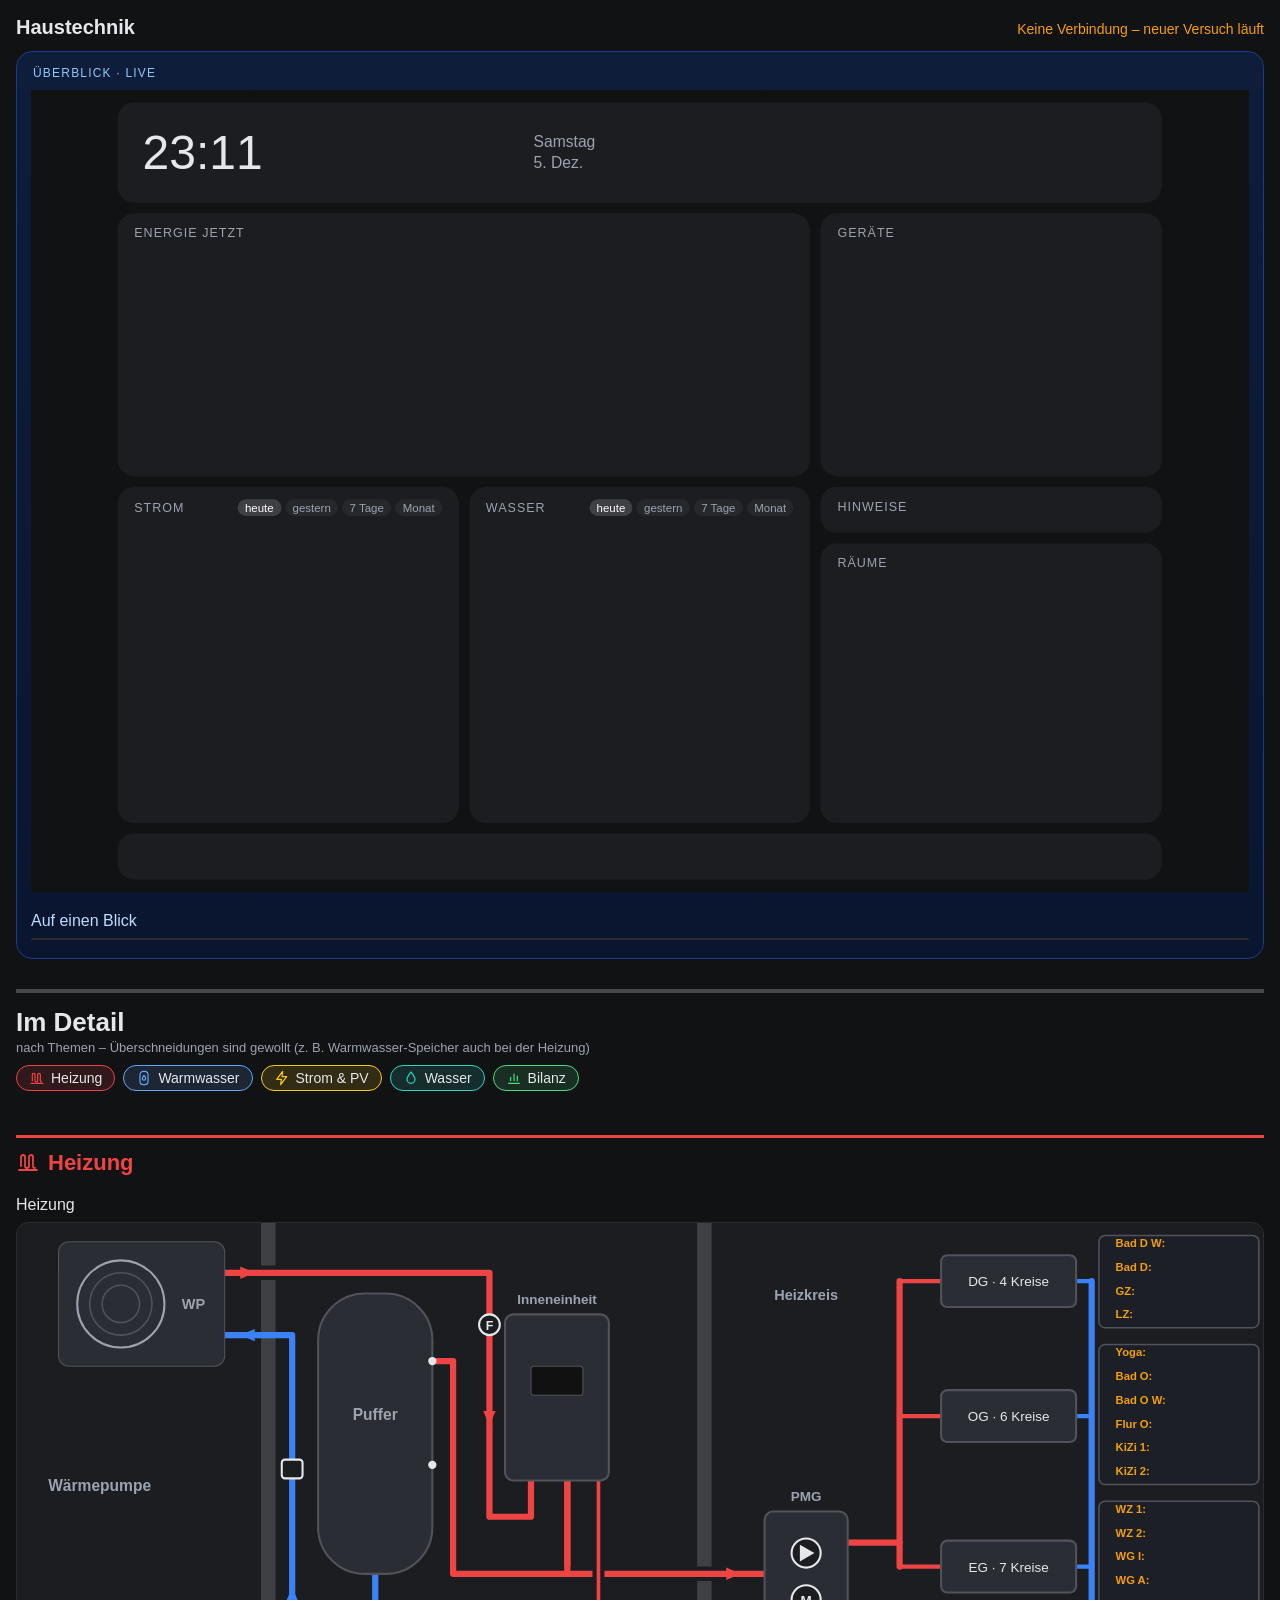
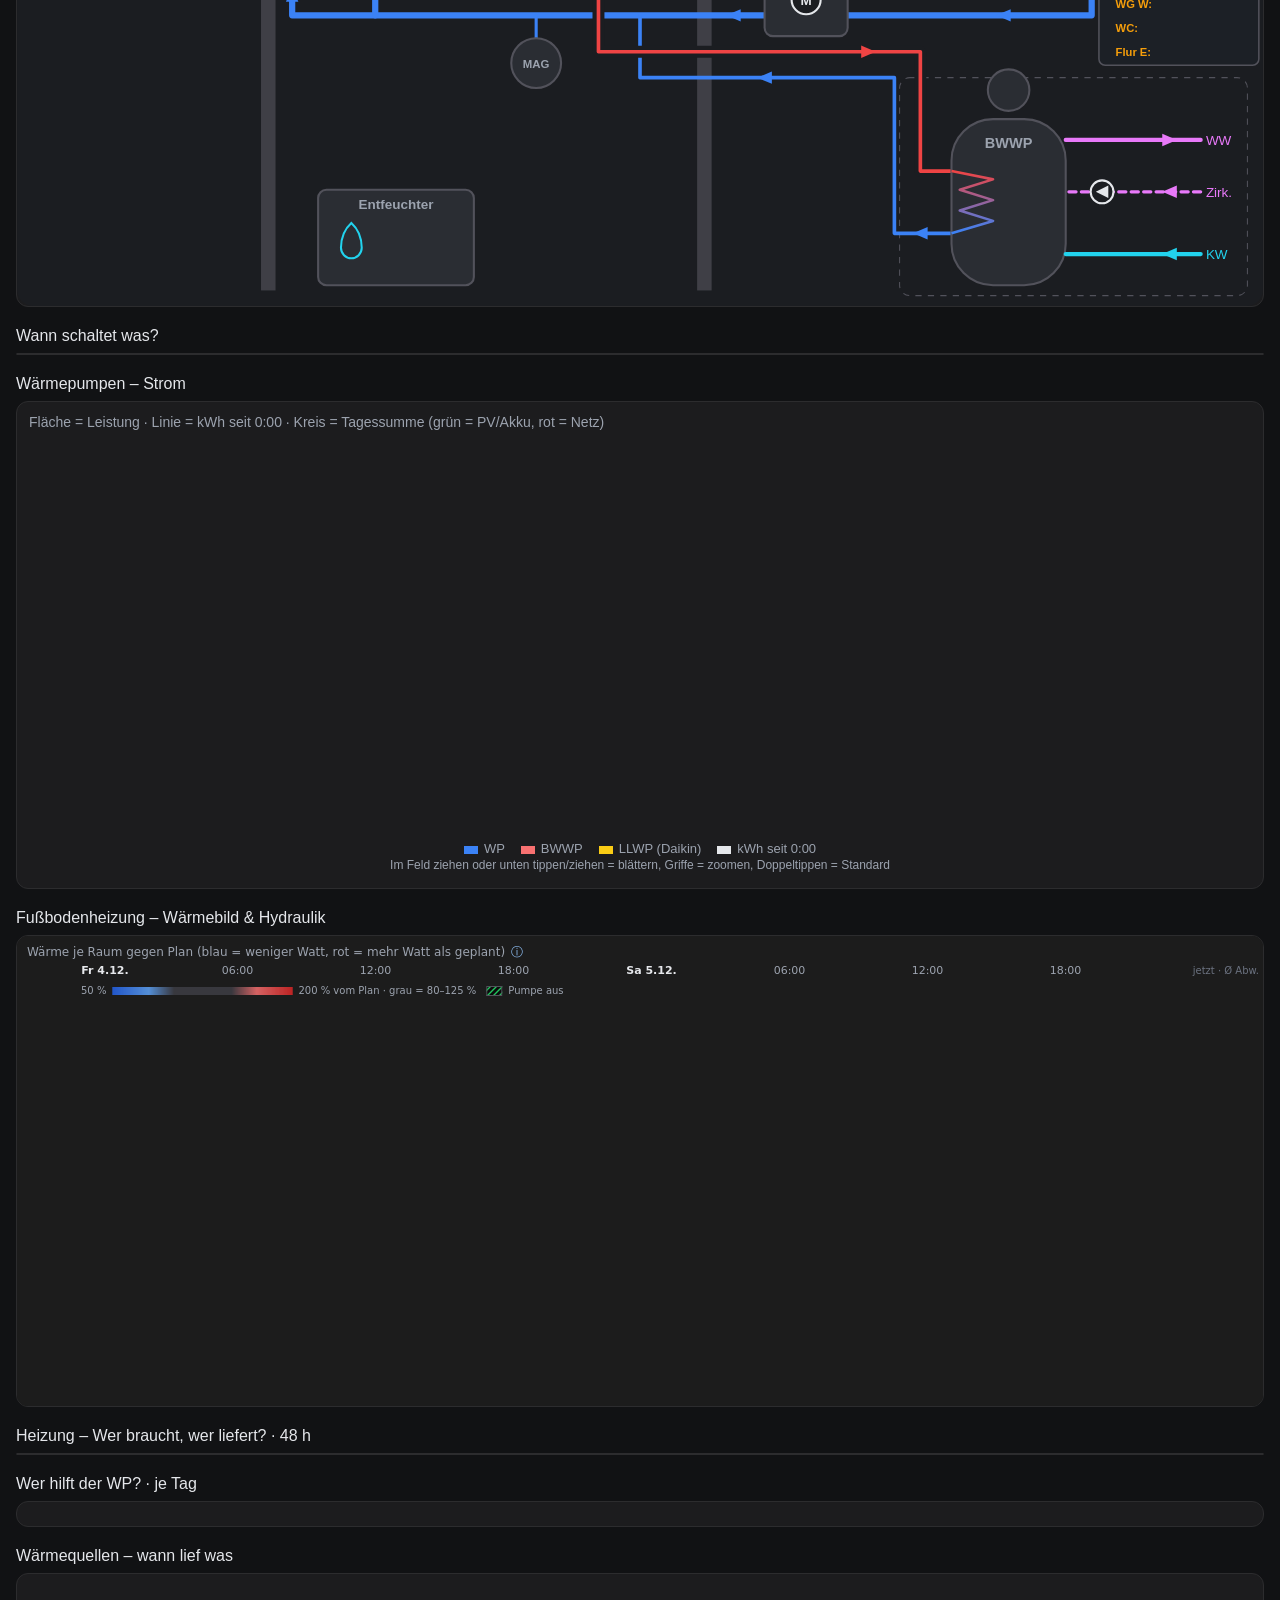
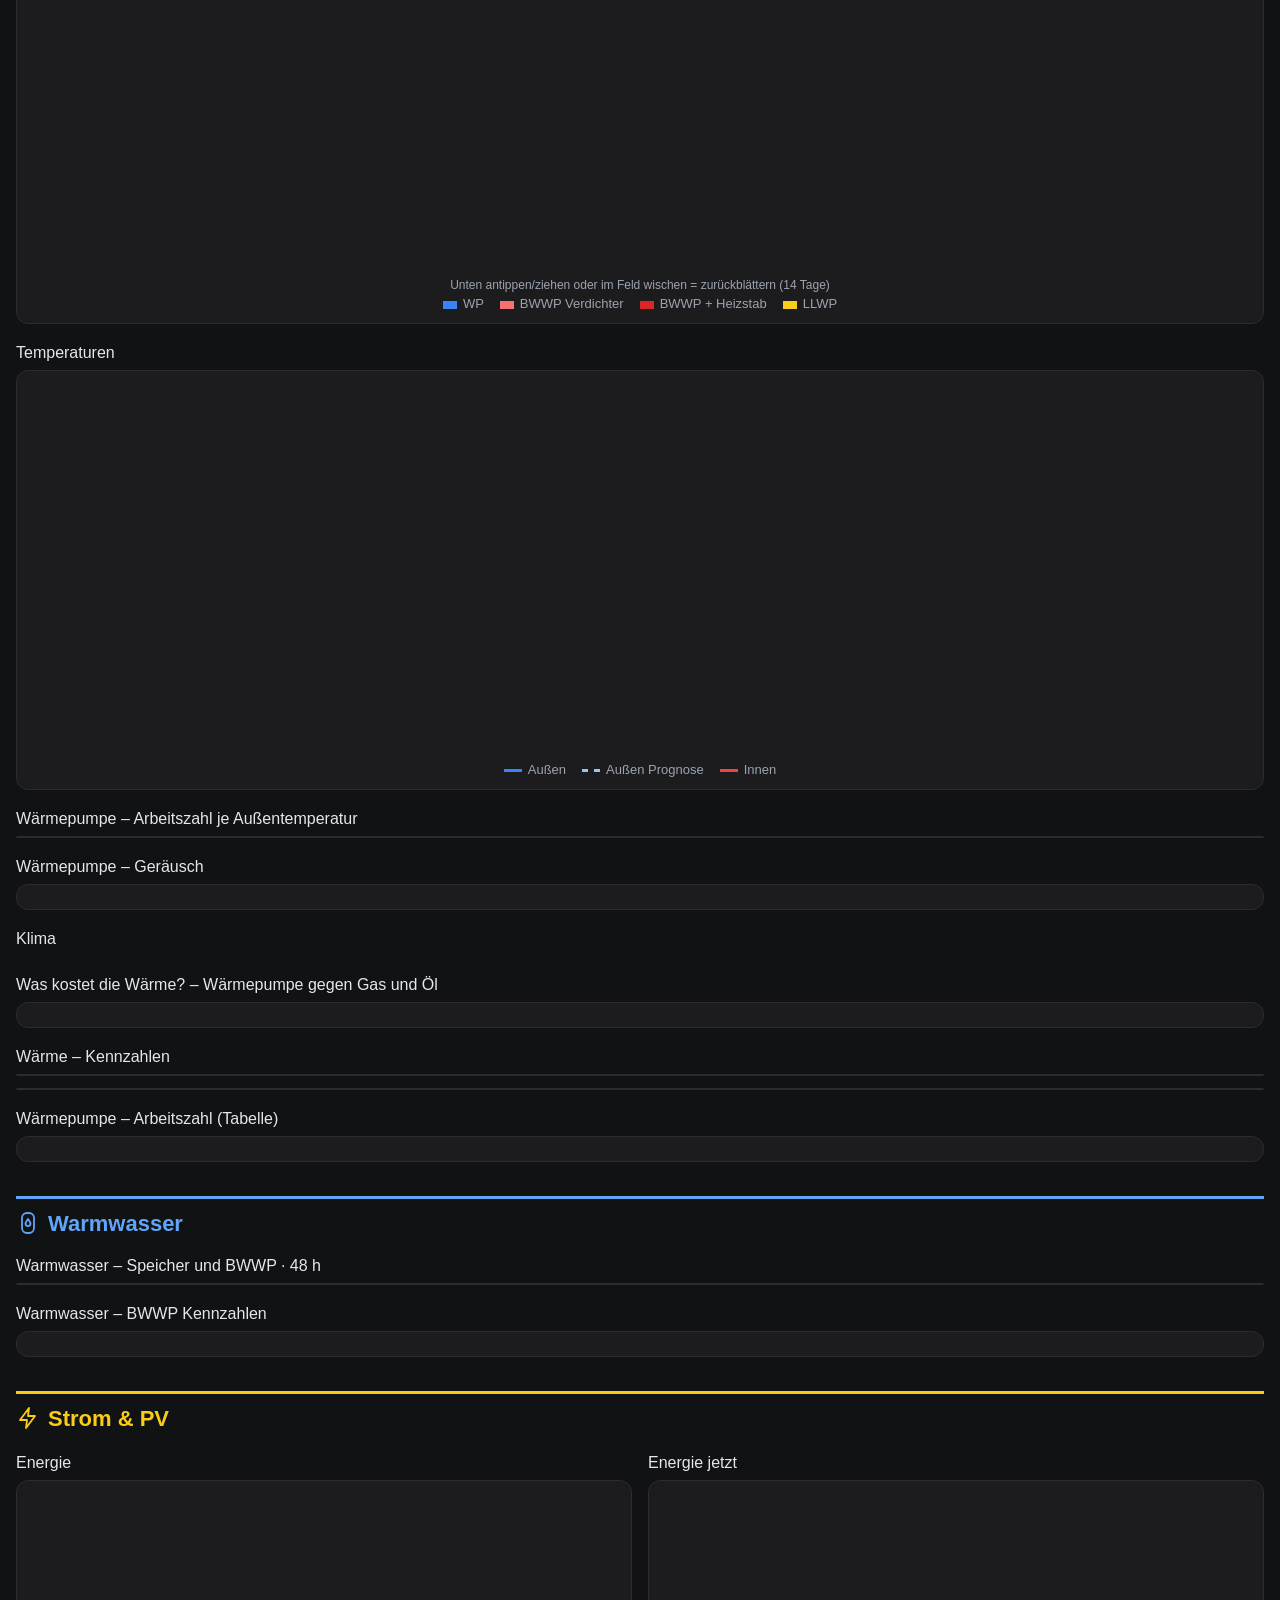
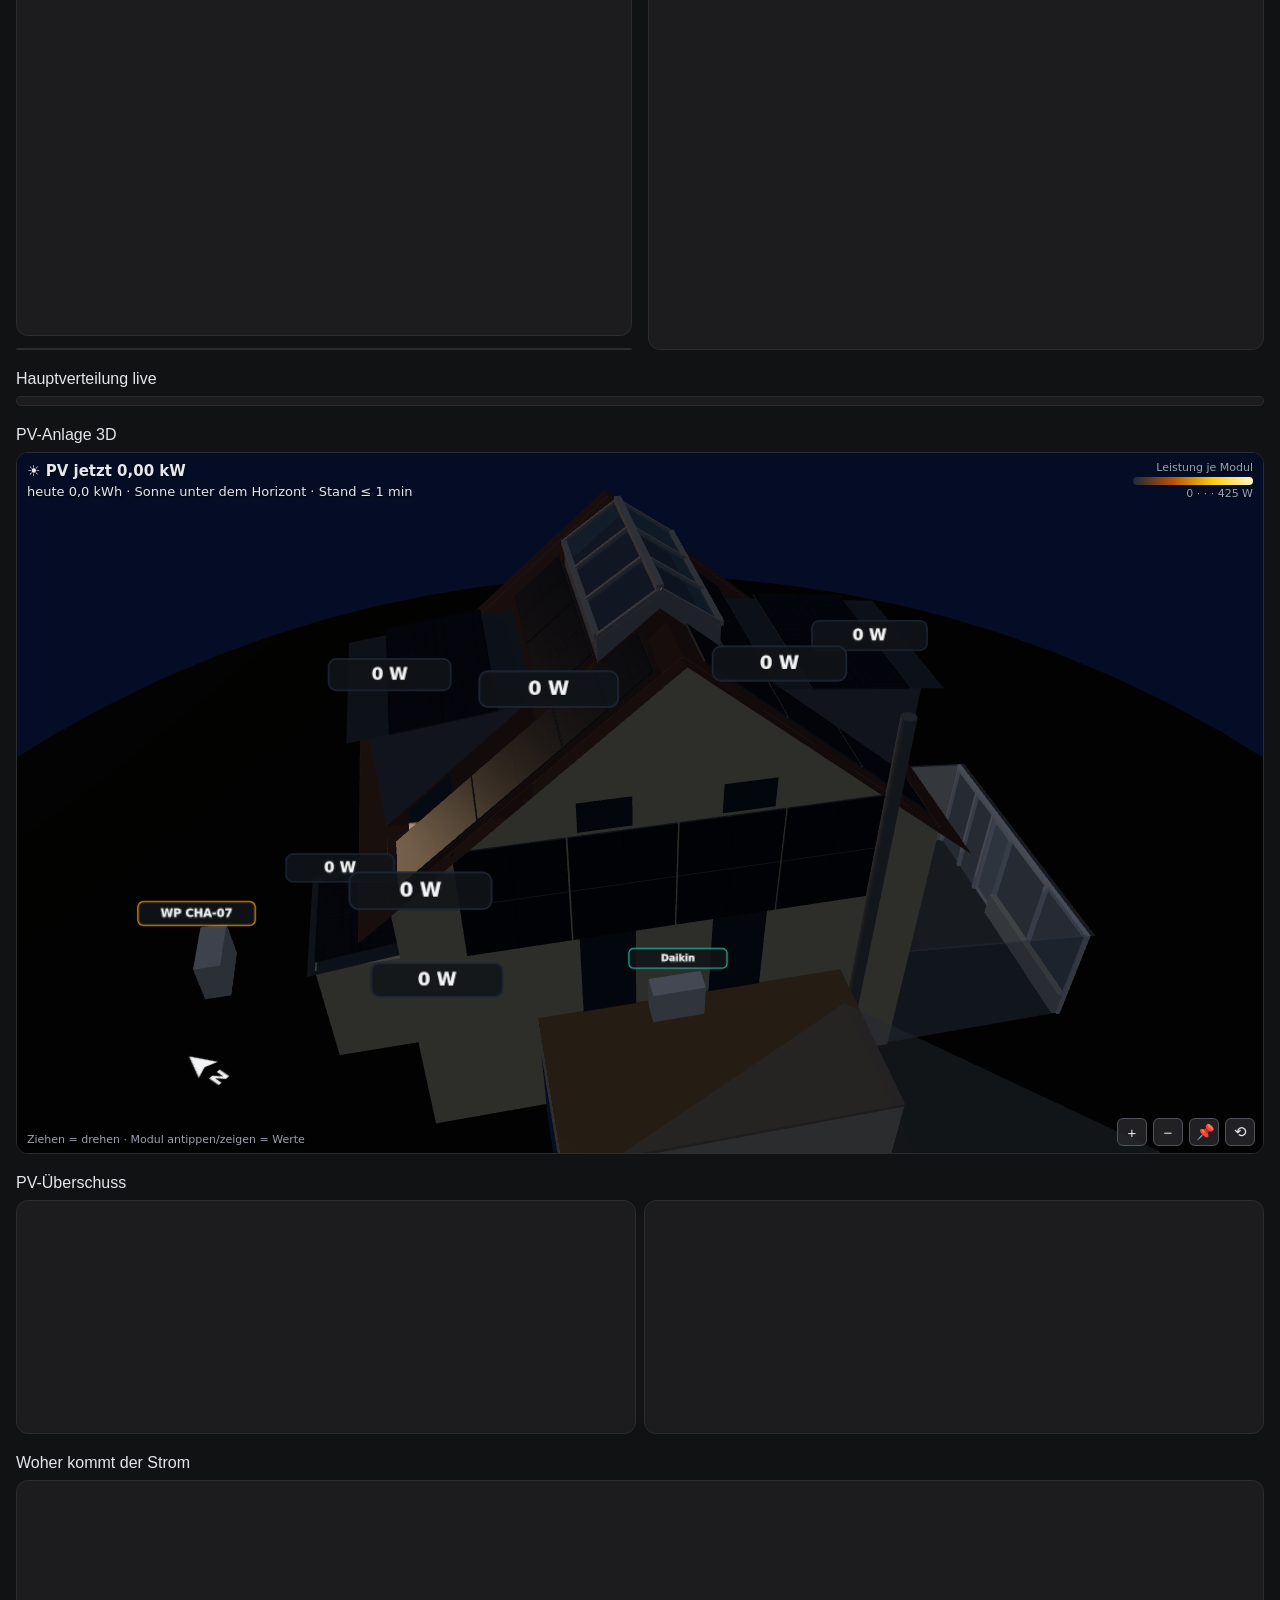
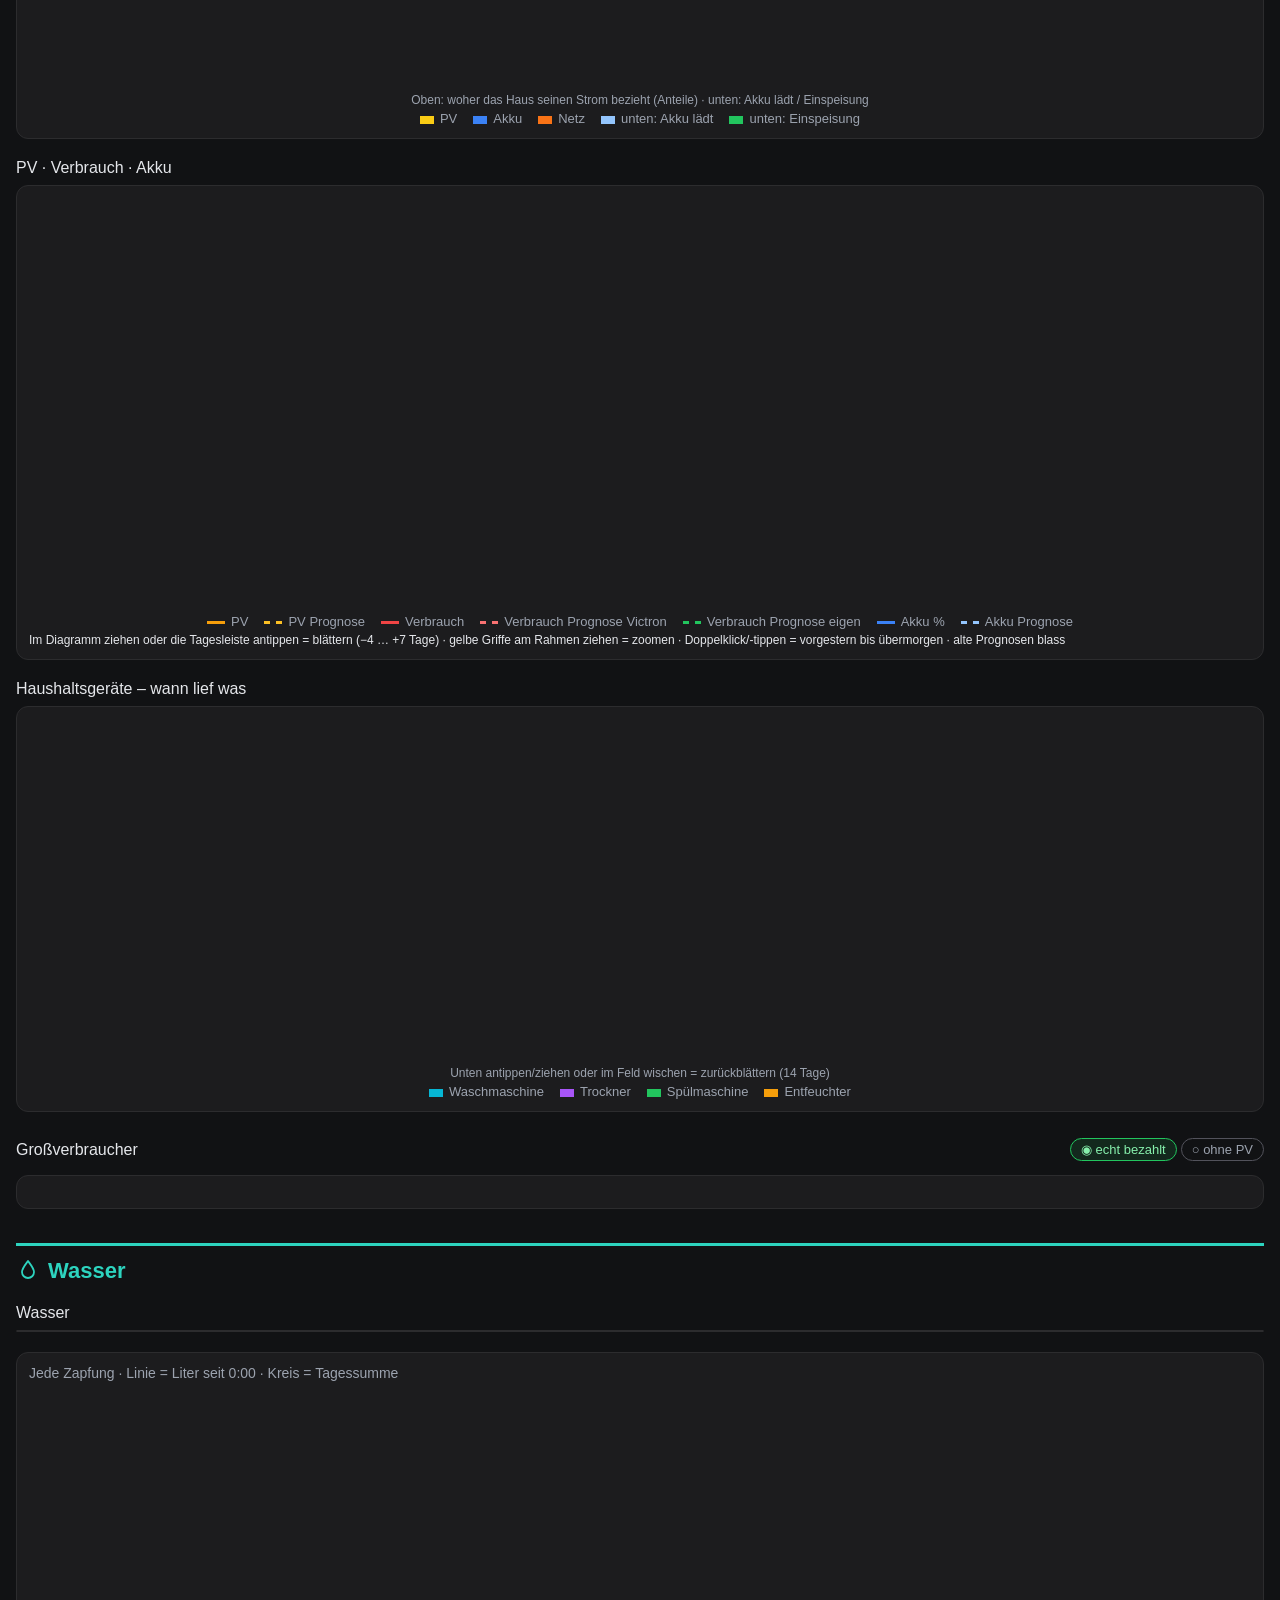
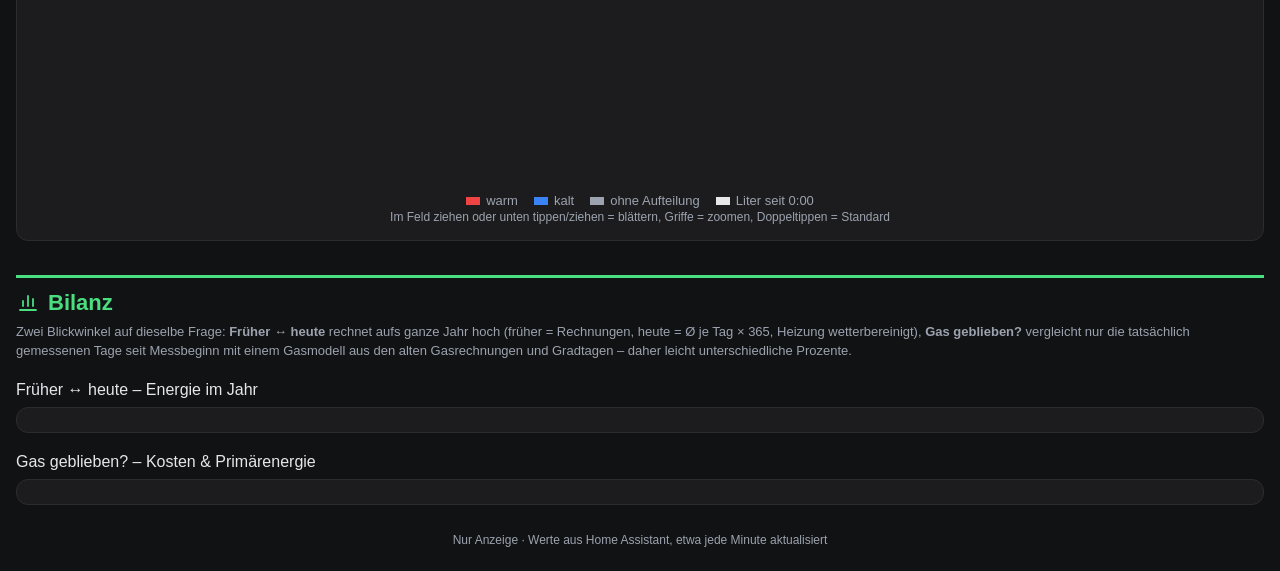
==== index.html @ dae8387c "Anzeige: index.html" ====
<!doctype html>
<html lang="de">
<head>
<meta charset="utf-8">
<meta name="viewport" content="width=device-width, initial-scale=1">
<meta name="robots" content="noindex, nofollow">
<title>Haustechnik</title>
<link rel="stylesheet" href="style.css?v=202611191700">
</head>
<body>
<header>
  <h1>Haustechnik</h1>
  <div id="stand" class="stand">lädt …</div>
</header>
<!-- 13.10.2026: roter Hinweis, wenn data.json älter als 15 min ist (app.js holen) -->
<div id="alt_hinweis" class="alt-hinweis" role="alert" hidden></div>

<main>
  <!-- 22.10.2026 (Nutzer): erster Blick = blaues Band (Küchen-Panel live + „Auf einen Blick“), darunter der zweite Blick nach Kategorien -->
  <div class="ueb-band">
    <div class="ueb-band-titel">Überblick · live</div>

  <!-- 16.10.2026 (Nutzer): Küchen-Ansicht wie im Dashboard (iPad-Startseite), ohne Haustür/Schloss -->
  <section class="kueche-sek">
    <vgs-kueche-card id="kueche" ohne-tuer></vgs-kueche-card>
  </section>

  <!-- 09.10.2026: Tagesbericht-Zeile (Blickfang, Daten d.tb), Antippen → Bild unten -->
  <div id="tb_zeile" class="tbz" hidden></div>


  <!-- 12.11.2026 (Nutzer, Variante A): „Auf einen Blick“ = Startkachel Wärme | Strom (lib/vgs_kennzahlen.js teil start, Daten verlauf.json fw.kpi); Kacheln + Flammen-Liste jetzt im Wärme-Bereich -->
  <section>
    <h2>Auf einen Blick</h2>
    <vgs-kennzahlen-card id="kz_start" class="kz-karte"></vgs-kennzahlen-card>
  </section>
  </div>

  <div class="detail-kopf">
    <div class="detail-titel" role="heading" aria-level="1">Im Detail</div>
    <div class="detail-sub">nach Themen – Überschneidungen sind gewollt (z. B. Warmwasser-Speicher auch bei der Heizung)</div>
  </div>
  <!-- 19.11.2026 (Nutzer): Linien-Icons wie „Wann schaltet was?“ statt Emoji in Sprungleiste + Kategorie-Titeln -->
  <nav class="sprung"><a href="#k_heizung" style="--k:#ef4444"><svg class="ico" viewBox="0 0 24 24" fill="none" stroke-width="1.8" stroke-linecap="round" stroke-linejoin="round" aria-hidden="true"><path d="M3 20h18"/><path d="M5 16V7a2 2 0 0 1 4 0v9a2 2 0 0 0 4 0V7a2 2 0 0 1 4 0v9a2 2 0 0 0 2 2"/></svg>Heizung</a><a href="#k_ww" style="--k:#60a5fa"><svg class="ico" viewBox="0 0 24 24" fill="none" stroke-width="1.8" stroke-linecap="round" stroke-linejoin="round" aria-hidden="true"><rect x="6" y="2" width="12" height="20" rx="5"/><path d="M12 8c1.5 2 2.5 3.2 2.5 4.6a2.5 2.5 0 0 1-5 0c0-1.4 1-2.6 2.5-4.6z"/></svg>Warmwasser</a><a href="#k_strom" style="--k:#facc15"><svg class="ico" viewBox="0 0 24 24" fill="none" stroke-width="1.8" stroke-linecap="round" stroke-linejoin="round" aria-hidden="true"><path d="M13 2 4 14h7l-1 8 9-12h-7z"/></svg>Strom &amp; PV</a><a href="#k_wasser" style="--k:#2dd4bf"><svg class="ico" viewBox="0 0 24 24" fill="none" stroke-width="1.8" stroke-linecap="round" stroke-linejoin="round" aria-hidden="true"><path d="M12 3c3 4 6 7.5 6 11a6 6 0 0 1-12 0c0-3.5 3-7 6-11z"/></svg>Wasser</a><a href="#k_bilanz" style="--k:#4ade80"><svg class="ico" viewBox="0 0 24 24" fill="none" stroke-width="1.8" stroke-linecap="round" stroke-linejoin="round" aria-hidden="true"><path d="M4 20h16"/><path d="M7 16v-5M12 16V6M17 16V9"/></svg>Bilanz</a></nav>

  <div class="kat" id="k_heizung" style="--k:#ef4444">
    <div class="kat-titel" role="heading" aria-level="2"><svg class="ico" viewBox="0 0 24 24" fill="none" stroke-width="1.8" stroke-linecap="round" stroke-linejoin="round" aria-hidden="true"><path d="M3 20h18"/><path d="M5 16V7a2 2 0 0 1 4 0v9a2 2 0 0 0 4 0V7a2 2 0 0 1 4 0v9a2 2 0 0 0 2 2"/></svg>Heizung</div>

  <!-- 13.11.2026 (Nutzer): Reihenfolge wie Reiter Heizung – erst alle Geräte, dann Grafiken WP → LLWP, Zahlen am Ende -->
  <section>
    <h2>Heizung</h2>
    <div class="karte schema-karte">
      <div id="schema" class="schema">
        <img src="img/schema_bg.svg?v=56" alt="Anlagenschema" class="bg">
        <div id="overlays"></div>
        <div id="werte"></div>
      </div>
    </div>
  </section>
  <section>
    <h2>Wann schaltet was?</h2>
    <div class="karte schwellen-karte"><vgs-schwellen-card id="schwellen"></vgs-schwellen-card></div>
  </section>
  <section>
    <h2>Wärmepumpen – Strom</h2>
    <div class="karte"><h3 style="margin:0 0 4px">Fläche = Leistung · Linie = kWh seit 0:00 · Kreis = Tagessumme (grün = PV/Akku, rot = Netz)</h3>
      <svg id="wpf" viewBox="0 0 1000 330" class="zeitleiste" aria-label="Wärmepumpen – Strom, 14 Tage"></svg>
      <div class="prog-legende"><span class="l" style="--c:#3b82f6">WP</span><span class="l" style="--c:#f87171">BWWP</span><span class="l" style="--c:#facc15">LLWP (Daikin)</span><span class="l" style="--c:#e5e7eb">kWh seit 0:00</span></div>
      <div class="zl-hinweis">Im Feld ziehen oder unten tippen/ziehen = blättern, Griffe = zoomen, Doppeltippen = Standard</div></div>
  </section>
  <!-- 22.10.2026 (Nutzer): FBH-Wärmebild & Hydraulik wieder auf der Website (Daten verlauf.json fh); 14.11.2026 nach „Wärmepumpen – Strom“ verschoben -->
  <section>
    <h2>Fußbodenheizung – Wärmebild &amp; Hydraulik</h2>
    <div class="karte" style="padding:0;overflow:hidden"><iframe src="fbh_waermebild.html?v=202611222229" title="Wärmebild Fußbodenheizung" class="fbhbild" loading="lazy"></iframe></div>
  </section>
  <!-- 16.11.2026 (Nutzer): Heizung – Wer braucht, wer liefert? (lib/vgs_heizbedarf.js wie Dashboard, Daten heizung.json) -->
  <section>
    <h2>Heizung – Wer braucht, wer liefert? · 48 h</h2>
    <div class="karte" style="padding:0"><vgs-heizbedarf-card id="hb_karte"></vgs-heizbedarf-card></div>
  </section>
  <!-- 13.11.2026 (Nutzer): „Wer hilft der WP?“ je Tag (verlauf.json wh, app.js zeigeWerHilft) -->
  <section>
    <h2>Wer hilft der WP? · je Tag</h2>
    <div class="karte"><div id="wh_box" class="md-tab"></div></div>
  </section>
  <section>
    <h2>Wärmequellen – wann lief was</h2>
    <div class="karte">
      <svg id="zeitleiste" viewBox="0 0 1000 190" class="zeitleiste" aria-label="Laufzeiten WP, BWWP, LLWP"></svg>
      <svg id="zeitleiste_ueb" viewBox="0 0 1000 42" class="zeitleiste zl-ueb" aria-label="14 Tage – antippen oder ziehen"></svg>
      <div class="zl-hinweis">Unten antippen/ziehen oder im Feld wischen = zurückblättern (14 Tage) <button id="zeitleiste_jetzt" class="zl-jetzt" hidden>↦ Jetzt</button></div>
      <div class="prog-legende"><span class="l" style="--c:#3b82f6">WP</span><span class="l" style="--c:#f87171">BWWP Verdichter</span><span class="l" style="--c:#dc2626">BWWP + Heizstab</span><span class="l" style="--c:#facc15">LLWP</span></div>
    </div>
  </section>
  <section>
    <h2>Temperaturen</h2>
    <div class="karte">
      <svg id="tempkurve" viewBox="0 0 1000 300" class="progkurve" aria-label="Innen- und Außentemperatur mit Vorhersage"></svg>
      <div class="prog-legende"><span class="l au">Außen</span><span class="l aup">Außen Prognose</span><span class="l in">Innen</span></div>
    </div>
  </section>
  <section>
    <h2>Wärmepumpe – Arbeitszahl je Außentemperatur</h2>
    <vgs-kennzahlen-card id="kz_punkte" class="kz-karte"></vgs-kennzahlen-card>
  </section>
  <!-- 23.10.2026 (Nutzer): WP-Geräusch – geschätzter Pegel aus der Verdichterleistung (packages/wp_schall.yaml), Daten data.json + verlauf.json ws -->
  <section>
    <h2>Wärmepumpe – Geräusch</h2>
    <div class="karte"><div id="ws_box" class="md-tab"></div></div>
  </section>
  <section>
    <h2>Klima</h2>
    <div id="klima" class="raster drei"></div>
  </section>
  <!-- 15.11.2026 (Nutzer, Kundenfragen): Wärmekosten heute/gestern/Monat – WP gegen Gas/Öl (lib/vgs_waermekosten.js, Daten verlauf.json wk) -->
  <section>
    <h2>Was kostet die Wärme? – Wärmepumpe gegen Gas und Öl</h2>
    <div class="karte"><vgs-waermekosten-card id="wk_karte"></vgs-waermekosten-card></div>
  </section>
  <section>
    <h2>Wärme – Kennzahlen</h2>
    <vgs-kennzahlen-card id="kz_kacheln" class="kz-karte"></vgs-kennzahlen-card>
    <vgs-kennzahlen-card id="kz_faktor" class="kz-karte"></vgs-kennzahlen-card>
  </section>
  <section>
    <h2>Wärmepumpe – Arbeitszahl (Tabelle)</h2>
    <div class="karte"><div id="az_tab" class="md-tab"></div></div>
  </section>
  </div>
<div class="kat" id="k_ww" style="--k:#60a5fa">
    <div class="kat-titel" role="heading" aria-level="2"><svg class="ico" viewBox="0 0 24 24" fill="none" stroke-width="1.8" stroke-linecap="round" stroke-linejoin="round" aria-hidden="true"><rect x="6" y="2" width="12" height="20" rx="5"/><path d="M12 8c1.5 2 2.5 3.2 2.5 4.6a2.5 2.5 0 0 1-5 0c0-1.4 1-2.6 2.5-4.6z"/></svg>Warmwasser</div>


  <!-- 15.11.2026 (Nutzer): Warmwasser in einer Grafik – Temperaturen + BWWP-Leistung (lib/vgs_bwwp_temp.js wie Dashboard, Daten verlauf.json bw) -->
  <section>
    <h2>Warmwasser – Speicher und BWWP · 48 h</h2>
    <div class="karte" style="padding:0"><vgs-bwwp-temp-card id="bwt_karte"></vgs-bwwp-temp-card></div>
  </section>
  <!-- 22.10.2026 (Nutzer): BWWP-Kennzahlen (web_texte.yaml bwwp_md → verlauf.json fw.bwwp) -->
  <section>
    <h2>Warmwasser – BWWP Kennzahlen</h2>
    <div class="karte"><div id="bwwp_tab" class="md-tab"></div></div>
  </section>
  </div>

  <div class="kat" id="k_strom" style="--k:#facc15">
    <div class="kat-titel" role="heading" aria-level="2"><svg class="ico" viewBox="0 0 24 24" fill="none" stroke-width="1.8" stroke-linecap="round" stroke-linejoin="round" aria-hidden="true"><path d="M13 2 4 14h7l-1 8 9-12h-7z"/></svg>Strom &amp; PV</div>


  <!-- 21.10.2026 (Nutzer): Stromzähler unter den Energiefluss (linke Spalte), beide Spalten schließen unten bündig ab -->
  <div class="zwei buendig">
    <section>
      <h2>Energie</h2>
      <div class="karte wachsen">
        <svg id="fluss" viewBox="0 0 480 345" class="fluss" aria-label="Energiefluss"></svg>
        <div id="verbraucher" class="ausserdem"></div>
      </div>
      <div class="karte" style="padding:0;margin-top:12px"><vgs-zaehler-card id="zaehler_strom"></vgs-zaehler-card></div>
    </section>
    <section>
      <h2>Energie jetzt</h2>
      <!-- 21.10.2026 (Nutzer): „Energie jetzt“ + Last je Phase aus der Küchenkarte (Teil-Modus) statt Phasen-Kacheln -->
      <vgs-kueche-card id="kueche_energie" class="wachsen" teil="energie" ohne-tuer ohne-phasen></vgs-kueche-card>
    </section>
  </div>



  <!-- 01.11.2026 (Nutzer): Hauptverteilung live wie im Dashboard (Übersicht vor PV-Anlage 3D), Daten kueche.json „hv“ (sensor.hv_live) -->
  <section>
    <h2>Hauptverteilung live</h2>
    <div class="karte" style="padding:4px"><vgs-hv-card id="hv"></vgs-hv-card></div>
  </section>

  <section>
    <h2>PV-Anlage 3D</h2>
    <div class="karte" style="padding:0;overflow:hidden"><iframe src="pv3d.html?v=202611271748" title="PV-Anlage 3D" class="pv3d" loading="lazy"></iframe></div>
  </section>


  <section>
    <h2>PV-Überschuss</h2>
    <div class="raster zwei-fest pv-zeile">
      <div class="karte"><svg id="pvtacho" viewBox="0 0 200 130" class="tacho" aria-label="ungenutzter PV-Strom"></svg></div>
      <div class="karte" id="pvtext"></div>
    </div>
  </section>


  <section>
    <h2>Woher kommt der Strom</h2>
    <div class="karte">
      <svg id="herkunft" viewBox="0 0 1000 162" class="zeitleiste" aria-label="Stromherkunft: oben Haus bezieht PV/Akku/Netz, unten Akku lädt/Einspeisung"></svg>
      <div class="zl-hinweis">Oben: woher das Haus seinen Strom bezieht (Anteile) · unten: Akku lädt / Einspeisung</div>
      <div class="prog-legende"><span class="l" style="--c:#facc15">PV</span><span class="l" style="--c:#3b82f6">Akku</span><span class="l" style="--c:#f97316">Netz</span><span class="l" style="--c:#93c5fd">unten: Akku lädt</span><span class="l" style="--c:#22c55e">unten: Einspeisung</span></div>
    </div>
  </section>


  <section>
    <h2>PV · Verbrauch · Akku</h2>
    <div class="karte">
      <div id="progtext" hidden></div>
      <svg id="progkurve" viewBox="0 0 1000 330" class="progkurve" aria-label="PV und Verbrauch: Ist und Prognose"></svg>
      <div class="prog-legende"><span class="l pv">PV</span><span class="l pvp">PV Prognose</span><span class="l vb">Verbrauch</span><span class="l vbp">Verbrauch Prognose Victron</span><span class="l vbe">Verbrauch Prognose eigen</span><span class="l soc">Akku %</span><span class="l socp">Akku Prognose</span></div>
      <div class="grau" style="font-size:12px;margin-top:4px">Im Diagramm ziehen oder die Tagesleiste antippen = blättern (−4 … +7 Tage) · gelbe Griffe am Rahmen ziehen = zoomen · Doppelklick/-tippen = vorgestern bis übermorgen · alte Prognosen blass</div>
    </div>
  </section>


  <section>
    <h2>Haushaltsgeräte – wann lief was</h2>
    <div class="karte">
      <svg id="zeitleiste2" viewBox="0 0 1000 230" class="zeitleiste" aria-label="Laufzeiten Haushaltsgeräte"></svg>
      <svg id="zeitleiste2_ueb" viewBox="0 0 1000 48" class="zeitleiste zl-ueb" aria-label="14 Tage – antippen oder ziehen"></svg>
      <div class="zl-hinweis">Unten antippen/ziehen oder im Feld wischen = zurückblättern (14 Tage) <button id="zeitleiste2_jetzt" class="zl-jetzt" hidden>↦ Jetzt</button></div>
      <div class="prog-legende"><span class="l" style="--c:#06b6d4">Waschmaschine</span><span class="l" style="--c:#a855f7">Trockner</span><span class="l" style="--c:#22c55e">Spülmaschine</span><span class="l" style="--c:#f59e0b">Entfeuchter</span></div>
    </div>
  </section>
  <!-- 22.10.2026 (Nutzer): „Wann starten?“ entfernt – steht schon im Küchen-Panel oben (Geräte-Ampel); lib/vgs_wann.js bleibt geladen -->


  <section>
    <h2 class="gv-kopf">Großverbraucher <span class="gv-um" id="gv_um"><button data-m="echt" class="an">echt bezahlt</button><button data-m="ohne">ohne PV</button></span></h2>
    <div class="karte gross-karte"><div class="scroll"><table class="tab gross" id="gross"></table></div>
      <div class="fuss" id="gross_fuss"></div></div>
  </section>
  </div>

  <div class="kat" id="k_wasser" style="--k:#2dd4bf">
    <div class="kat-titel" role="heading" aria-level="2"><svg class="ico" viewBox="0 0 24 24" fill="none" stroke-width="1.8" stroke-linecap="round" stroke-linejoin="round" aria-hidden="true"><path d="M12 3c3 4 6 7.5 6 11a6 6 0 0 1-12 0c0-3.5 3-7 6-11z"/></svg>Wasser</div>


  <section>
    <h2>Wasser</h2>
    <div class="karte" style="padding:0;margin-bottom:10px"><vgs-zaehler-card id="zaehler_wasser"></vgs-zaehler-card></div>
    <div id="wasser" class="raster drei-fest"></div>
    <div class="karte" style="margin-top:10px"><h3 style="margin:0 0 4px">Jede Zapfung · Linie = Liter seit 0:00 · Kreis = Tagessumme</h3>
      <svg id="wf" viewBox="0 0 1000 330" class="zeitleiste" aria-label="Wasser – jede Zapfung, 14 Tage"></svg>
      <div class="prog-legende"><span class="l" style="--c:#ef4444">warm</span><span class="l" style="--c:#3b82f6">kalt</span><span class="l" style="--c:#9ca3af">ohne Aufteilung</span><span class="l" style="--c:#e5e7eb">Liter seit 0:00</span></div>
      <div class="zl-hinweis">Im Feld ziehen oder unten tippen/ziehen = blättern, Griffe = zoomen, Doppeltippen = Standard</div></div>
  </section>
  </div>

  <div class="kat" id="k_bilanz" style="--k:#4ade80">
    <div class="kat-titel" role="heading" aria-level="2"><svg class="ico" viewBox="0 0 24 24" fill="none" stroke-width="1.8" stroke-linecap="round" stroke-linejoin="round" aria-hidden="true"><path d="M4 20h16"/><path d="M7 16v-5M12 16V6M17 16V9"/></svg>Bilanz</div>
  <div class="kat-hinweis">Zwei Blickwinkel auf dieselbe Frage: <b>Früher ↔ heute</b> rechnet aufs ganze Jahr hoch (früher = Rechnungen, heute = Ø je Tag × 365, Heizung wetterbereinigt), <b>Gas geblieben?</b> vergleicht nur die tatsächlich gemessenen Tage seit Messbeginn mit einem Gasmodell aus den alten Gasrechnungen und Gradtagen – daher leicht unterschiedliche Prozente.</div>


  <!-- 22.10.2026 (Nutzer): Früher ↔ heute wie Reiter Wärme – Torten (lib/vgs_ring.js) + Tabelle aus HA (verlauf.json fv) -->
  <section>
    <h2>Früher ↔ heute – Energie im Jahr</h2>
    <div class="karte"><div class="ringe"><vgs-ring-card id="ring_frueher"></vgs-ring-card><vgs-ring-card id="ring_heute"></vgs-ring-card></div>
      <div id="frueher_tab" class="md-tab"></div></div>
  </section>


  <!-- 22.10.2026 (Nutzer): Gasvergleich + Heiz-AZ (Tabellen fertig aus HA, web_texte.yaml → verlauf.json fw) -->
  <section>
    <h2>Gas geblieben? – Kosten &amp; Primärenergie</h2>
    <div class="karte"><div id="gas_tab" class="md-tab"></div></div>
  </section>


  <section id="tb_sek" hidden>
    <h2>Tagesbericht</h2>
    <div class="karte" style="padding:0;overflow:hidden"><img id="tb_bild" alt="Tagesbericht" style="display:block;width:100%;max-width:600px;margin:0 auto" loading="lazy"></div>
  </section>
  </div>

</main>

<footer>Nur Anzeige · Werte aus Home Assistant, etwa jede Minute aktualisiert</footer>
<script src="lib/vgs_bwwp_temp.js?v=202611280052"></script>
<script src="lib/vgs_heizbedarf.js?v=202611280052"></script>
<script src="lib/vgs_waermekosten.js?v=202611151514"></script>
<script src="lib/vgs_schwellen.js?v=202611242026"></script>
<script src="lib/vgs_wann.js?v=202611011239"></script>
<script src="lib/vgs_zaehler.js?v=202610061700"></script>
<script src="lib/vgs_kennzahlen.js?v=202611171542"></script>
<script src="lib/vgs_ring.js?v=202610221238"></script>
<script src="lib/vgs_kueche.js?v=202611241910"></script>
<script src="lib/vgs_hv.js?v=202611061730"></script>
<script src="app.js?v=202611280059"></script>
</body>
</html>
---- style.css ----
:root {
  --bg: #111214;
  --karte: #1c1c1e;
  --rand: #2c2c2e;
  --text: #e5e7eb;
  --leise: #9ca3af;
  --vl: #ef4444;
  --rl: #3b82f6;
  --gruen: #22c55e;
  --orange: #f59e0b;
  --blau: #38bdf8;
}
* { box-sizing: border-box; }
[hidden] { display: none !important; }
html, body { margin: 0; background: var(--bg); color: var(--text);
  font-family: -apple-system, "Segoe UI", Roboto, sans-serif; }
header { display: flex; align-items: baseline; justify-content: space-between; gap: 12px;
  max-width: 1400px; margin: 0 auto; padding: 16px 16px 4px; }
h1 { font-size: 20px; margin: 0; font-weight: 600; }
.stand { color: var(--leise); font-size: 14px; }
.stand.alt { color: var(--orange); }
/* 13.10.2026: Lieferung aus dem Haus hängt – bleibt beim Scrollen oben stehen */
.alt-hinweis { position: sticky; top: 0; z-index: 50; background: #b91c1c; color: #fff; font-size: 15px; font-weight: 500;
  line-height: 1.35; padding: 10px 16px; text-align: center; }
.alt-hinweis[hidden] { display: none; }
main { max-width: 1400px; margin: 0 auto; padding: 0 16px 16px; }
h2 { font-size: 16px; font-weight: 500; margin: 20px 0 8px; }
h3 { font-size: 14px; font-weight: 500; color: var(--leise); margin: 14px 0 6px; }
.karte { background: var(--karte); border: 1px solid var(--rand); border-radius: 12px; padding: 12px; }
footer { color: var(--leise); font-size: 12px; text-align: center; padding: 12px 16px 24px; }

/* Schema: Werte in % über dem Bild, Schrift wächst mit der Kartenbreite */
.schema-karte { padding: 0; overflow: hidden; }
.schema { position: relative; container-type: inline-size; }
.schema img { display: block; width: 100%; height: auto; }
.schema #overlays img { position: absolute; inset: 0; pointer-events: none; }
.wert { position: absolute; font-weight: 600; white-space: nowrap; font-size: 1.3333cqw; line-height: 1; }
.wert.start { transform: translate(0, -75%); }
.wert.middle { transform: translate(-50%, -75%); }
.wert.end { transform: translate(-100%, -75%); }
.wert.r80 { transform: translate(-100%, -80%); }   /* 06.11.2026 Schema D2: Wert rechtsbündig, Grundlinie = top */
.wert.l80 { transform: translate(0, -80%); }

.raster { display: grid; gap: 8px; }
.drei { grid-template-columns: repeat(3, minmax(0, 1fr)); }
.vier { grid-template-columns: repeat(4, minmax(0, 1fr)); }
.drei-fest { grid-template-columns: repeat(3, 1fr); }
.zwei-fest { grid-template-columns: repeat(2, 1fr); }
.zwei { display: grid; grid-template-columns: 1fr 1fr; gap: 16px; }
.buendig > section { display: flex; flex-direction: column; }
.buendig .wachsen { flex: 1; display: flex; flex-direction: column; justify-content: center; }

.kachel { background: var(--karte); border: 1px solid var(--rand); border-radius: 12px; padding: 10px 12px; }
.kachel .name { font-weight: 600; font-size: 14px; }
.kachel .zahl { font-size: 13px; color: var(--leise); margin-top: 2px; }
.phase { text-align: center; }
.phase .name { color: var(--leise); font-size: 13px; }
.phase .zahl { font-size: 15px; margin-top: 4px; }

/* Klima */
.klima { text-align: center; padding: 14px 10px; }
.klima .modus { font-size: 13px; margin-top: 2px; color: var(--leise); }
.klima .temp { font-size: 34px; font-weight: 300; margin: 6px 0 2px; }
.klima .sub { font-size: 12px; color: var(--leise); }
.klima.heat { border-color: var(--orange); } .klima.heat .modus { color: var(--orange); }
.klima.cool { border-color: var(--blau); } .klima.cool .modus { color: var(--blau); }
.klima.an { border-color: var(--gruen); } .klima.an .modus { color: var(--gruen); }

/* Energiefluss */
.fluss { width: 100%; height: auto; display: block; }
.fluss .knoten circle { fill: var(--karte); stroke-width: 3; }
.fluss text { fill: var(--text); font-size: 12px; text-anchor: middle; }
.fluss .klein { fill: var(--leise); font-size: 11px; }
.fluss .zahl { font-size: 10.5px; }
.fluss .info { fill: var(--text); font-size: 10px; }
.fluss .haus { font-size: 14px; font-weight: 600; }
.fluss .hausglow { fill: var(--karte); stroke-width: 4; }
.fluss .ring { fill: none; stroke-width: 4; }
.ausserdem { margin-top: 6px; text-align: center; font-size: 12.5px; line-height: 1.4; color: var(--leise); white-space: pre-wrap; }
.fluss .linie { fill: none; stroke-width: 1.5; opacity: .35; }
.fluss .punkt { fill: none; stroke-width: 4; stroke-linecap: round; stroke-dasharray: 0.1 26;
  animation: lauf linear infinite; }
@keyframes lauf { from { stroke-dashoffset: 26.1; } to { stroke-dashoffset: 0; } }
.chips { display: flex; flex-wrap: wrap; gap: 6px; margin-top: 8px; justify-content: center; }
.chip { border: 1px solid var(--rand); border-radius: 999px; padding: 3px 10px; font-size: 12px; }
.chip.aus { color: var(--leise); opacity: .6; }

/* Batterie */
.tacho { width: 100%; max-width: 320px; display: block; margin: 0 auto; }
.streifen { position: relative; margin-top: 8px; padding: 0; }
.streifen img { display: block; width: 100%; height: auto; }
.streifen img:not(.bg) { position: absolute; inset: 0; }
.batt-w { position: absolute; left: 50%; top: 50%; transform: translate(-50%, -50%);
  font-weight: 600; font-size: 14px; }

@media (max-width: 767px) {
  .zwei { grid-template-columns: 1fr; gap: 0; }
  .vier { grid-template-columns: repeat(2, minmax(0, 1fr)); }
  .klima .temp { font-size: 26px; }
}

/* Hinweis PV-Überschuss */
.sonne { background: #3a2f0b; border: 1px solid var(--orange); color: #fde68a; border-radius: 12px;
  padding: 10px 14px; margin-top: 12px; font-size: 15px; }

/* Tabellen Großverbraucher / PV */
.tab { width: 100%; border-collapse: collapse; font-size: 14px; }
.tab th, .tab td { padding: 6px 6px; border-bottom: 1px solid var(--rand); }
.tab th { color: var(--leise); font-weight: 500; text-align: right; }
.tab th:first-child, .tab td:first-child { text-align: left; }
.tab td { text-align: right; white-space: nowrap; }
.tab td:first-child { white-space: normal; }
.tab tr.summe td { font-weight: 600; border-bottom: none; }
.tab .klein { color: var(--leise); font-size: 11px; }
.fuss { color: var(--leise); font-size: 12px; margin-top: 8px; }
.grundlast { background: rgba(127,127,127,0.12); border-left: 3px solid #6b7280; border-radius: 4px; padding: 6px 10px; margin-bottom: 8px; font-size: 13px; }   /* 19.10.2026 */

/* Wärmepumpen – Strom pro Tag (26.09.2026) */
.tage { width: 100%; display: block; }
.tage text { font-family: inherit; }
.legende { display: flex; flex-wrap: wrap; gap: 6px 14px; justify-content: center; font-size: 12px; color: #9ca3af; margin-top: 4px; }
.legende i { display: inline-block; width: 10px; height: 10px; border-radius: 50%; margin-right: 5px; vertical-align: -1px; }
.donut-karte { display: flex; align-items: center; justify-content: center; gap: 24px; flex-wrap: wrap; margin-top: 8px; }
.donut { width: 220px; max-width: 60vw; }
.donut-text { font-size: 14px; line-height: 1.7; }
.donut-text b { font-size: 16px; }
.pv-zeile .karte { display: flex; flex-direction: column; justify-content: center; }
#pvtext h3 { margin: 0 0 6px; font-size: 20px; }
#pvtext .grau { color: #9ca3af; font-size: 14px; }
@media (max-width: 767px) { .pv-zeile { grid-template-columns: 1fr; } }

.wert.rl { font-size: 0.9cqw; }   /* RL je Kreis: 13 wie die Verteiler-Beschriftung */

/* PV-Prognose (27.09.2026) */
.progkurve { width: 100%; height: auto; display: block; margin-top: 8px; }
.prog-legende { display: flex; flex-wrap: wrap; gap: 6px 16px; justify-content: center; font-size: 13px; color: var(--leise); margin-top: 4px; }
.prog-legende .l::before { content: ""; display: inline-block; width: 18px; height: 0; vertical-align: middle; margin-right: 6px; border-top: 3px solid; }
.prog-legende .pv::before { border-color: #f59e0b; } .prog-legende .pvp::before { border-color: #fbbf24; border-top-style: dashed; }
.prog-legende .vb::before { border-color: #ef4444; } .prog-legende .vbp::before { border-color: #f87171; border-top-style: dashed; } .prog-legende .vbe::before { border-color: #22c55e; border-top-style: dashed; }
.prog-legende .soc::before { border-color: #3b82f6; }
#progtext .tab td:first-child, #progtext .tab th:first-child { text-align: left; }
#progtext .tab td { text-align: right; }
#progtext .hinweis { margin: 8px 0 0; font-size: 14px; }
.prog-legende .au::before { border-color: #3b82f6; } .prog-legende .aup::before { border-color: #93c5fd; border-top-style: dashed; }
.prog-legende .in::before { border-color: #ef4444; }

/* BWWP-Unterzeilen Verdichter/Heizstab (28.09.2026) */
tr.teil td { color: #9ca3af; font-size: 0.92em; }
tr.teil.hz-an td { color: #facc15; }

/* Großverbraucher gegliedert (29.09.2026) */
.gross td .eur { display: block; font-size: 10.5px; color: var(--leise); font-weight: 400; }
.gross tr.gl td { background: rgba(148,163,184,0.20); }   /* Grundlast-Anteile (19.10.2026) */
.gross tr.gruppe td { background: rgba(59,130,246,0.16); border-top: 3px solid rgba(96,165,250,0.7); font-weight: 600; }
.gross tr.pvabzug td { background: rgba(34,197,94,0.16); border-top: 3px solid rgba(34,197,94,0.8); color: #86efac; font-weight: 600; }
.gross tr.haus td { background: rgba(250,204,21,0.14); border-top: 3px solid rgba(250,204,21,0.8); font-weight: 600; }
.gross tr.victron td { background: rgba(148,163,184,0.12); color: #cbd5e1; font-weight: 600; }   /* 09.10.2026 */
.gross tr.teil td { color: #9ca3af; font-size: 0.92em; }
.gross tr.teil.hz td:first-child { color: #facc15; }
.gross tr.teil.hz.an td { color: #facc15; }
/* Handy: eigener Scrollbereich, Kopfzeile + Namensspalte fest (29.09.2026) */
@media (max-width: 700px) {
  .gross-karte .scroll { max-height: 72vh; overflow: auto; -webkit-overflow-scrolling: touch; }
  .gross { width: max-content; min-width: 100%; font-size: 12.5px; border-collapse: separate; border-spacing: 0; }
  .gross th, .gross td { padding: 5px 6px; }
  .gross th { position: sticky; top: 0; z-index: 3; background: var(--karte); box-shadow: 0 2px 0 rgba(255,255,255,0.2); }
  .gross td:first-child, .gross th:first-child { position: sticky; left: 0; z-index: 2; background: var(--karte); max-width: 130px; white-space: normal; box-shadow: 2px 0 0 rgba(255,255,255,0.15); }
  .gross th:first-child { z-index: 4; }
  .gross tr.gruppe td:first-child { background: #1e2a3f; } .gross tr.pvabzug td:first-child { background: #1a3325; } .gross tr.haus td:first-child { background: #34301a; } .gross tr.victron td:first-child { background: #2a2e34; }
  .gross td .eur { font-size: 10px; }
}
.zeitleiste { width: 100%; display: block; }
.prog-legende .l[style]::before { border-color: var(--c); border-top-width: 8px; width: 14px; }

#wann td:nth-child(2) { text-align: left; white-space: normal; }
#wann .grau, #wann_kurz .grau { color: var(--leise); }

/* Zeitleisten verschieben (29.09.2026) */
.zl-ueb { margin-top: 6px; cursor: grab; touch-action: none; }
.zl-hinweis { font-size: 12px; color: var(--leise); text-align: center; margin: 2px 0 4px; }
.zl-jetzt { margin-left: 8px; background: #3f3f46; color: #e5e7eb; border: 1px solid #52525b; border-radius: 6px; padding: 2px 8px; font-size: 12px; cursor: pointer; }
.prog-legende .socp::before { border-color: #93c5fd; border-top-style: dashed; }

/* „Wann starten?“ Kurzansicht (29.09.2026) */
.wann-kurz { line-height: 1.9; margin-bottom: 6px; }
.wann-kurz .fenster { margin-bottom: 6px; }
.wann-det summary { color: #9ca3af; cursor: pointer; margin: 4px 0 6px; }

/* PV-Anlage 3D (30.09.2026) */
.pv3d { display: block; width: 100%; aspect-ratio: 16 / 9; border: 0; }
@media (max-width: 700px) { .pv3d { aspect-ratio: 4 / 5; } }

/* Mouse-over (30.09.2026): sofort sichtbar, am iPhone per Antippen */
#tip { position: fixed; display: none; pointer-events: none; z-index: 50; background: rgba(24, 24, 27, .97); color: #e5e7eb;
  border: 1px solid #52525b; border-radius: 8px; padding: 6px 9px; font-size: 12.5px; line-height: 1.45; max-width: min(380px, 92vw);
  box-shadow: 0 4px 14px rgba(0, 0, 0, .45); }
/* Schaltkriterien-Zonen im Schema (30.09.2026) */
.sk-zone { position: absolute; cursor: help; z-index: 3; }
.prog-legende .oat::before { border-color: #22d3ee; border-top-width: 2px; }

/* Großverbraucher: Umschalter + Bilanz (01.10.2026) */
.gv-kopf { display: flex; align-items: center; justify-content: space-between; gap: 10px; flex-wrap: wrap; position: sticky; top: 0; z-index: 6; background: var(--bg); padding: 6px 0; }
.gv-um { display: inline-flex; gap: 4px; font-size: 13px; font-weight: 400; }
.gv-um button { background: transparent; color: var(--leise); border: 1px solid #52525b; border-radius: 999px; padding: 3px 10px; font: inherit; cursor: pointer; }
.gv-um button::before { content: "○ "; }
.gv-um button.an { color: #86efac; border-color: #22c55e; background: rgba(34,197,94,0.12); }
.gv-um button.an::before { content: "◉ "; }
.gross { font-variant-numeric: tabular-nums; }
.gross tr.netz td { background: rgba(249,115,22,0.18); border-top: 3px double rgba(249,115,22,0.9); color: #fdba74; font-weight: 600; }
.gross tr.pvabzug td { border-top: none; }
@media (min-width: 701px) { .gross { table-layout: fixed; } .gross th:first-child { width: 34%; } }
@media (max-width: 700px) { .gross tr.netz td:first-child { background: #3a2716; } }

/* Wärmebild FBH + Kurzfazit (03.10.2026) */
.fbhbild { display: block; width: 100%; height: 470px; border: 0; }
@media (max-width: 700px) { .fbhbild { height: 500px; } }
.fbh-fazit { margin-top: 10px; line-height: 1.5; font-size: .95em; }
.fbh-fazit p { margin: .3em 0; } .fbh-fazit small { color: var(--grau, #9ca3af); }

/* Torte unter den Fenster-Grafiken (03.10.2026) */
.fw-torte { display: flex; flex-wrap: wrap; gap: 6px 18px; align-items: center; justify-content: center; padding: 8px 4px 4px; margin-top: 6px; border-top: 1px solid rgba(128,128,128,.2); }
.fw-knoepfe { width: 100%; display: flex; flex-wrap: wrap; gap: 6px; justify-content: center; align-items: center; }
.fw-knoepfe button { font: inherit; font-size: 12px; padding: 3px 10px; border-radius: 12px; border: 1px solid #52525b; background: transparent; color: #d4d4d8; cursor: pointer; }
.fw-knoepfe button.an { background: #e5e7eb; color: #18181b; }
.fw-zeit { font-size: 12px; color: var(--leise, #9ca3af); margin-left: 6px; }
.fw-tsvg { width: 200px; max-width: 52vw; height: auto; flex: none; }
.fw-liste { min-width: 200px; max-width: 340px; flex: 1; }
.fw-rname { margin: 8px 0 2px; color: #9ca3af; font-size: 11px; } .fw-rname:first-child { margin-top: 0; }
.fw-zeile { display: flex; gap: 6px; align-items: center; font-size: 12.5px; line-height: 1.6; }
.fw-zeile i { width: 10px; height: 10px; border-radius: 50%; flex: none; } .fw-zeile span { flex: 1; } .fw-zeile em { font-style: normal; color: #9ca3af; width: 40px; text-align: right; }
.fw-knoepfe .fw-det { border-style: dashed; margin-left: 6px; } .fw-knoepfe .fw-det[hidden] { display: none; } .fw-tsvg { cursor: pointer; }
.fw-hinweis { margin-top: 6px; color: #9ca3af; font-size: 11px; }

/* „Als Nächstes“ (06.10.2026): dieselbe Karte wie im Dashboard (lib/vgs_schwellen.js), HA-Farbvariablen auf die Seitenfarben */
.schwellen-karte { padding: 0; overflow: hidden; }
vgs-schwellen-card { display: block; --primary-text-color: var(--text); --secondary-text-color: var(--leise);
  --divider-color: var(--rand); --card-background-color: var(--karte); }

/* Tagesbericht-Zeile oben (09.10.2026) */
.tbz{display:flex;flex-wrap:wrap;align-items:center;gap:4px 10px;cursor:pointer;font-size:14px;line-height:1.5;margin:0 0 12px;padding:8px 12px;border-radius:12px;background:rgba(255,255,255,.04);border:1px solid rgba(255,255,255,.08)}
.tbz .n{color:#9ca3af}.tbz .pf{margin-left:auto;color:#9ca3af;font-size:18px}
.tbz span.r{padding:1px 8px;border-radius:10px;background:rgba(239,68,68,.15);color:#fca5a5}
.tbz span.gu{padding:1px 8px;border-radius:10px;background:rgba(34,197,94,.15);color:#86efac}
.tbz span.bf{padding:1px 8px;border-radius:10px;background:rgba(245,158,11,.18);color:#fcd34d}
/* Tagesbericht-Etiketten (09.10.2026) */
.tbz .et{display:inline-flex;align-items:center;gap:5px;padding:2px 8px;border-radius:7px;background:#111827;border:1px solid rgba(255,255,255,.35);color:#d1d5db;white-space:nowrap}
.tbz .et b{color:#fff;font-weight:700}.tbz .et i{font-style:normal;font-weight:700;font-size:12px}
.tbz .et i.gut{color:#4ade80}.tbz .et i.schl{color:#fb923c}.tbz .et i.rot{color:#f87171}.tbz .et i.neu{color:#9ca3af}
.tbz .et.gasl{border-color:rgba(74,222,128,.55)}.tbz .et.gasl b{color:#86efac}
/* Tagesbericht-Zeile Handy (09.10.2026): Raster 3 Spalten, Etikett zweizeilig */
.tbz{position:relative}.tbz .kz{display:none}.tbz .et.bf{border-color:rgba(245,158,11,.6)}.tbz .et.bf b{color:#fcd34d}
@media (max-width: 600px) {
  .tbz{display:grid;grid-template-columns:repeat(3,minmax(0,1fr));gap:6px}
  .tbz .tz{grid-column:1/-1;font-size:15px}.tbz .pf{position:absolute;right:10px;top:8px}
  .tbz .et{display:grid;grid-template-columns:minmax(0,1fr) auto;grid-template-areas:"l p" "b b";gap:0 4px;padding:4px 7px;white-space:normal}
  .tbz .et .l{grid-area:l;font-size:11px;color:#9ca3af;overflow:hidden;text-overflow:ellipsis;white-space:nowrap}
  .tbz .et i{grid-area:p;font-size:11px;white-space:nowrap}.tbz .et b{grid-area:b;font-size:15px;white-space:nowrap}
  .tbz .lg{display:none}.tbz .kz{display:inline}
}

/* 22.10.2026: Früher ↔ heute (Torten + Tabelle aus HA-Markdown) */
.ringe { display: grid; grid-template-columns: 1fr 1fr; gap: 8px; }
vgs-ring-card { display: block; --primary-text-color: var(--text); --secondary-text-color: var(--leise); }
.md-tab table { width: 100%; border-collapse: collapse; font-size: 14px; margin-top: 10px; }
.md-tab th, .md-tab td { padding: 6px; border-bottom: 1px solid var(--rand); vertical-align: top; }
.md-tab th { color: var(--leise); font-weight: 500; }
.md-tab sub { vertical-align: baseline; font-size: 11px; color: var(--leise); }
.md-tab p { margin: .5em 0; line-height: 1.45; }
@media (max-width: 500px) { .md-tab table { font-size: 12.5px; } .md-tab th, .md-tab td { padding: 5px 3px; } }
.md-tab small { font-size: 11px; color: var(--leise); line-height: 1.45; }
/* 22.10.2026: Kennzahlen-Karten (lib/vgs_kennzahlen.js) */
vgs-kennzahlen-card { display: block; --primary-text-color: var(--text); --secondary-text-color: var(--leise); }
.kz-karte { background: var(--karte); border: 1px solid var(--rand); border-radius: 12px; margin-bottom: 12px; }

/* 22.10.2026 (Nutzer): erster Blick (blaues Band) + zweiter Blick nach Kategorien mit Sprungleiste */
html { scroll-behavior: smooth; }
.ueb-band { background: linear-gradient(180deg, #0d1d3a, #0a1630); border: 1px solid #1e3a8a; border-radius: 16px; padding: 12px 14px 6px; margin: 8px 0 30px; }
.ueb-band-titel { font-size: 12px; letter-spacing: .1em; text-transform: uppercase; color: #93c5fd; margin: 2px 2px 10px; }
.ueb-band h2 { color: #bfdbfe; }
.detail-kopf { border-top: 4px solid rgba(229, 231, 235, .25); padding-top: 14px; }
.detail-titel { font-size: 26px; font-weight: 600; }
.detail-sub { font-size: 13px; color: var(--leise); margin-top: 2px; }
.sprung { position: sticky; top: 0; z-index: 30; display: flex; flex-wrap: wrap; gap: 8px; padding: 10px 0; background: var(--bg); }
.sprung a { --k: #9ca3af; border: 1px solid var(--k); color: var(--text); text-decoration: none; padding: 4px 12px; border-radius: 999px; font-size: 14px; white-space: nowrap;
  background: color-mix(in srgb, var(--k) 14%, transparent); }
.kat { border-top: 3px solid var(--k); margin-top: 34px; padding-top: 6px; scroll-margin-top: 58px; }
.kat-titel { font-size: 22px; font-weight: 600; color: var(--k); margin: 6px 0 2px; }
.kat-hinweis { font-size: 13px; color: var(--leise); line-height: 1.5; margin: 6px 0 0; }
@media (max-width: 500px) { .sprung { gap: 6px; flex-wrap: nowrap; overflow-x: auto; scrollbar-width: none; } .sprung::-webkit-scrollbar { display: none; } .sprung a { font-size: 13px; padding: 4px 10px; } .detail-titel { font-size: 22px; } .kat-titel { font-size: 20px; } }

vgs-hv-card { display: block; --primary-text-color: var(--text); --secondary-text-color: var(--leise); --divider-color: var(--rand); }   /* 01.11.2026 Hauptverteilung live */

/* 19.11.2026: Linien-Icons Sprungleiste/Kategorien (Farbe = --k der Kategorie) */
.sprung .ico, .kat-titel .ico { stroke: var(--k); vertical-align: -3px; margin-right: 6px; width: 16px; height: 16px; }
.kat-titel .ico { width: 24px; height: 24px; vertical-align: -4px; margin-right: 8px; }
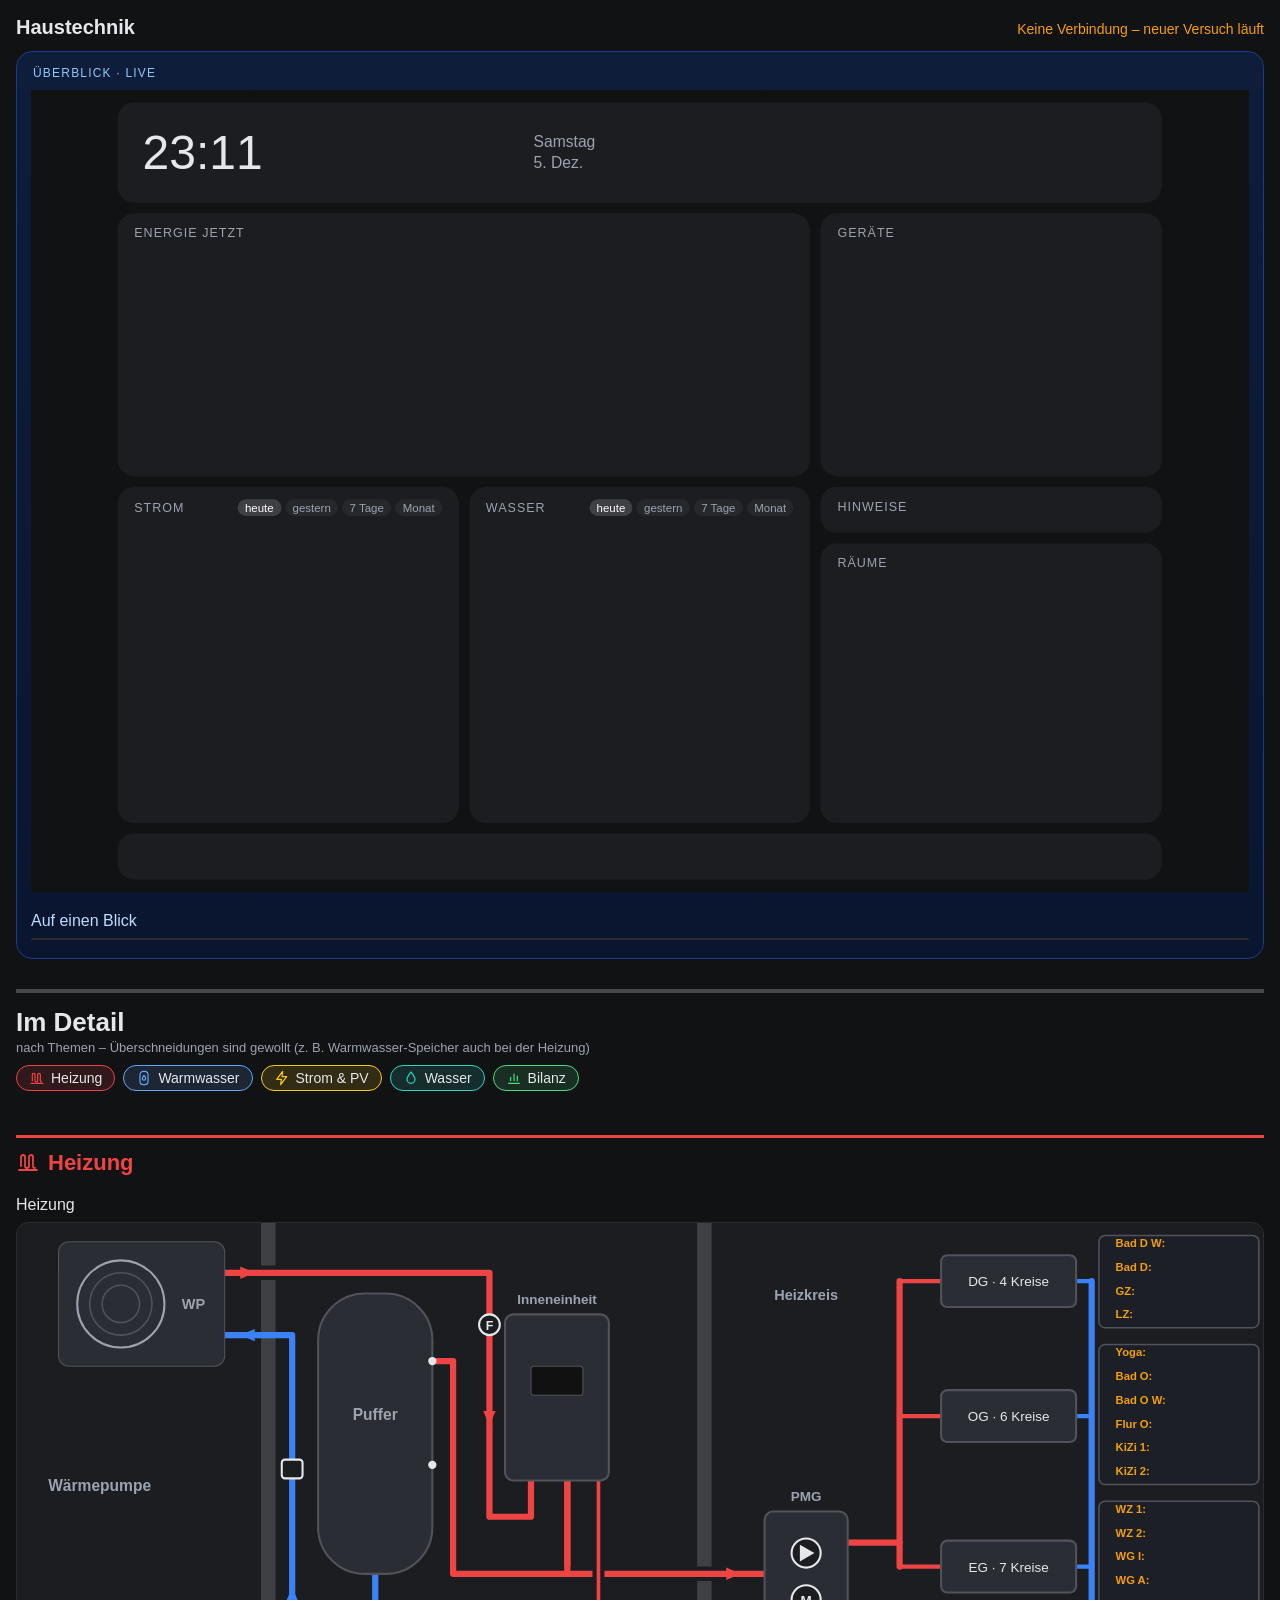
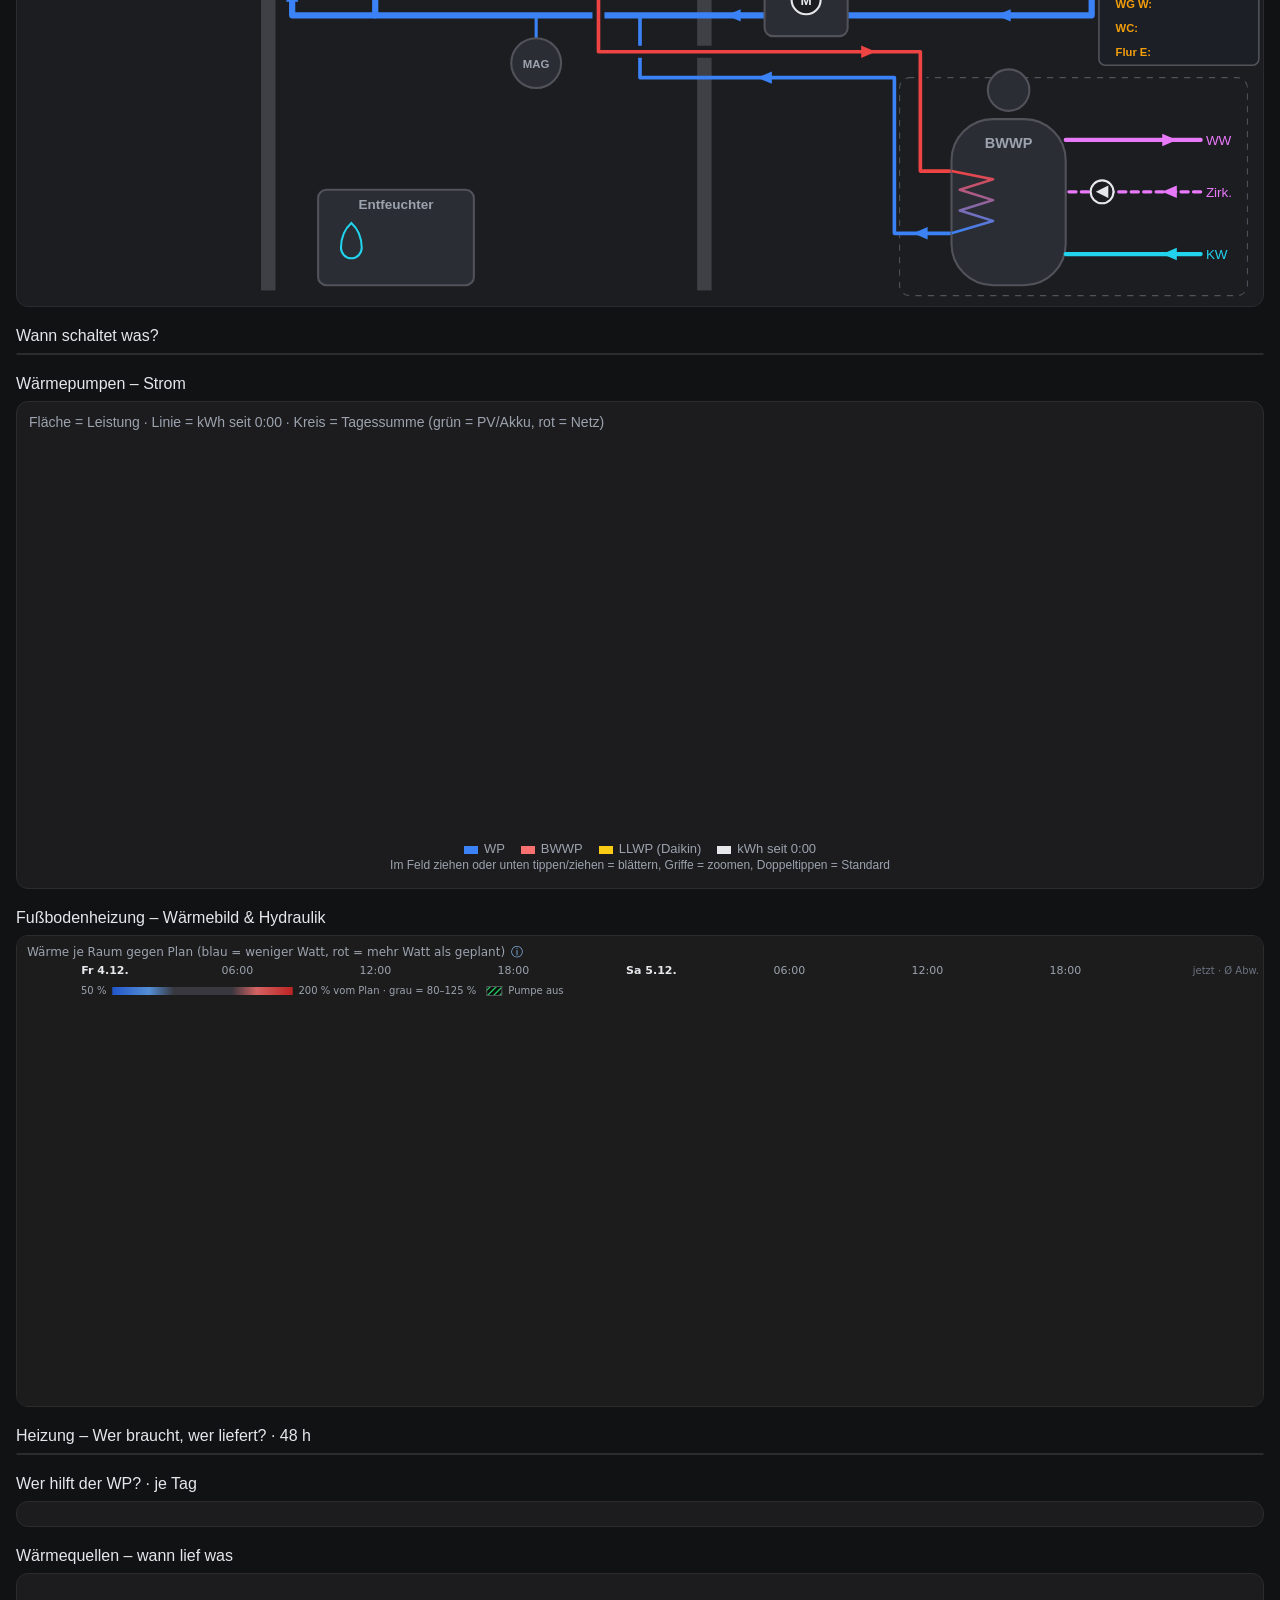
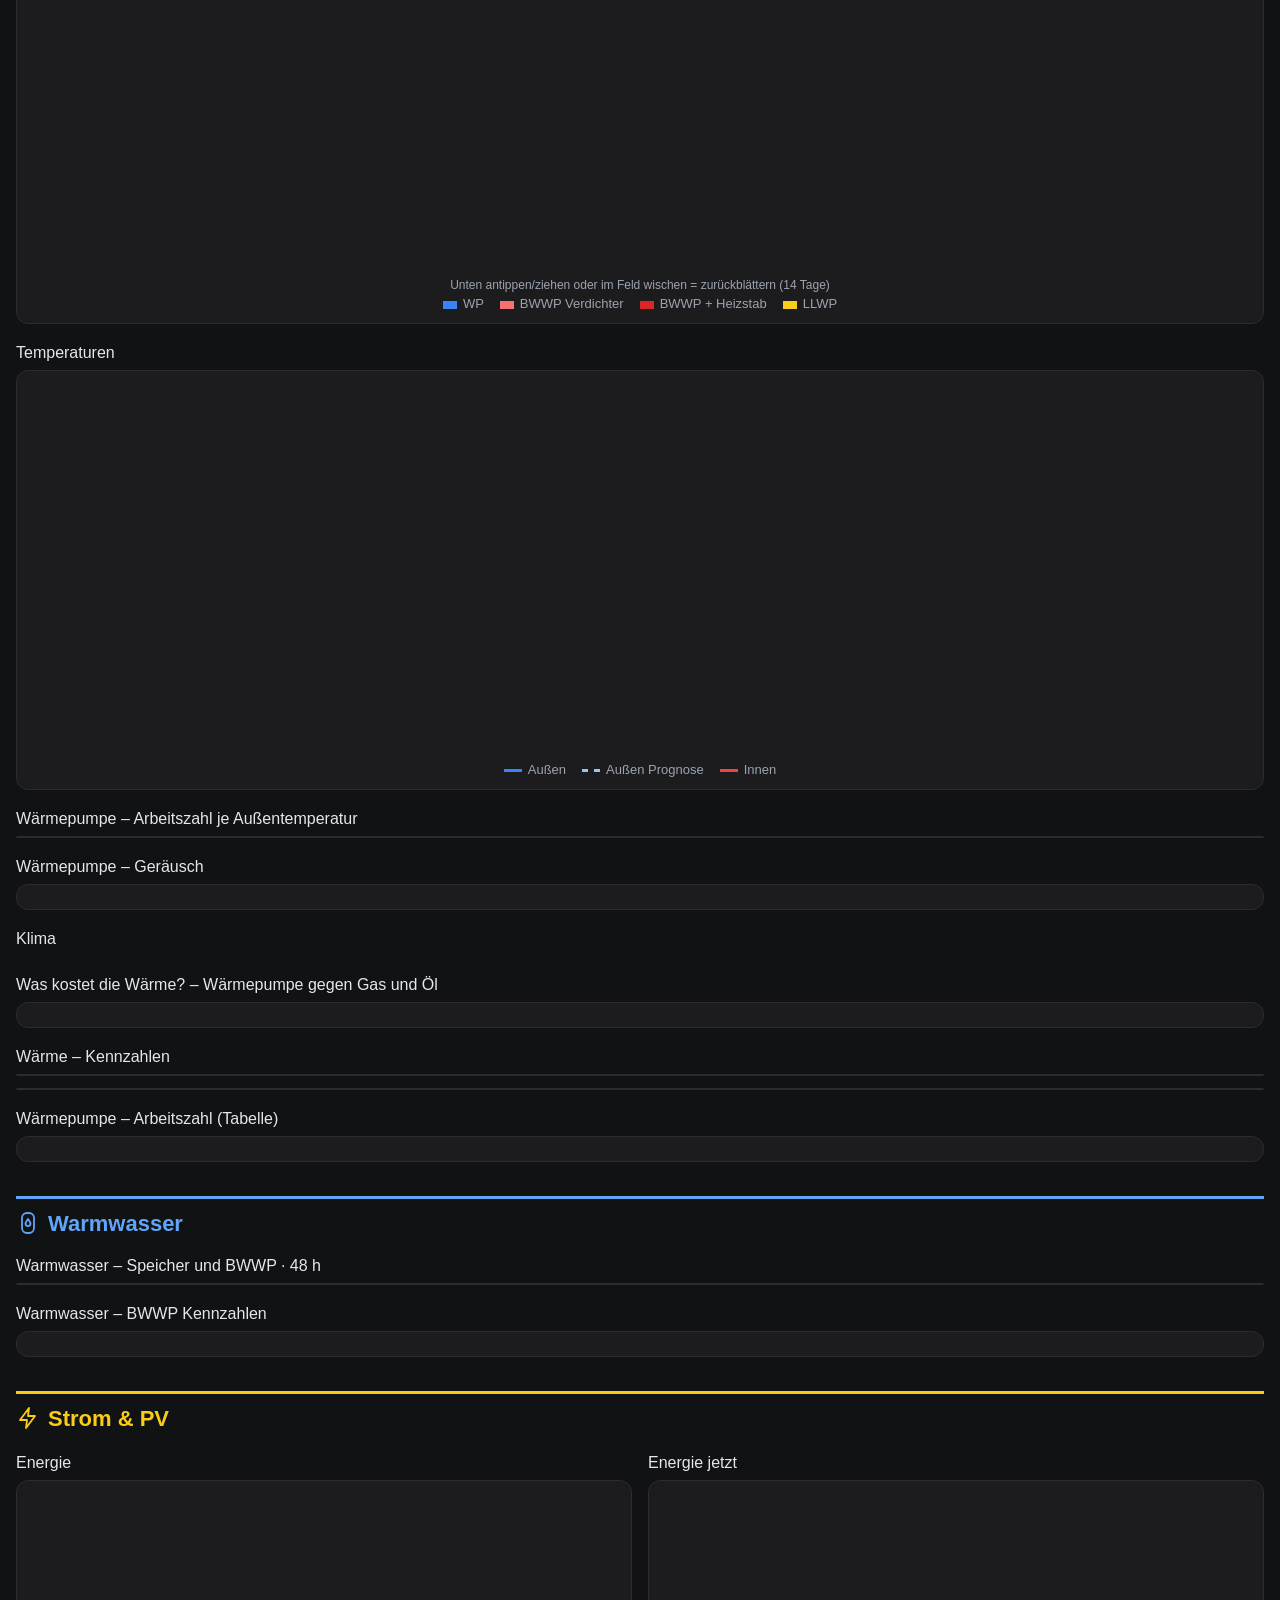
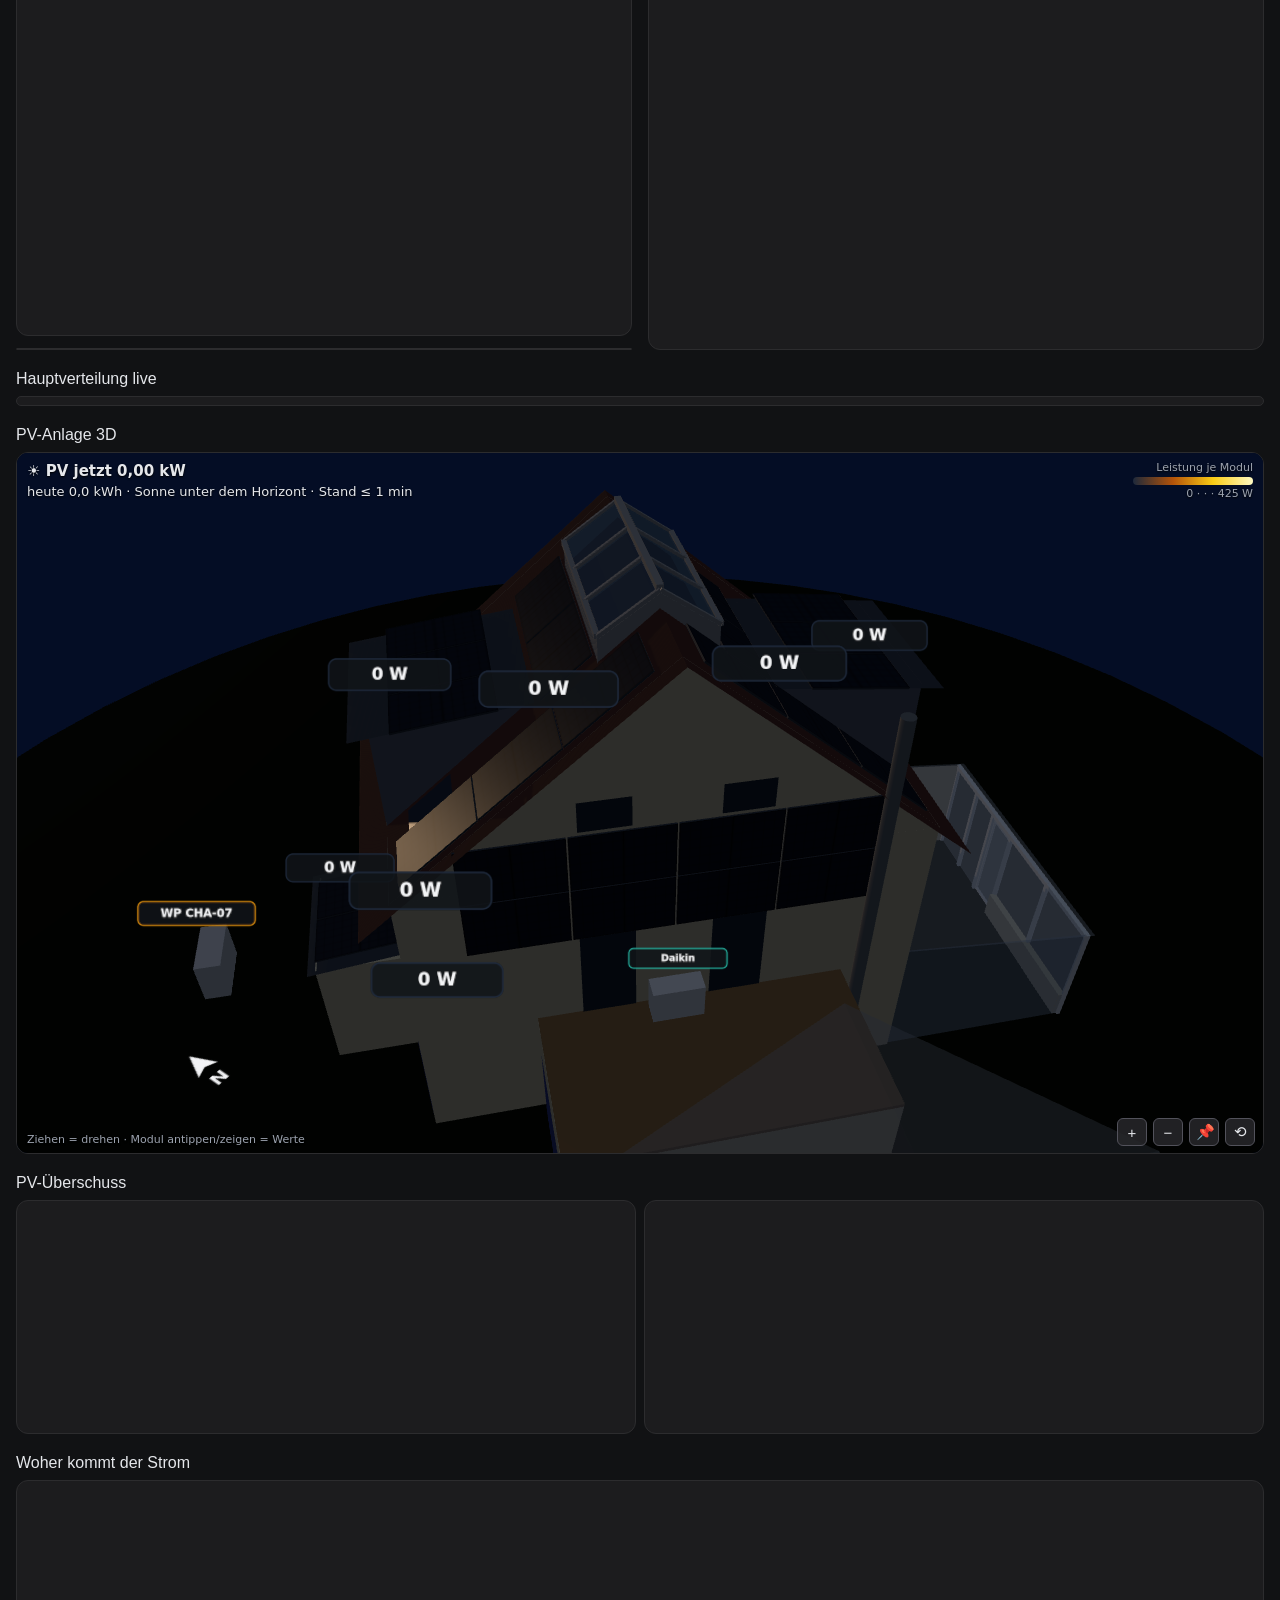
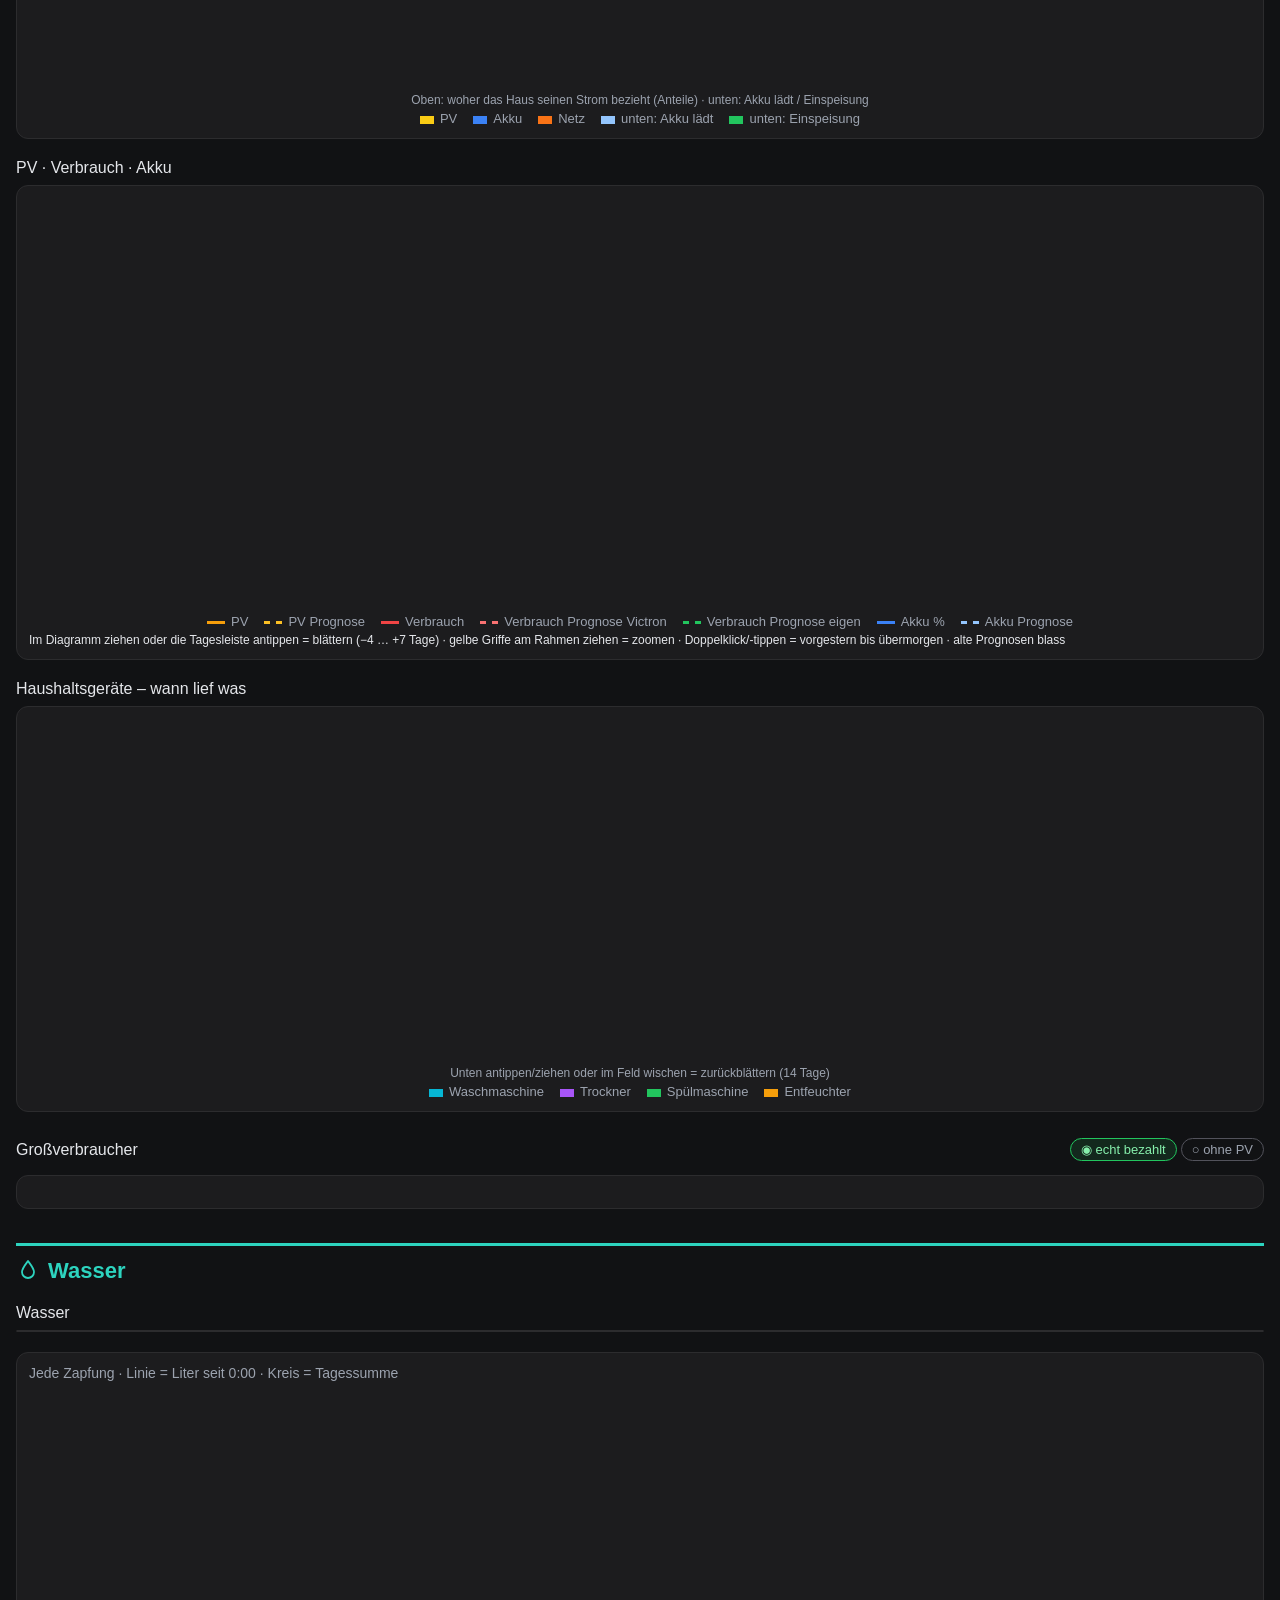
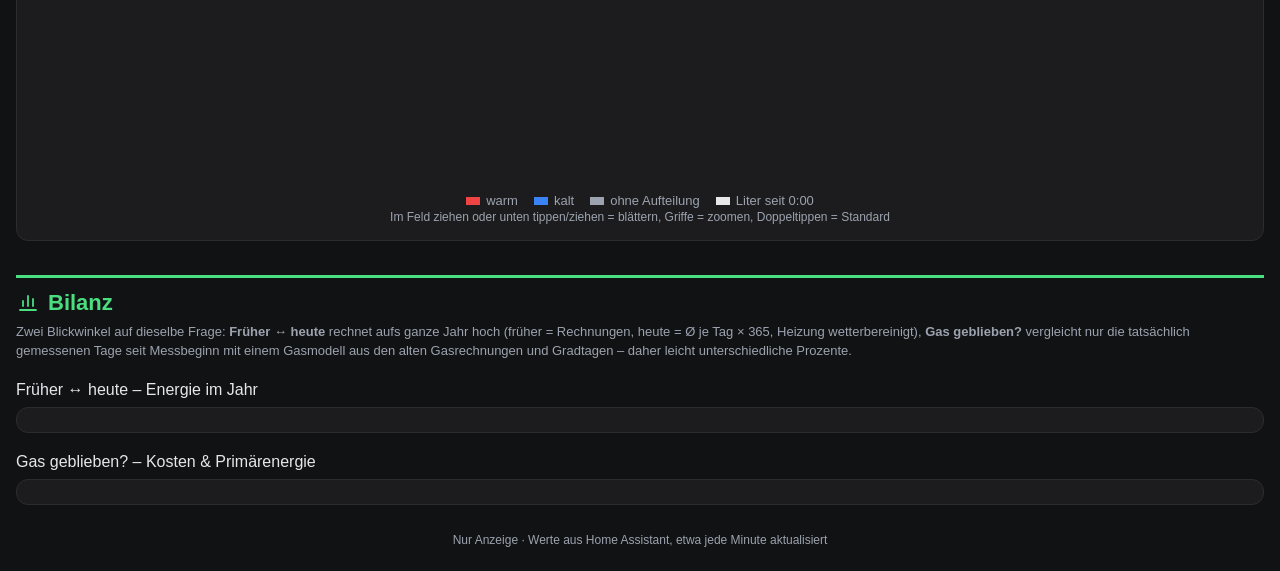
==== commit 17096ca6: "Anzeige: index.html" ====
--- a/index.html
+++ b/index.html
@@ -279,7 +279,7 @@
 <script src="lib/vgs_zaehler.js?v=202610061700"></script>
 <script src="lib/vgs_kennzahlen.js?v=202611171542"></script>
 <script src="lib/vgs_ring.js?v=202610221238"></script>
-<script src="lib/vgs_kueche.js?v=202611241910"></script>
+<script src="lib/vgs_kueche.js?v=202611280102"></script>
 <script src="lib/vgs_hv.js?v=202611061730"></script>
 <script src="app.js?v=202611280059"></script>
 </body>
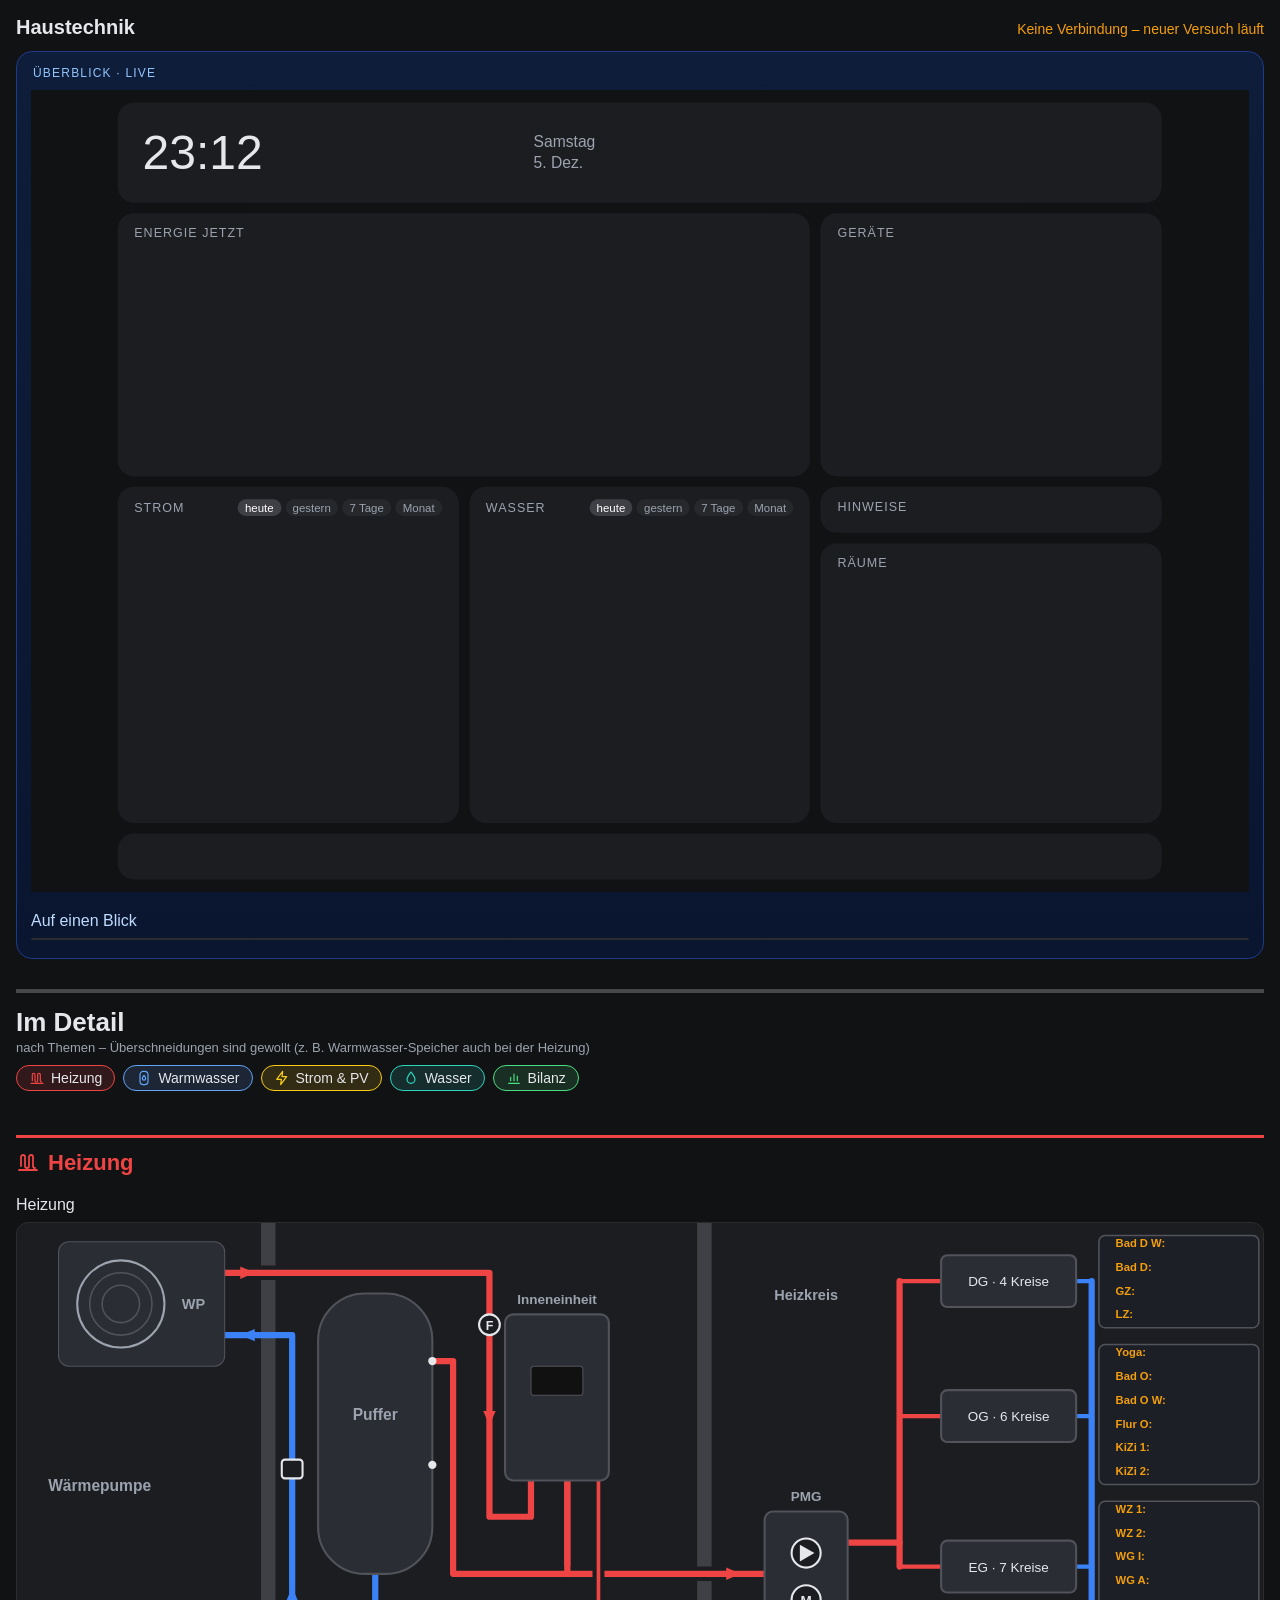
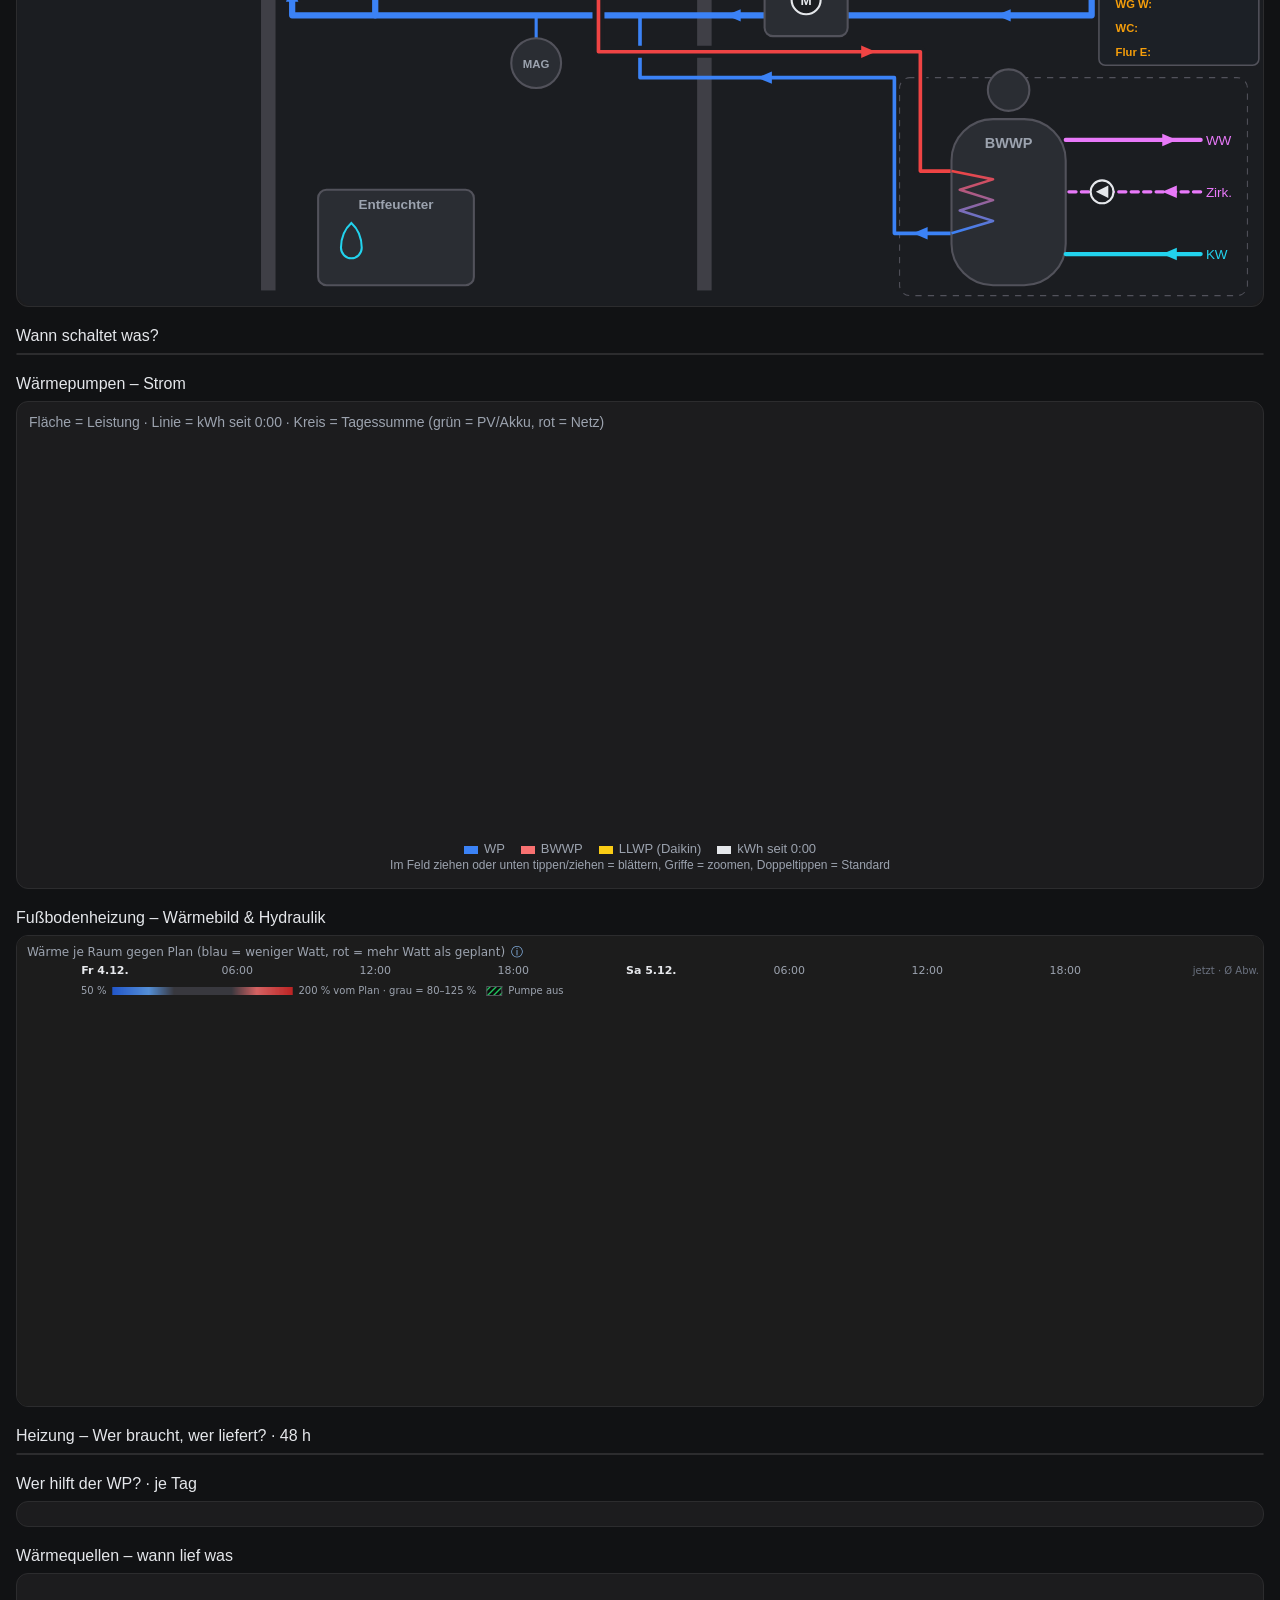
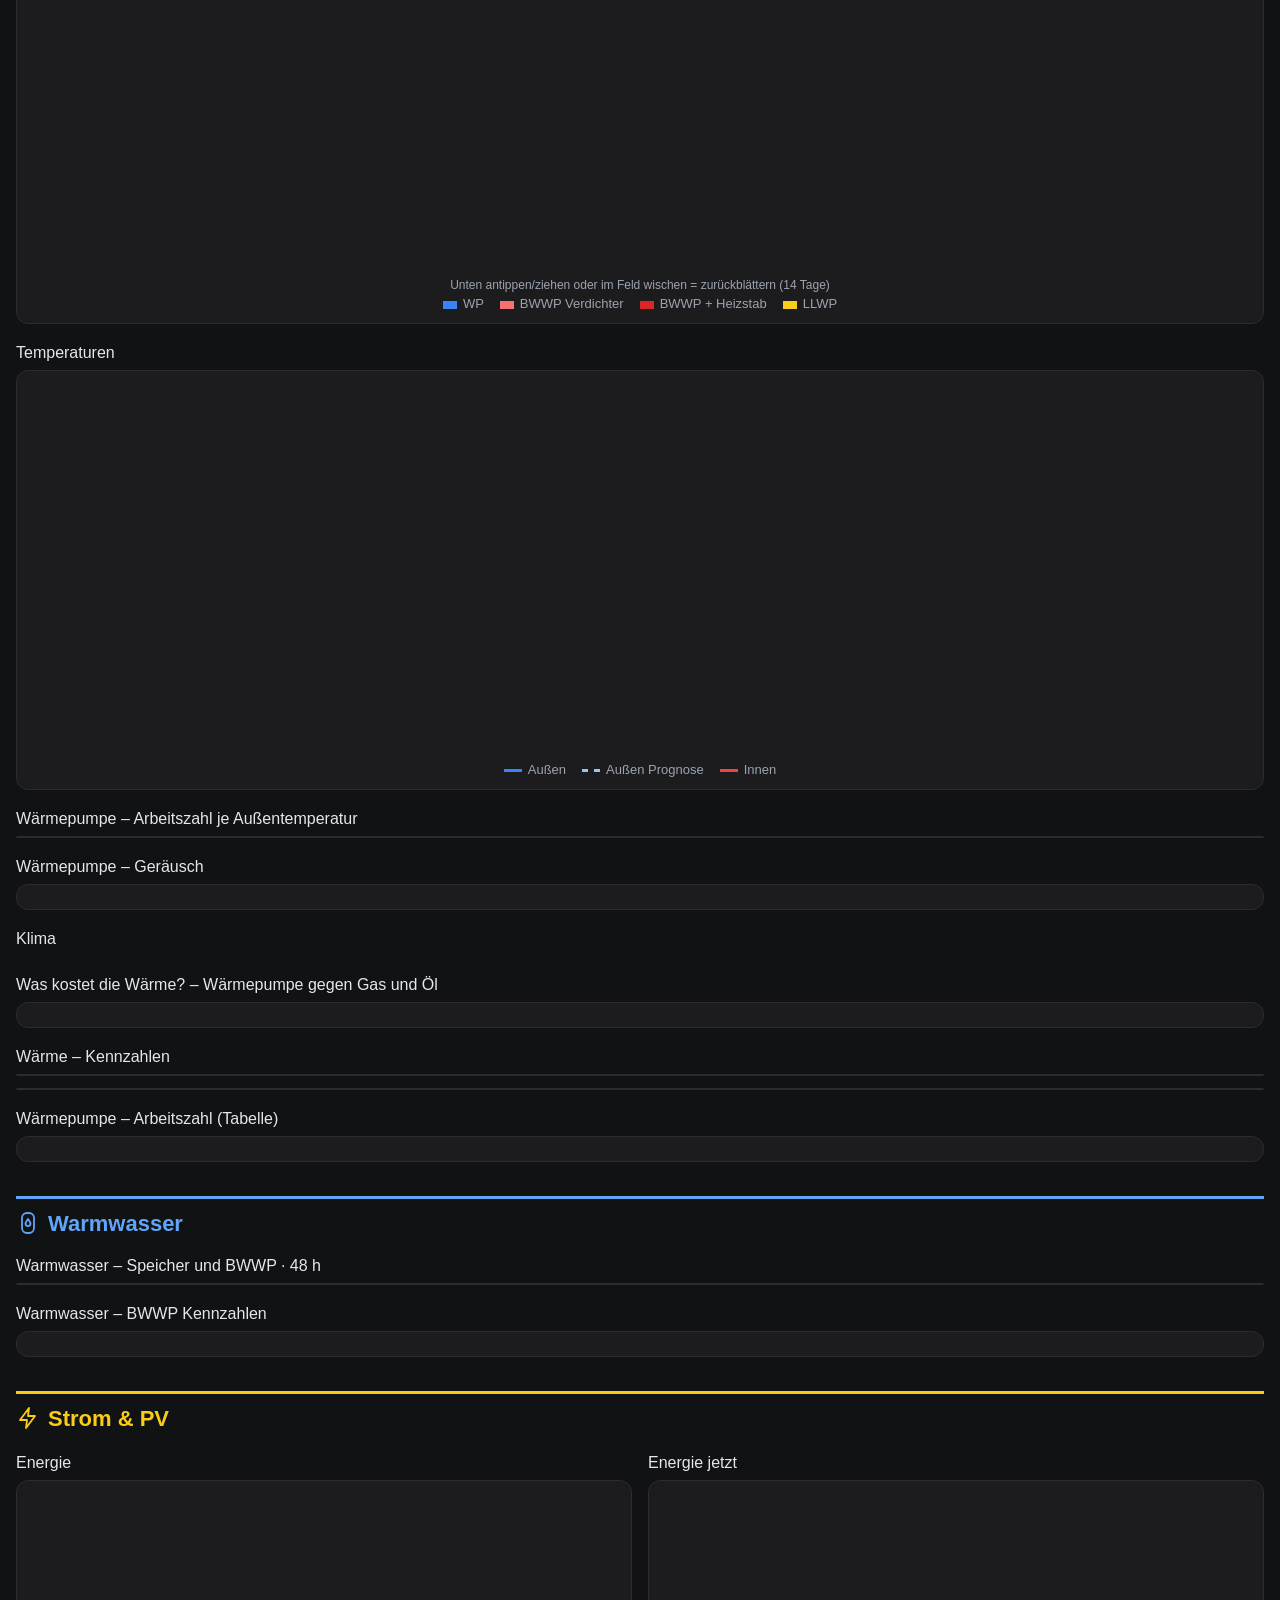
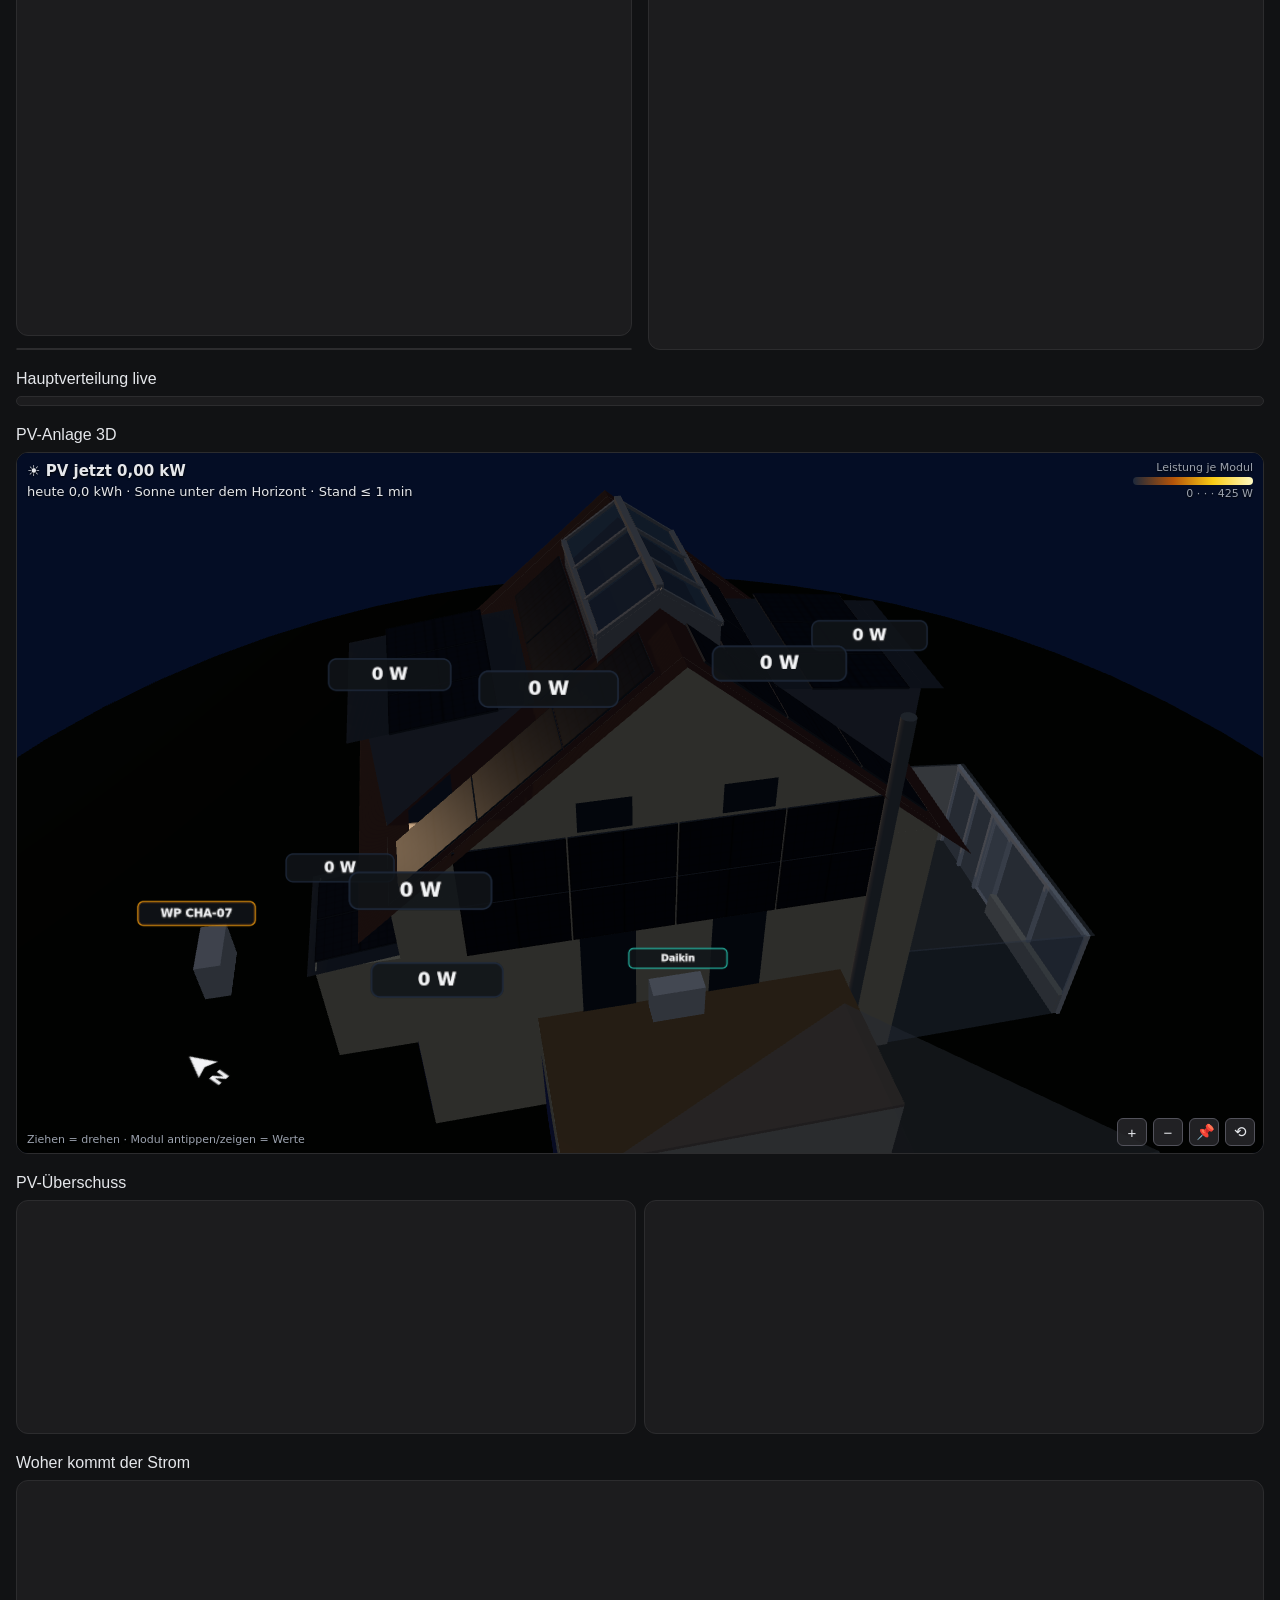
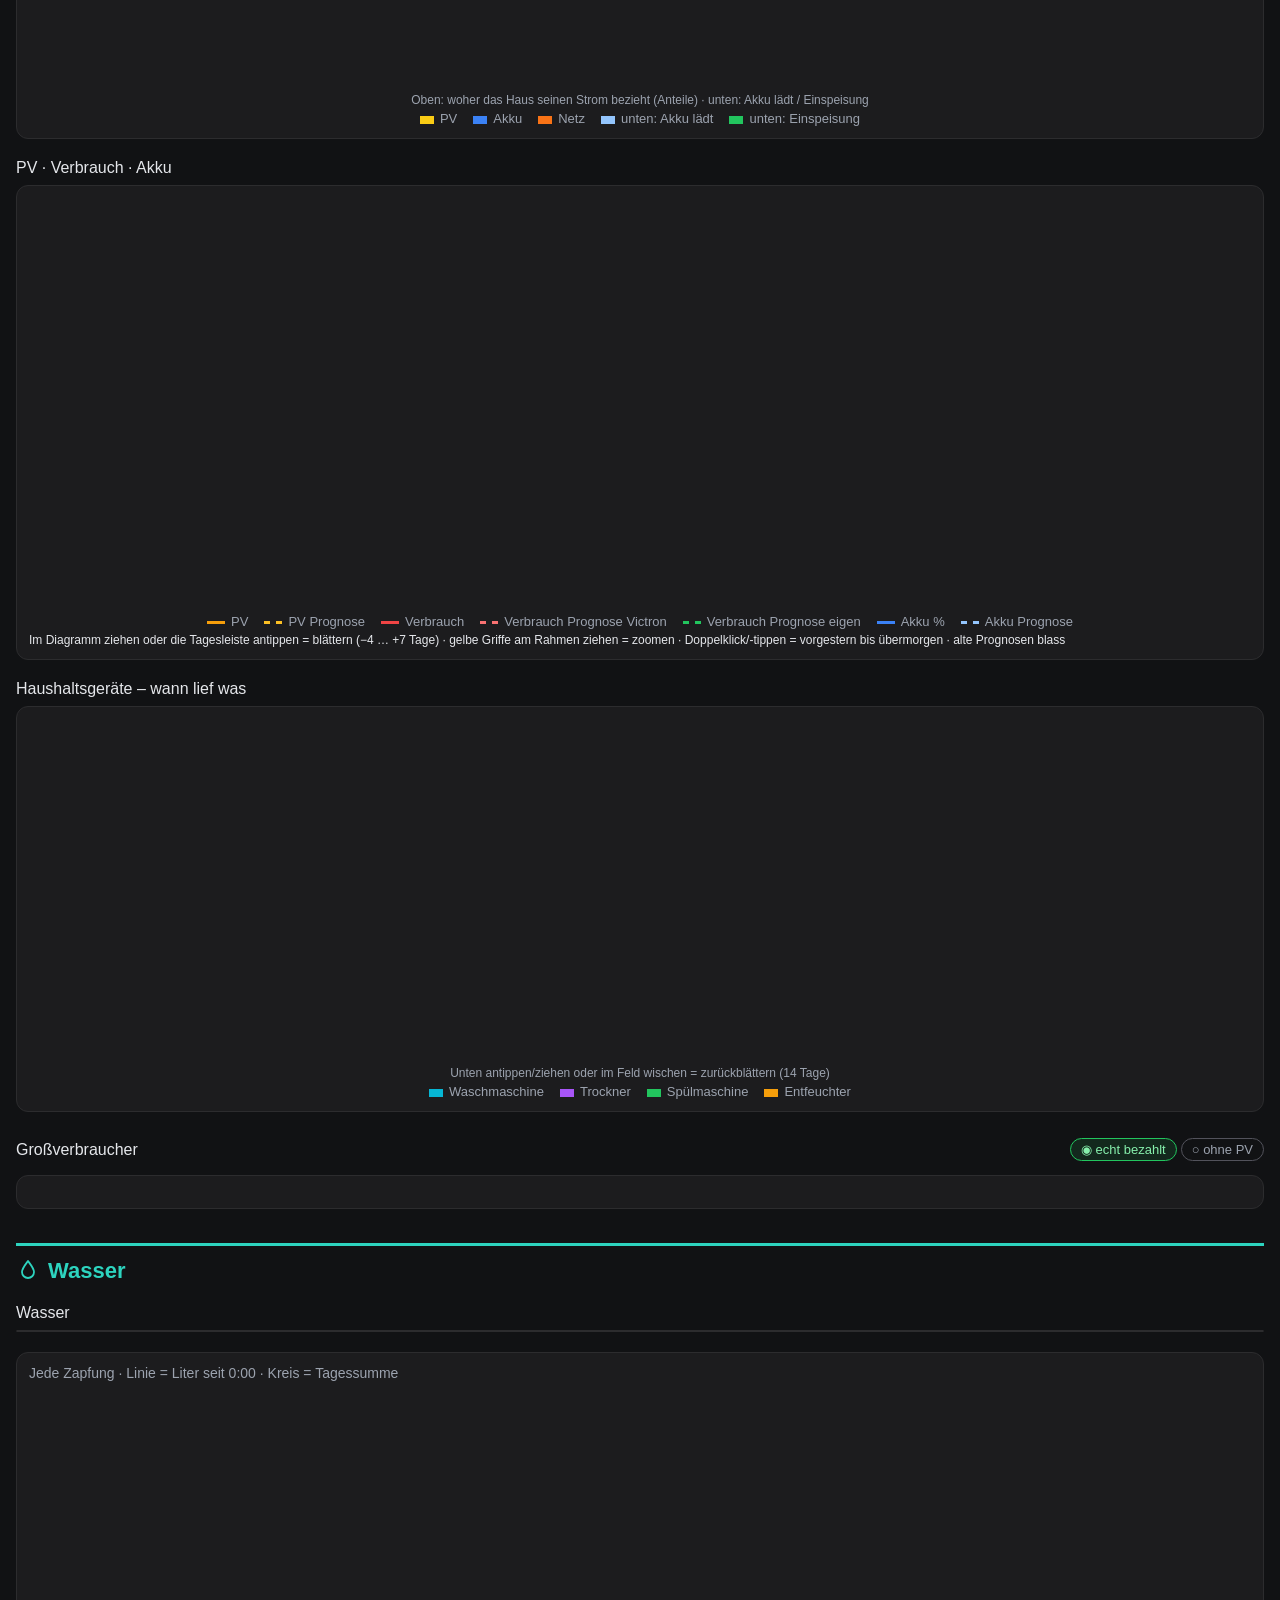
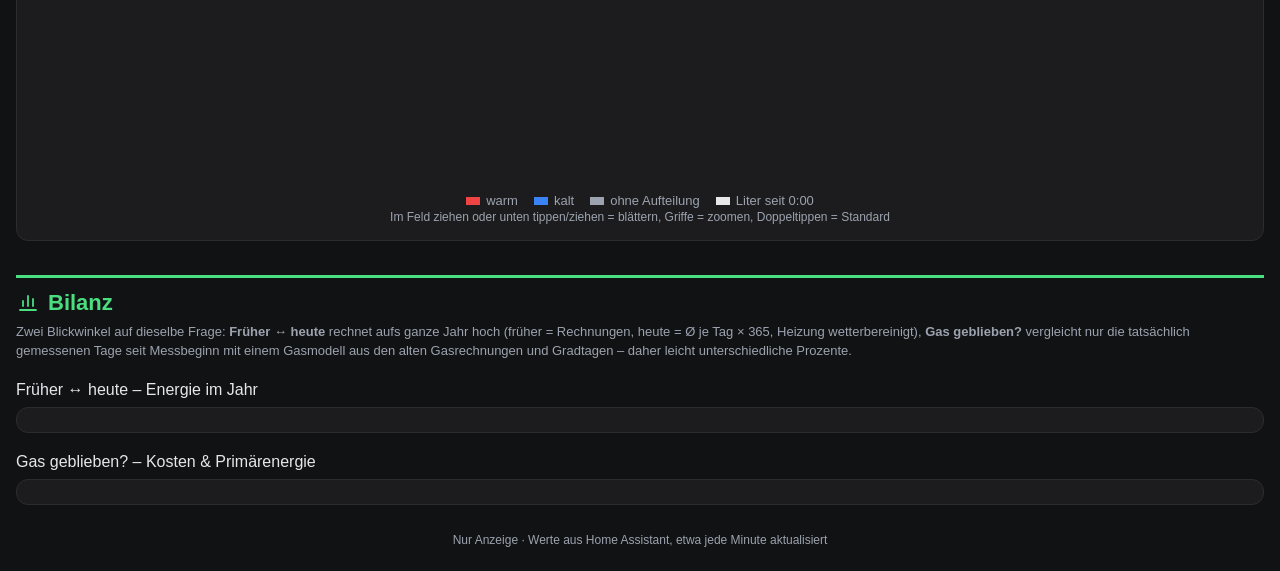
==== commit 8a61622b: "Anzeige: index.html" ====
--- a/index.html
+++ b/index.html
@@ -271,7 +271,7 @@
 </main>
 
 <footer>Nur Anzeige · Werte aus Home Assistant, etwa jede Minute aktualisiert</footer>
-<script src="lib/vgs_bwwp_temp.js?v=202611280052"></script>
+<script src="lib/vgs_bwwp_temp.js?v=202611280146"></script>
 <script src="lib/vgs_heizbedarf.js?v=202611280052"></script>
 <script src="lib/vgs_waermekosten.js?v=202611151514"></script>
 <script src="lib/vgs_schwellen.js?v=202611242026"></script>
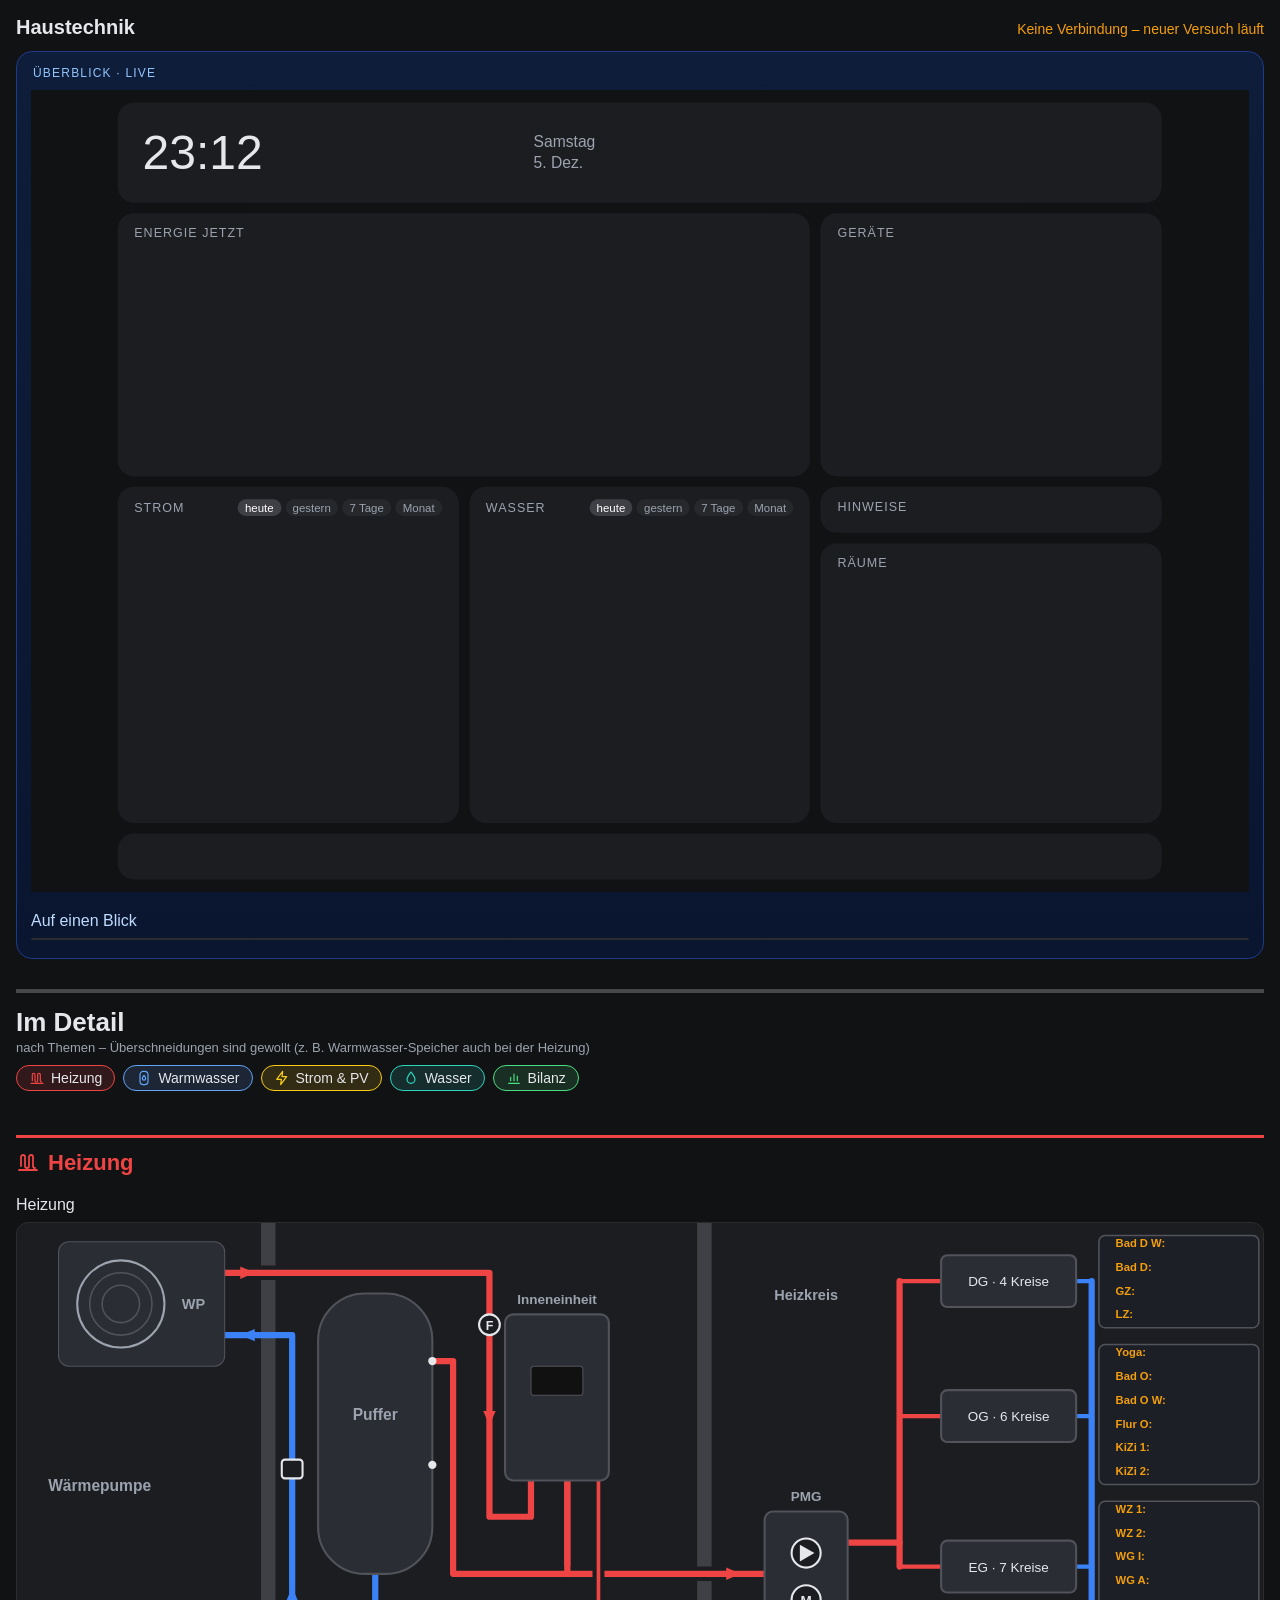
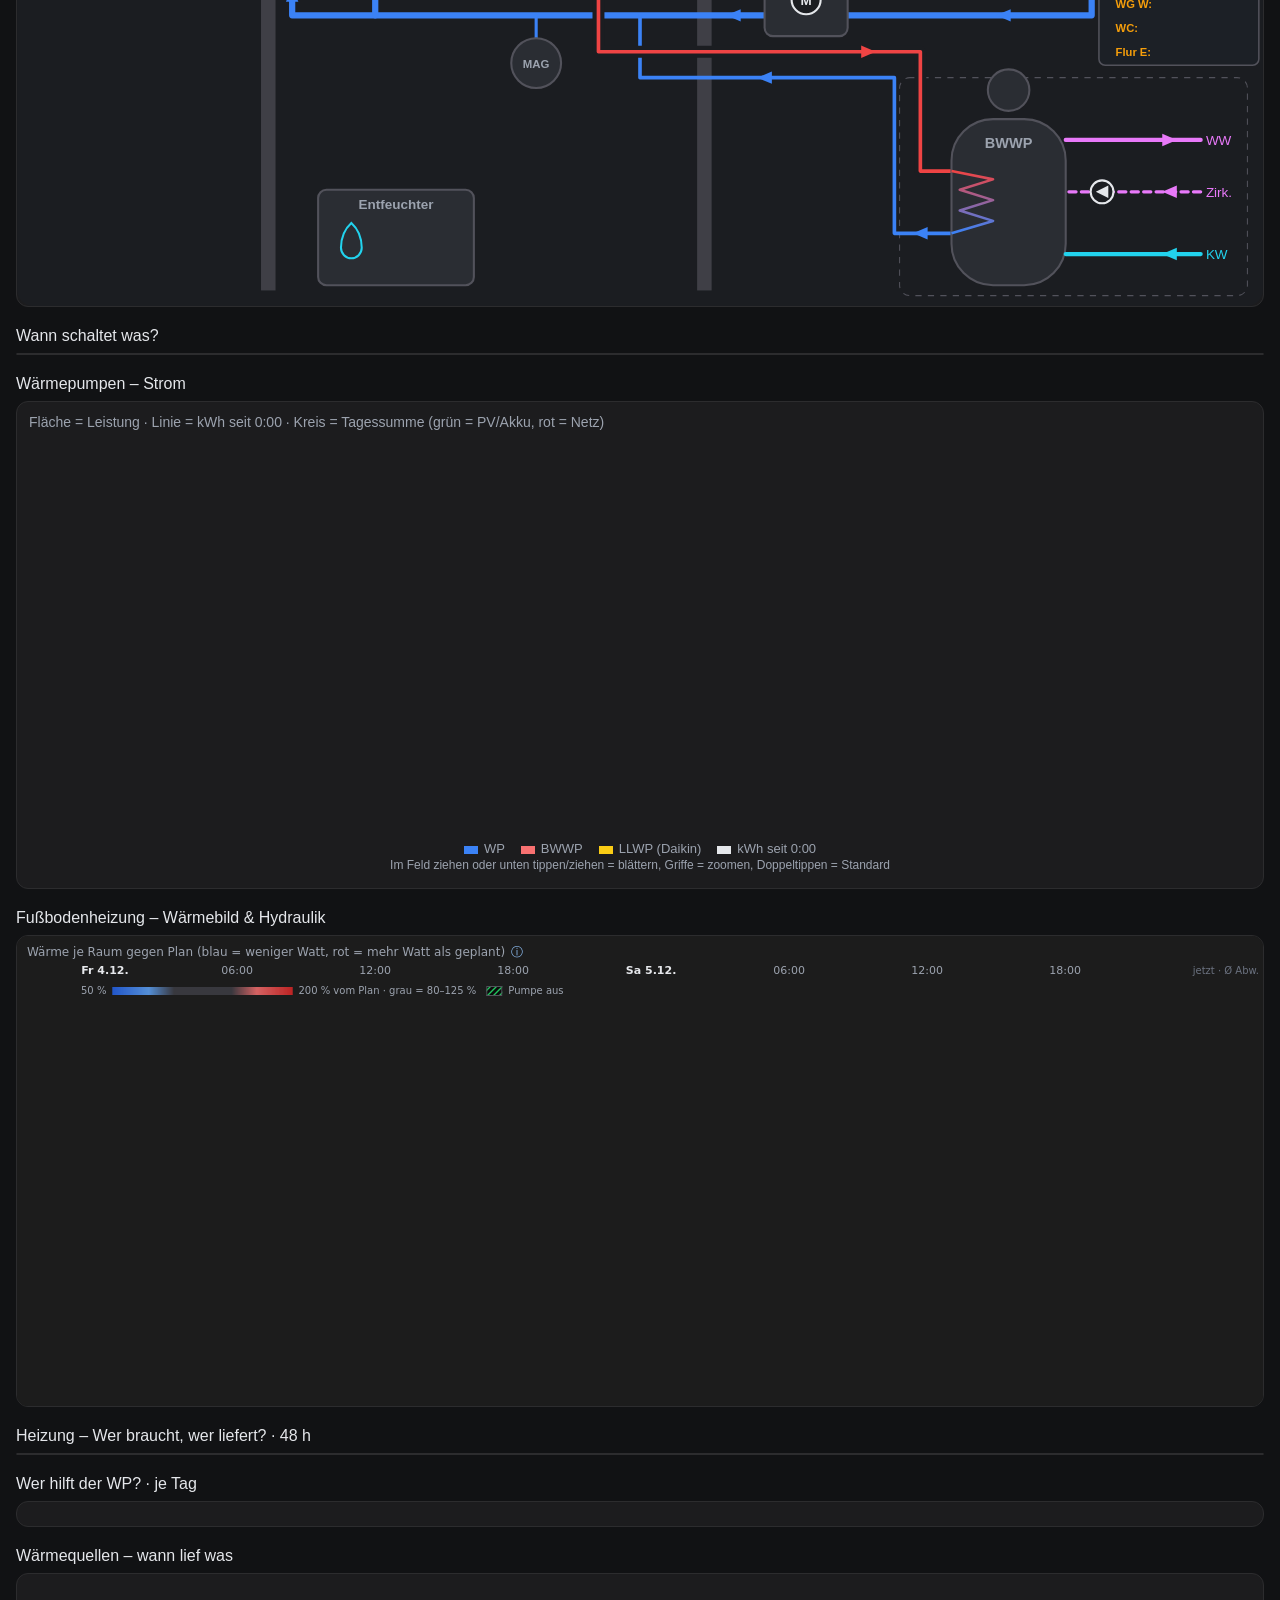
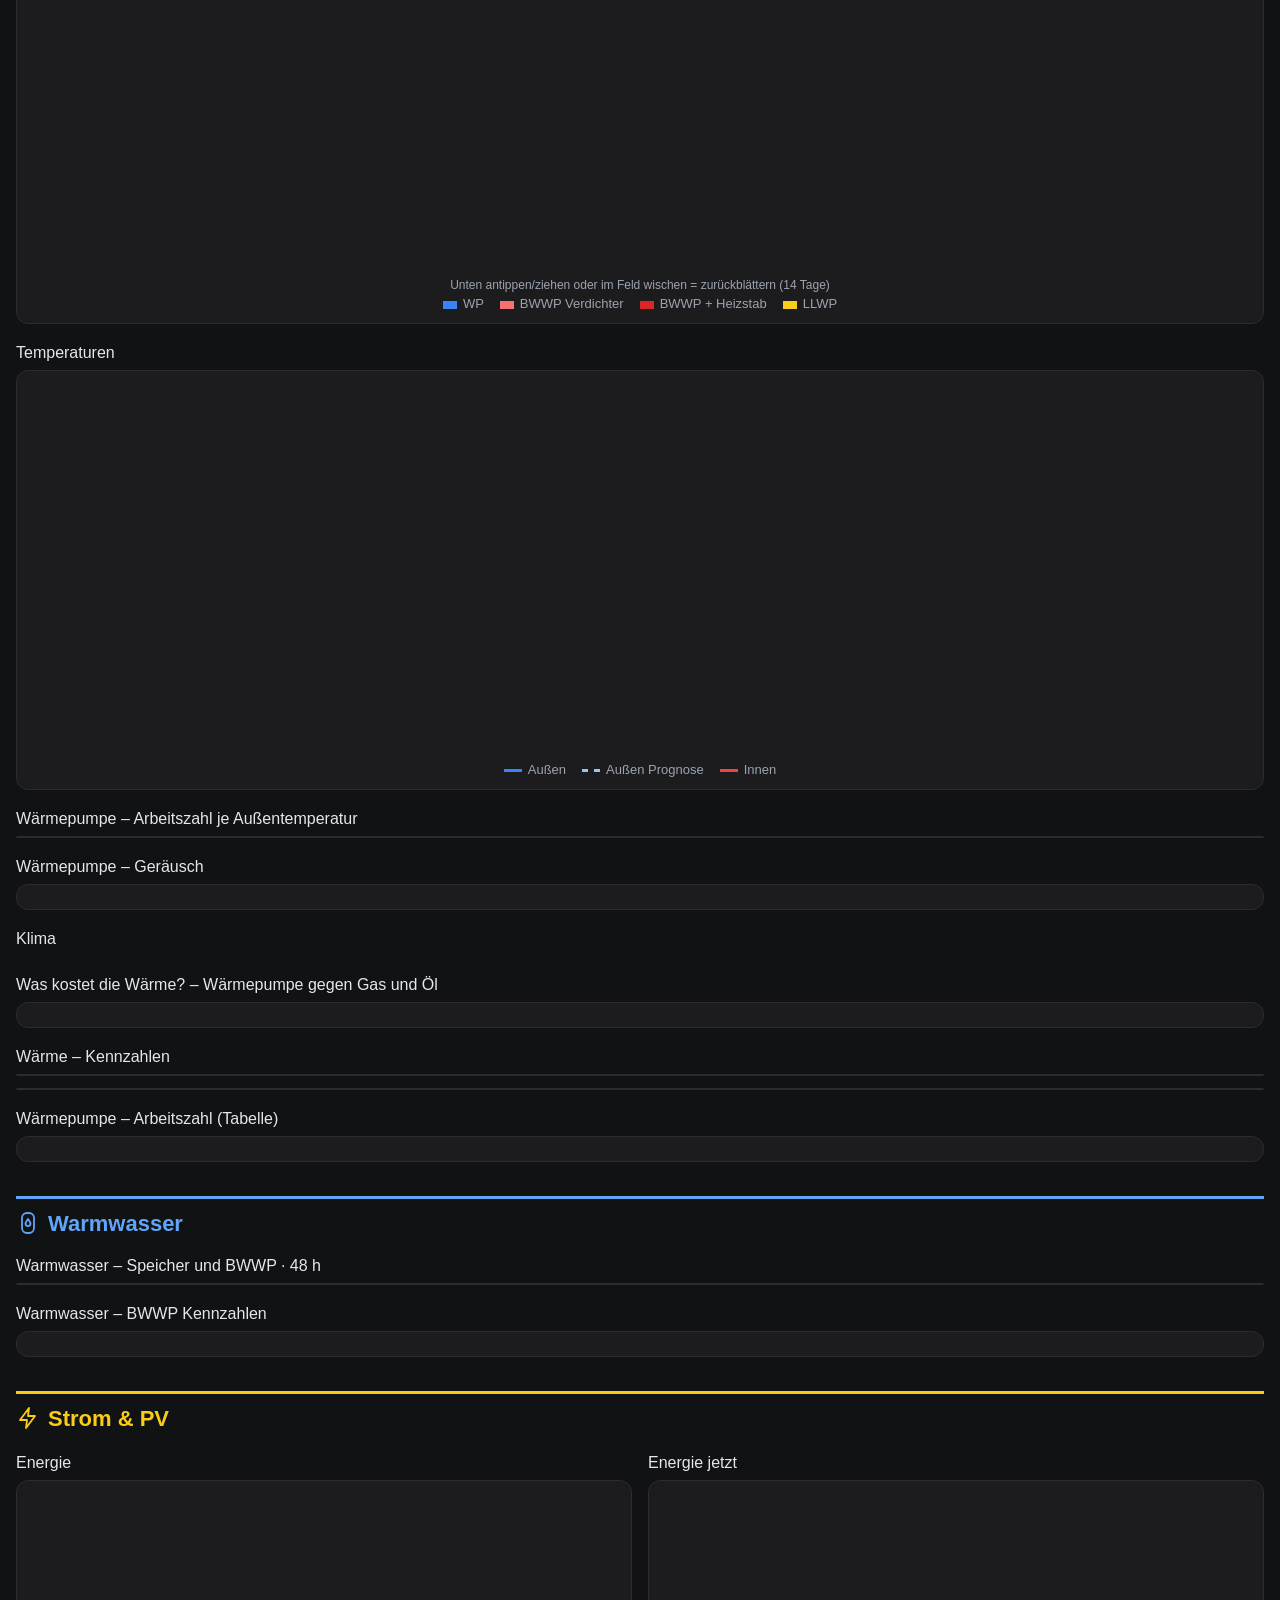
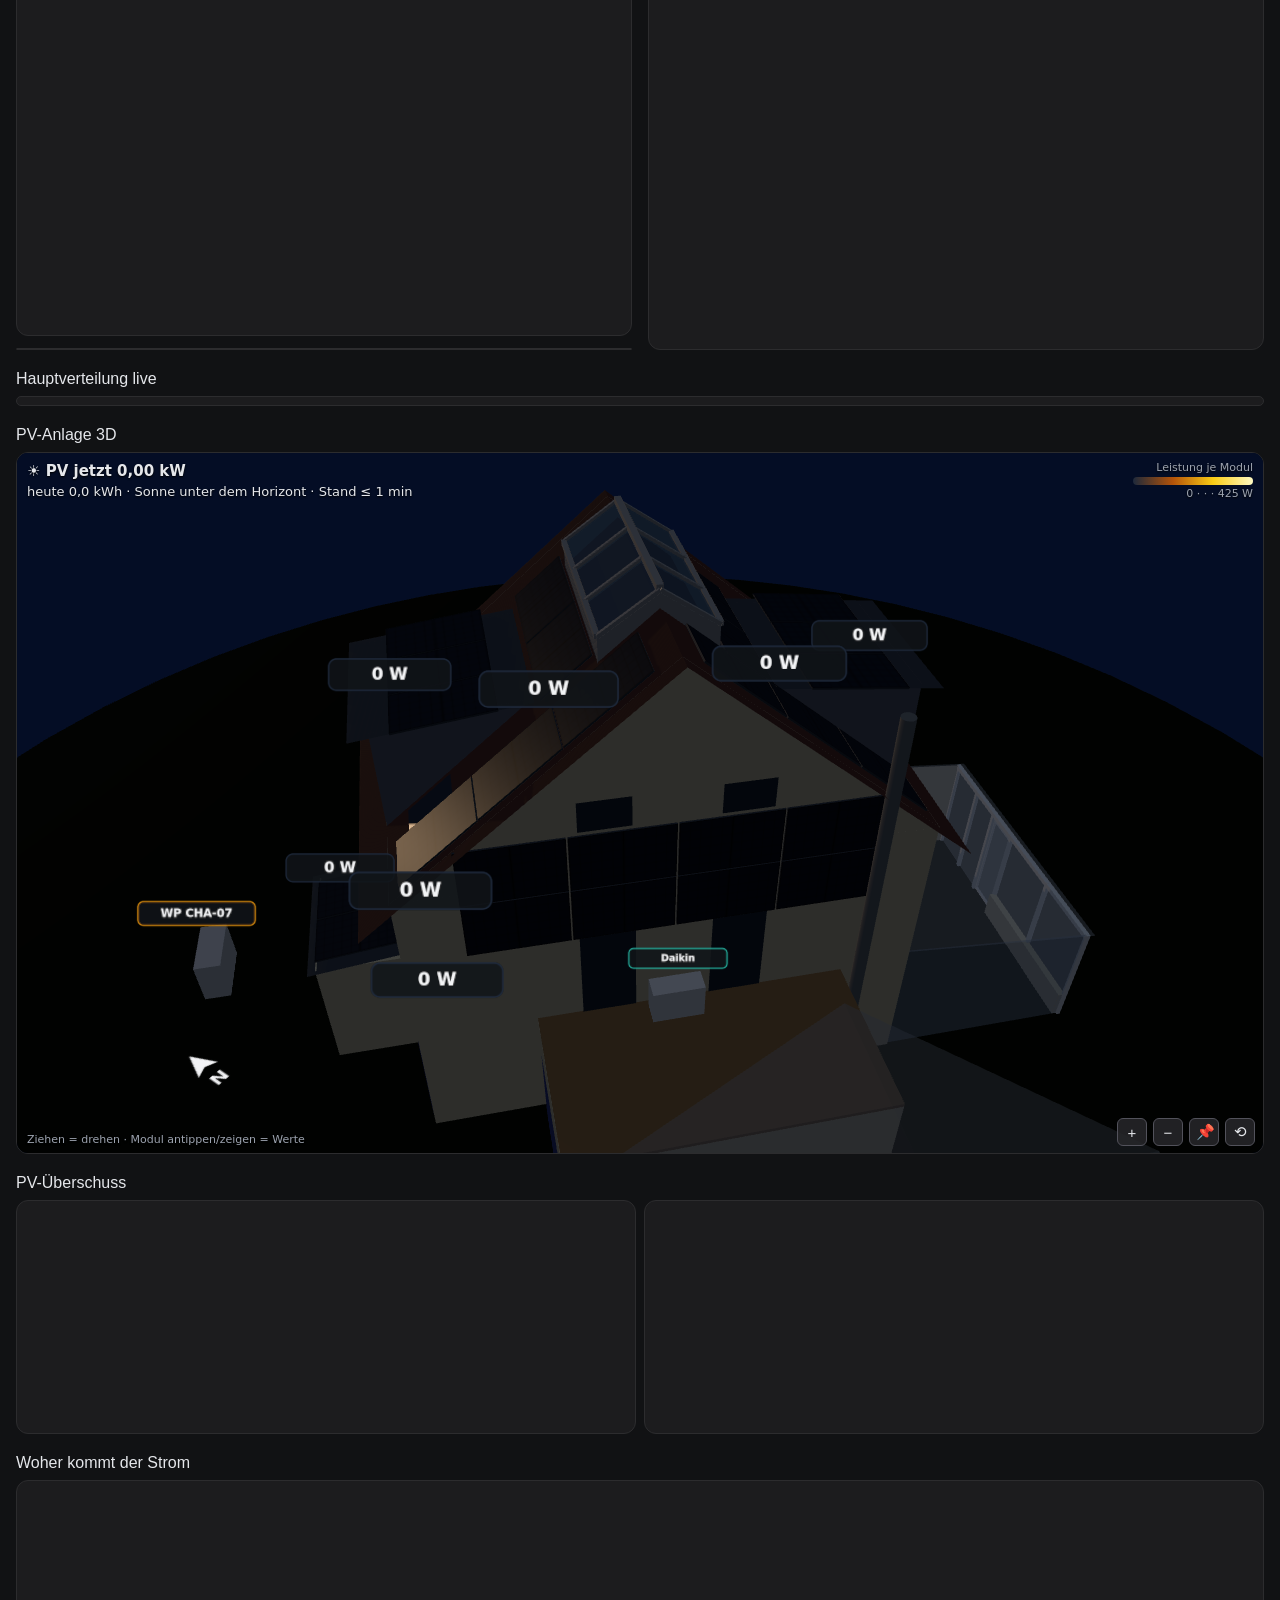
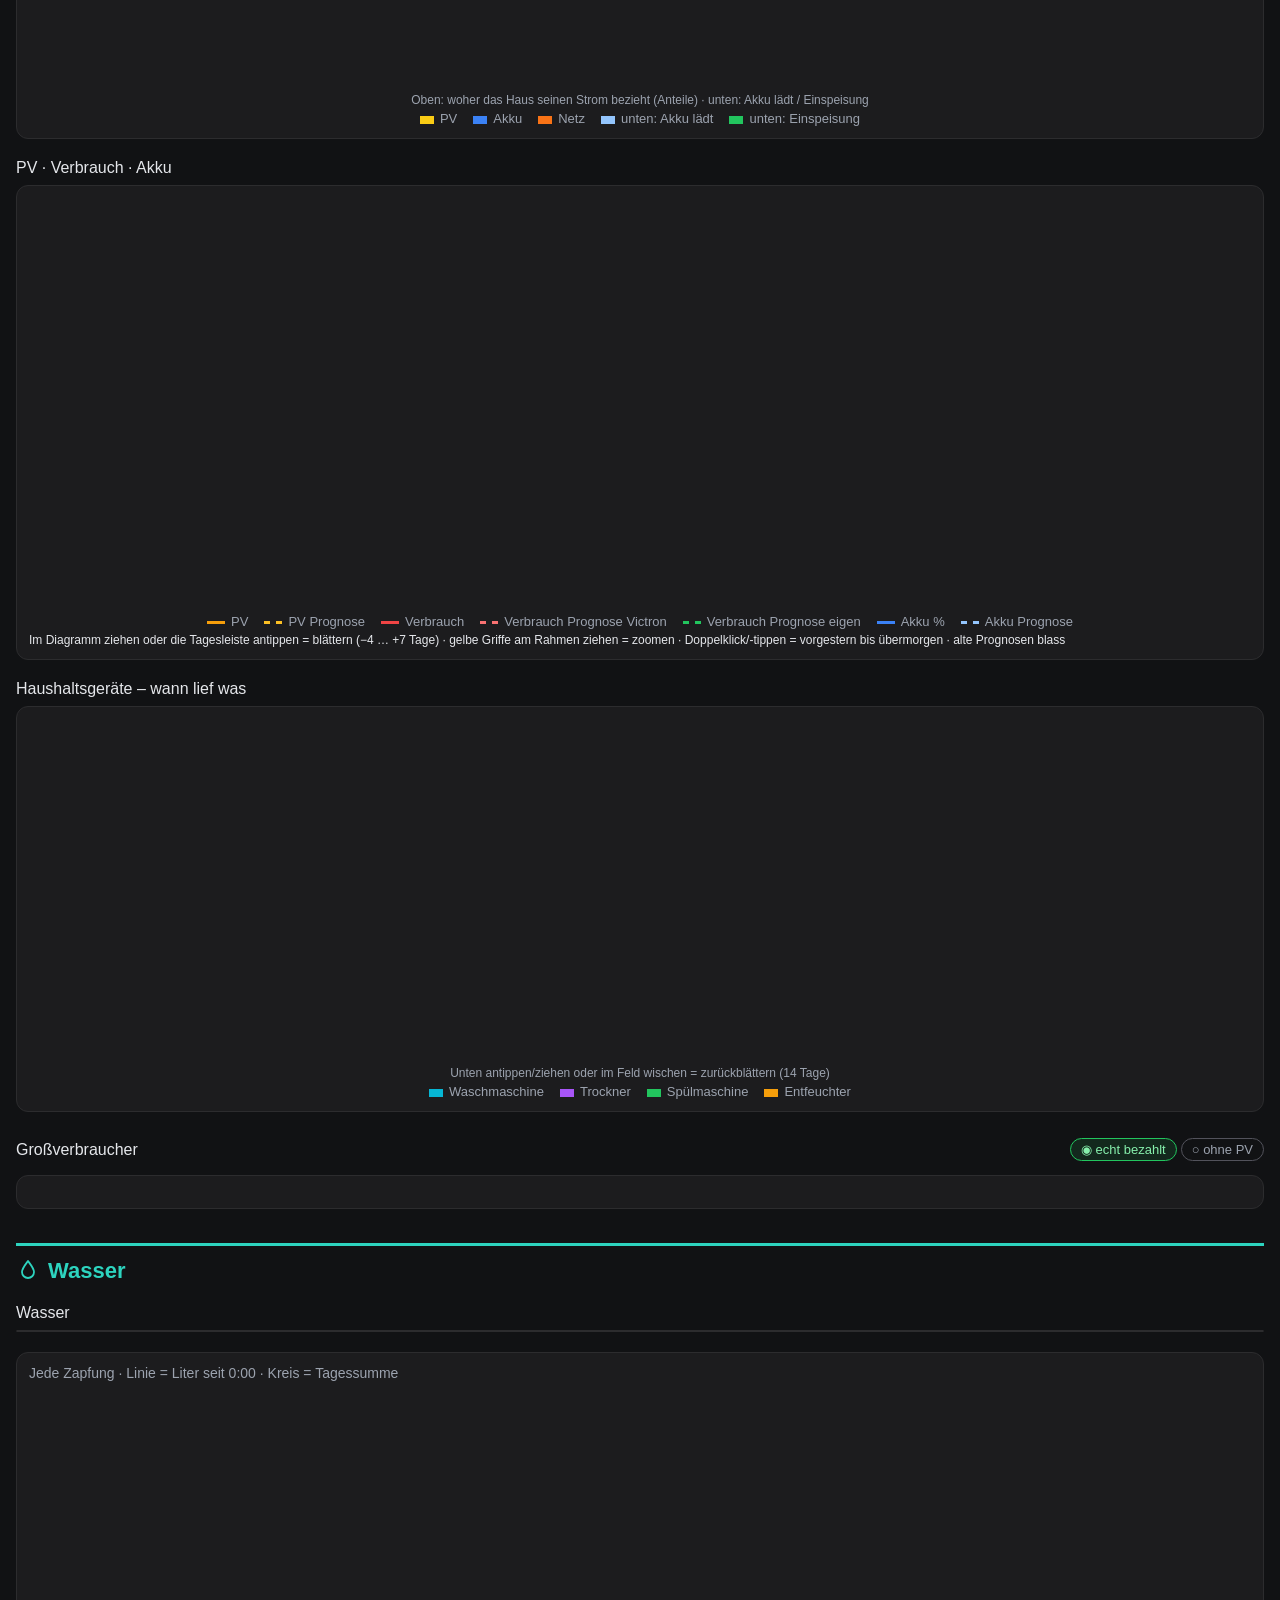
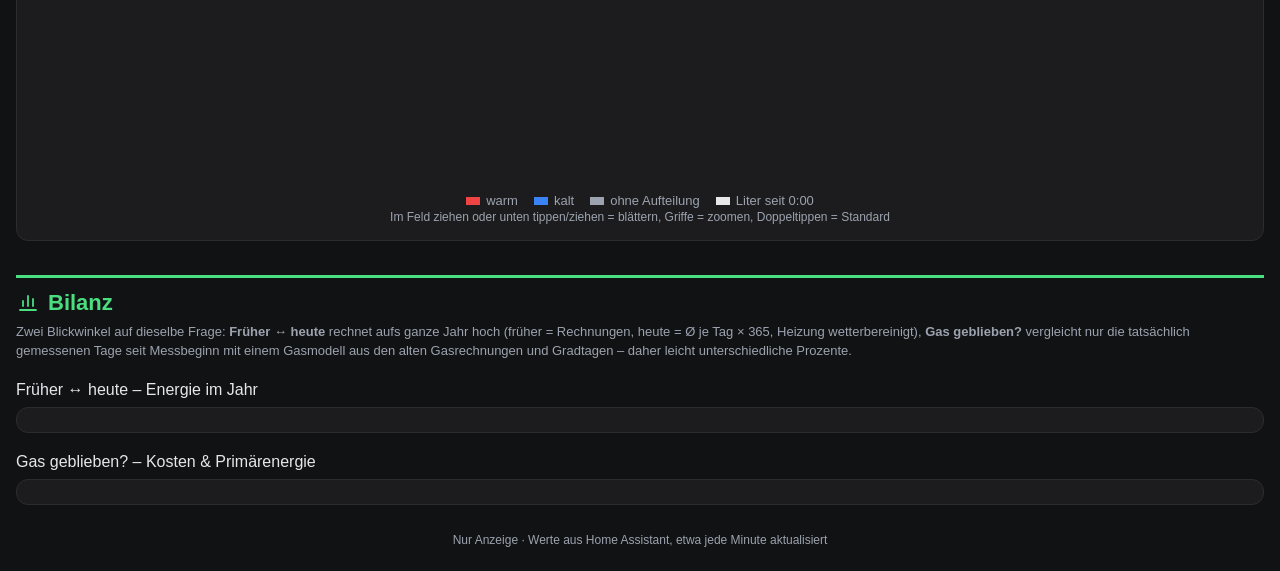
==== commit fa0ceb95: "Anzeige: index.html" ====
--- a/index.html
+++ b/index.html
@@ -274,7 +274,7 @@
 <script src="lib/vgs_bwwp_temp.js?v=202611280146"></script>
 <script src="lib/vgs_heizbedarf.js?v=202611280052"></script>
 <script src="lib/vgs_waermekosten.js?v=202611151514"></script>
-<script src="lib/vgs_schwellen.js?v=202611242026"></script>
+<script src="lib/vgs_schwellen.js?v=202611281150"></script>
 <script src="lib/vgs_wann.js?v=202611011239"></script>
 <script src="lib/vgs_zaehler.js?v=202610061700"></script>
 <script src="lib/vgs_kennzahlen.js?v=202611171542"></script>
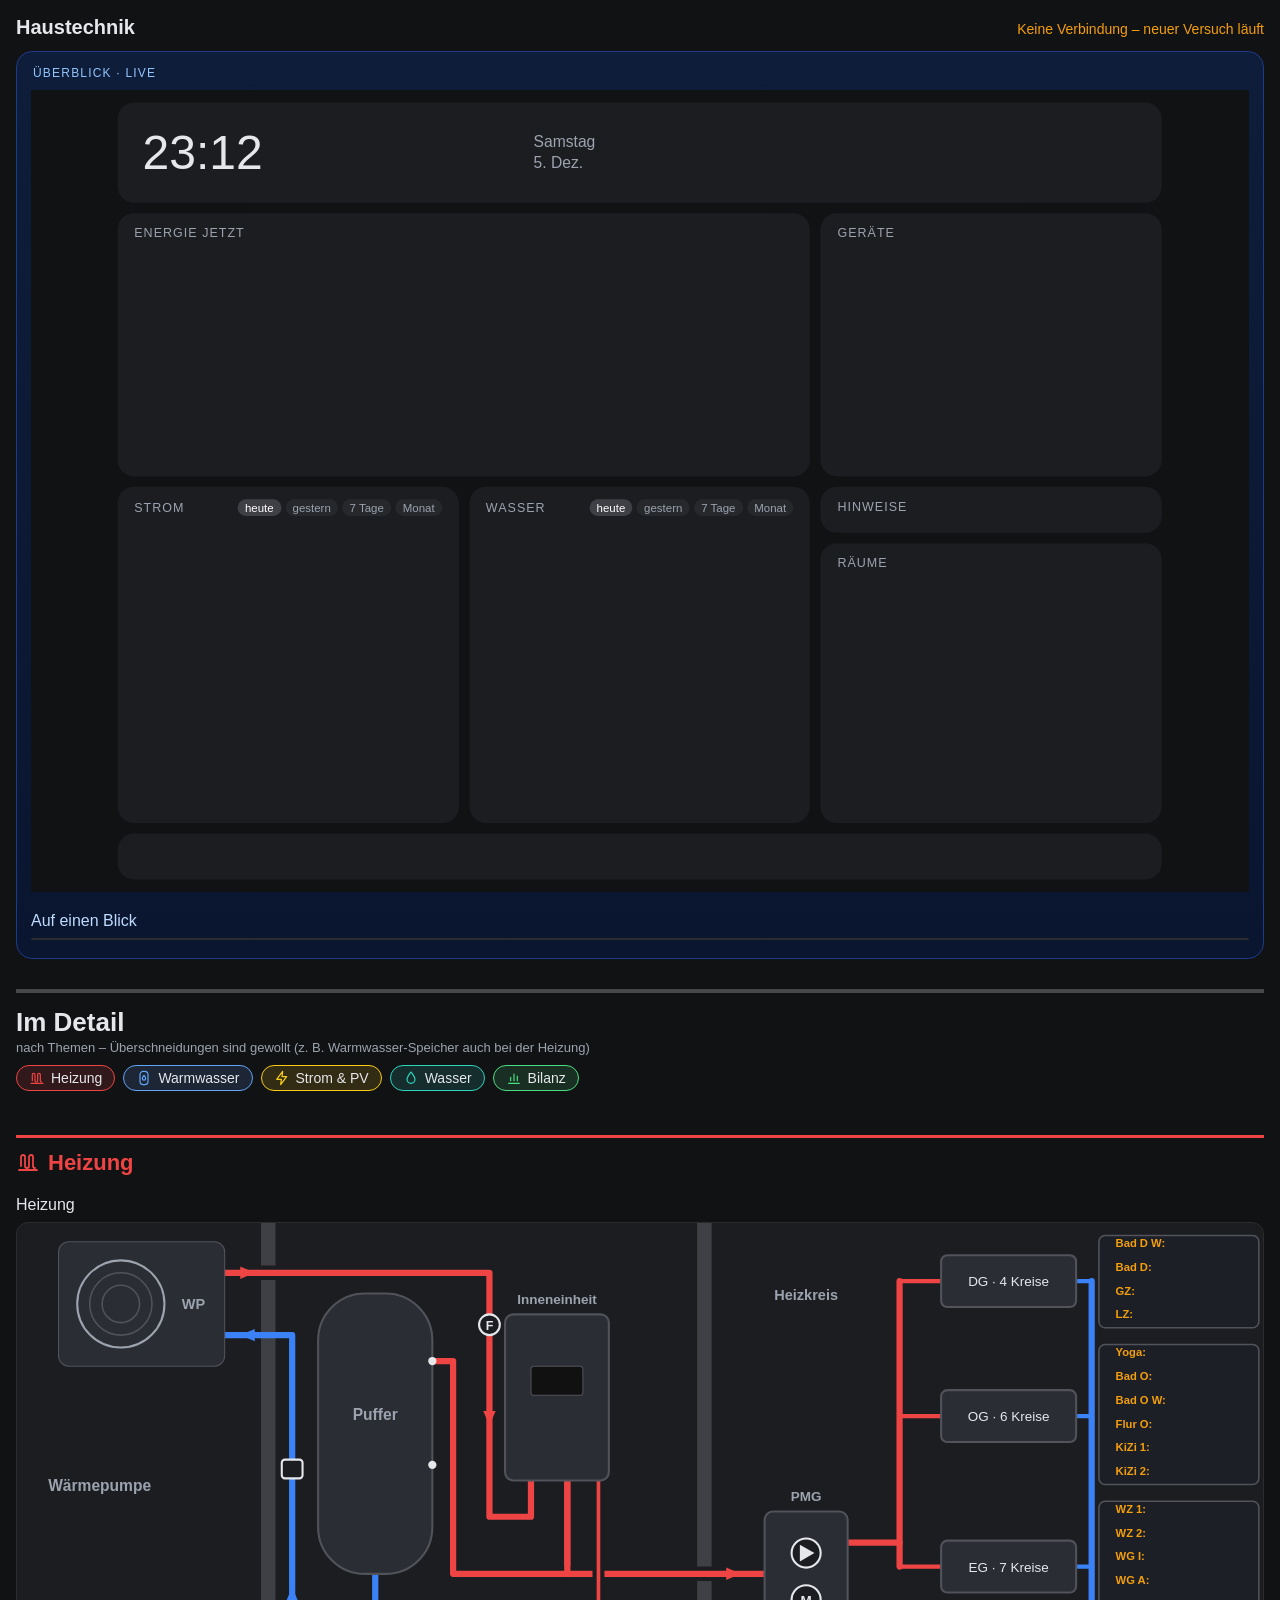
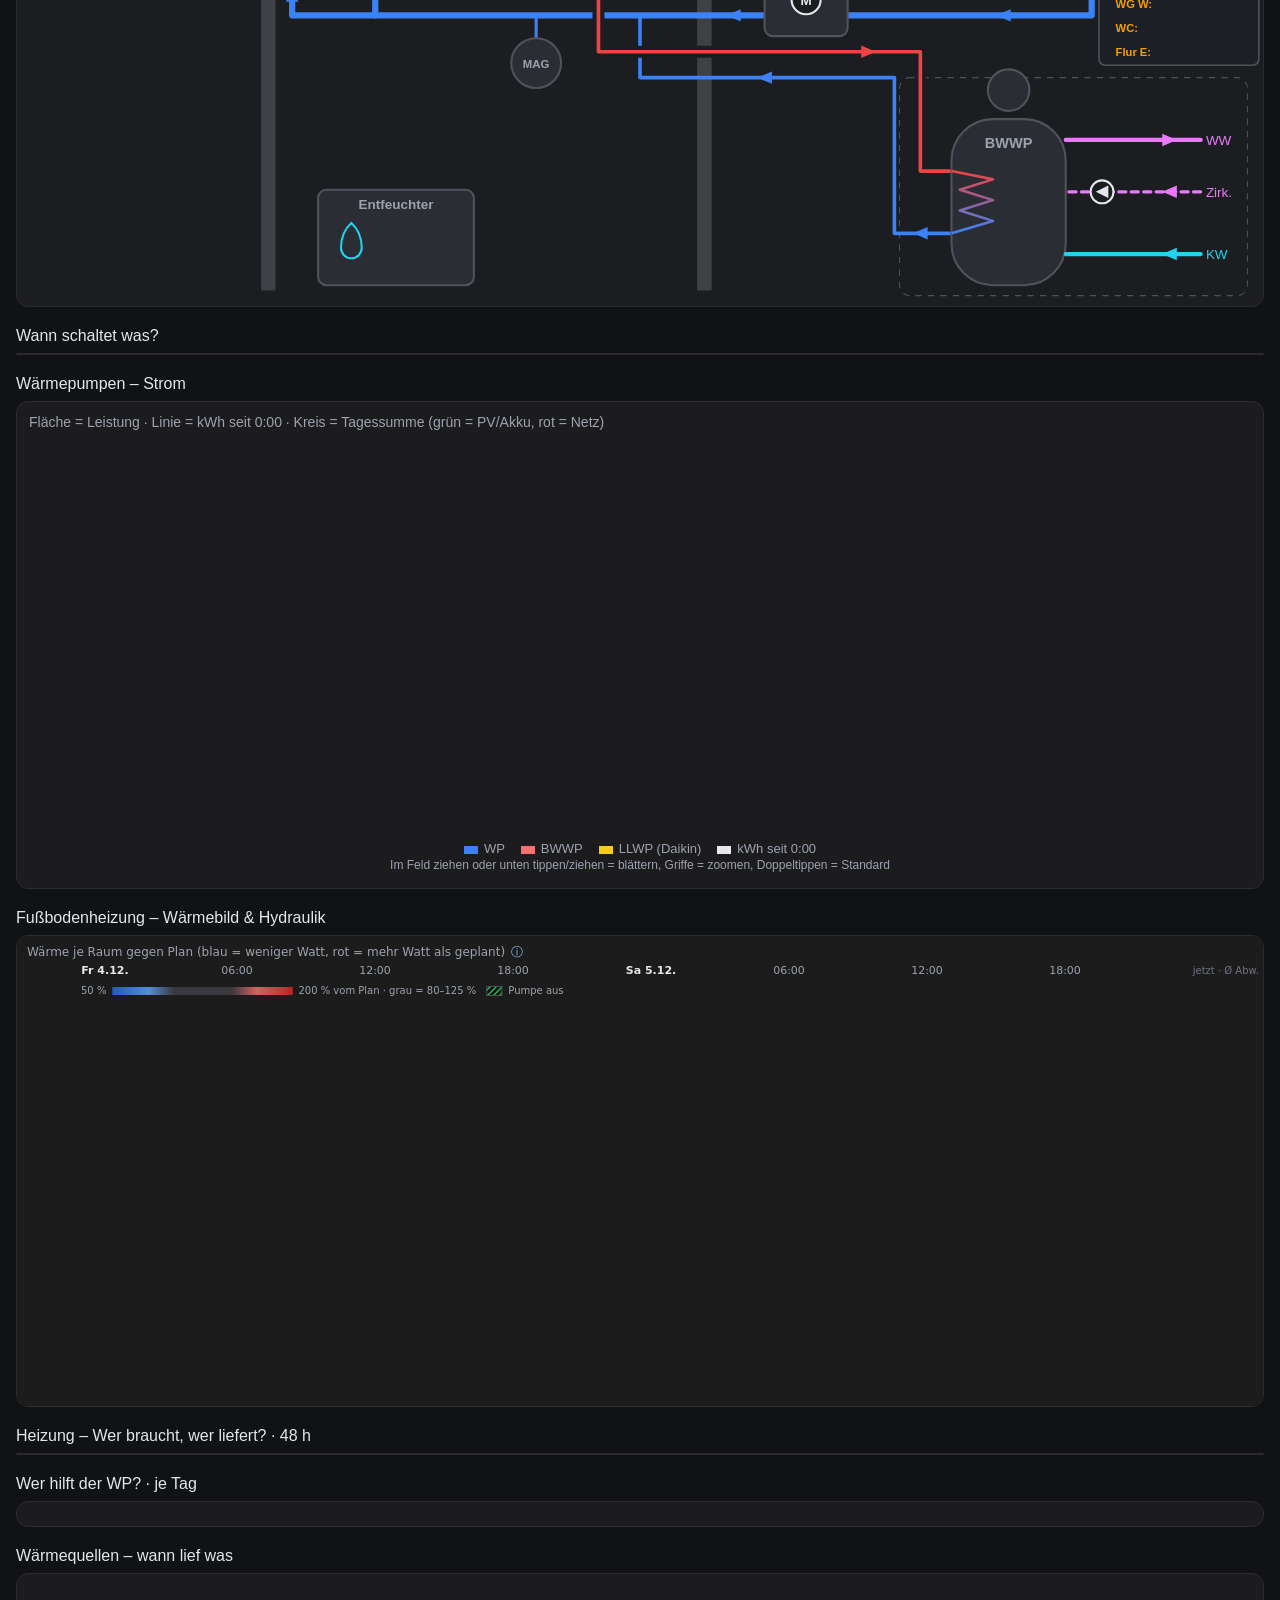
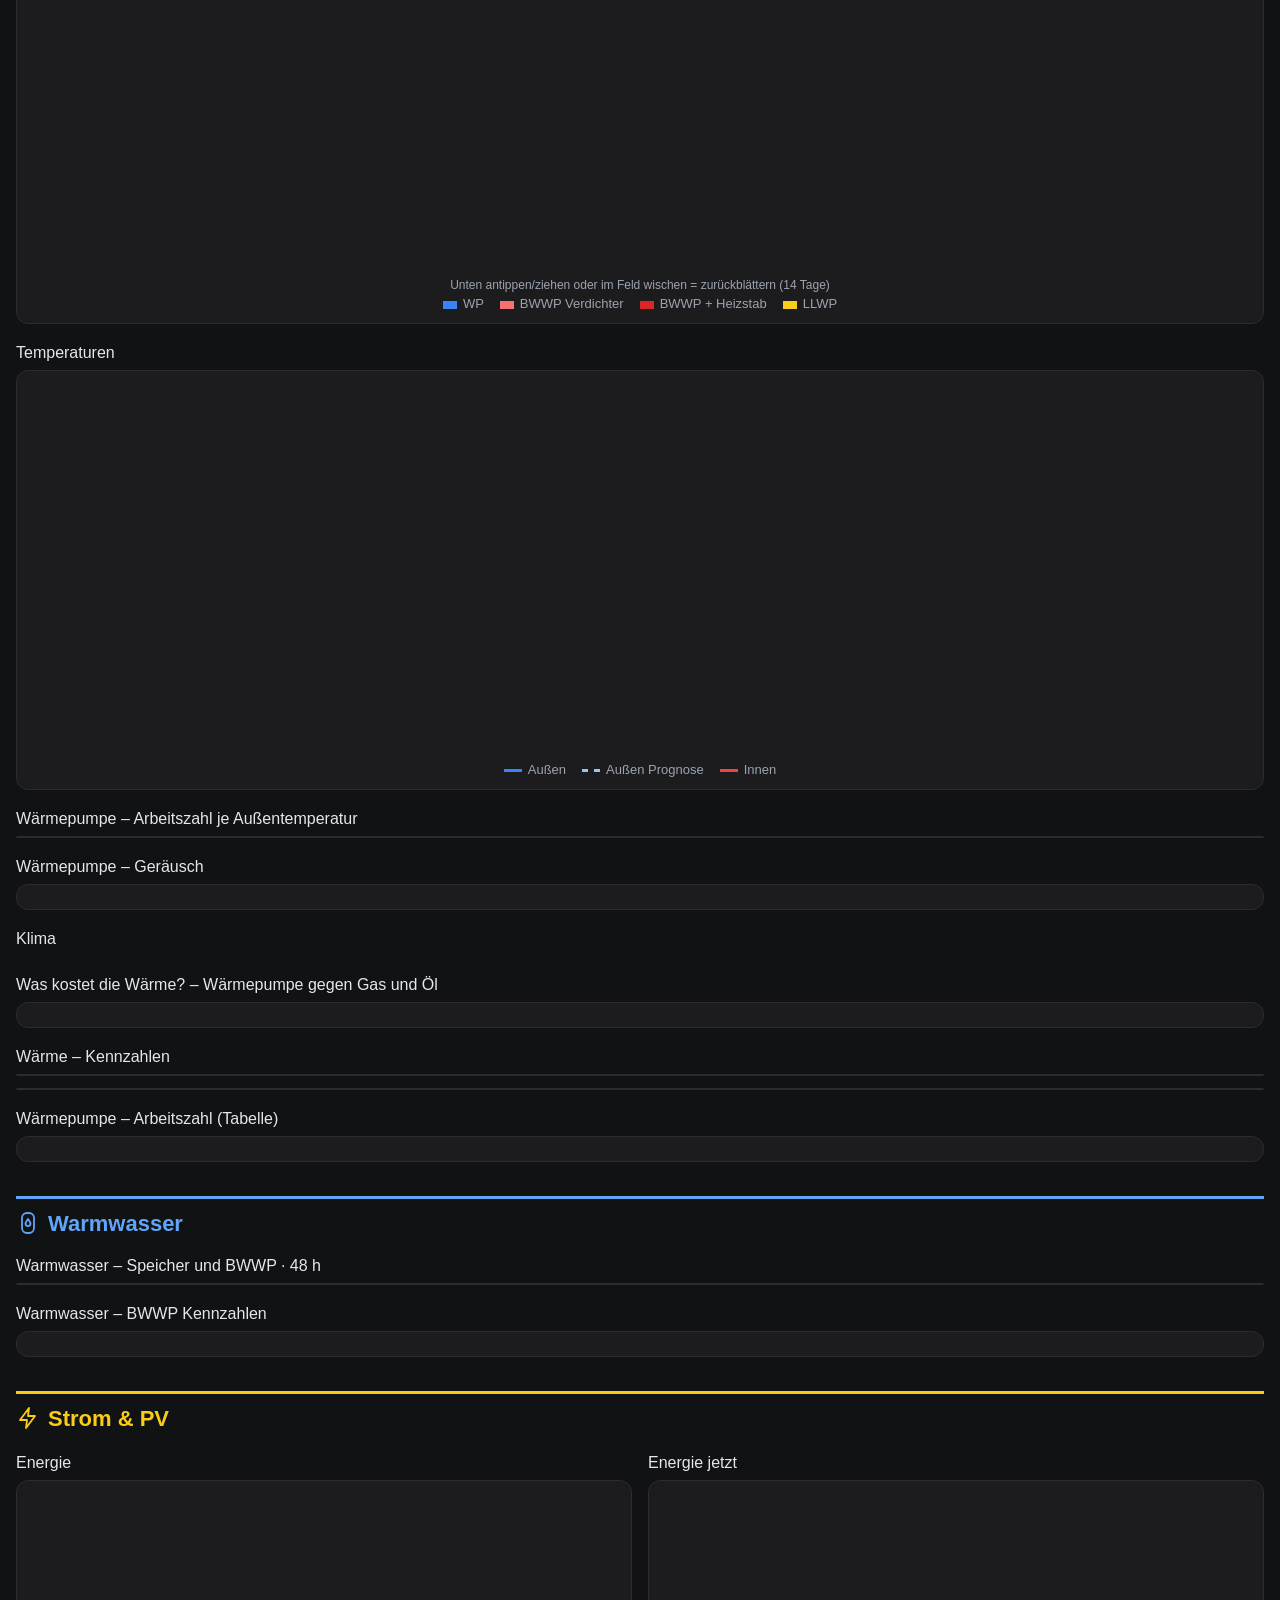
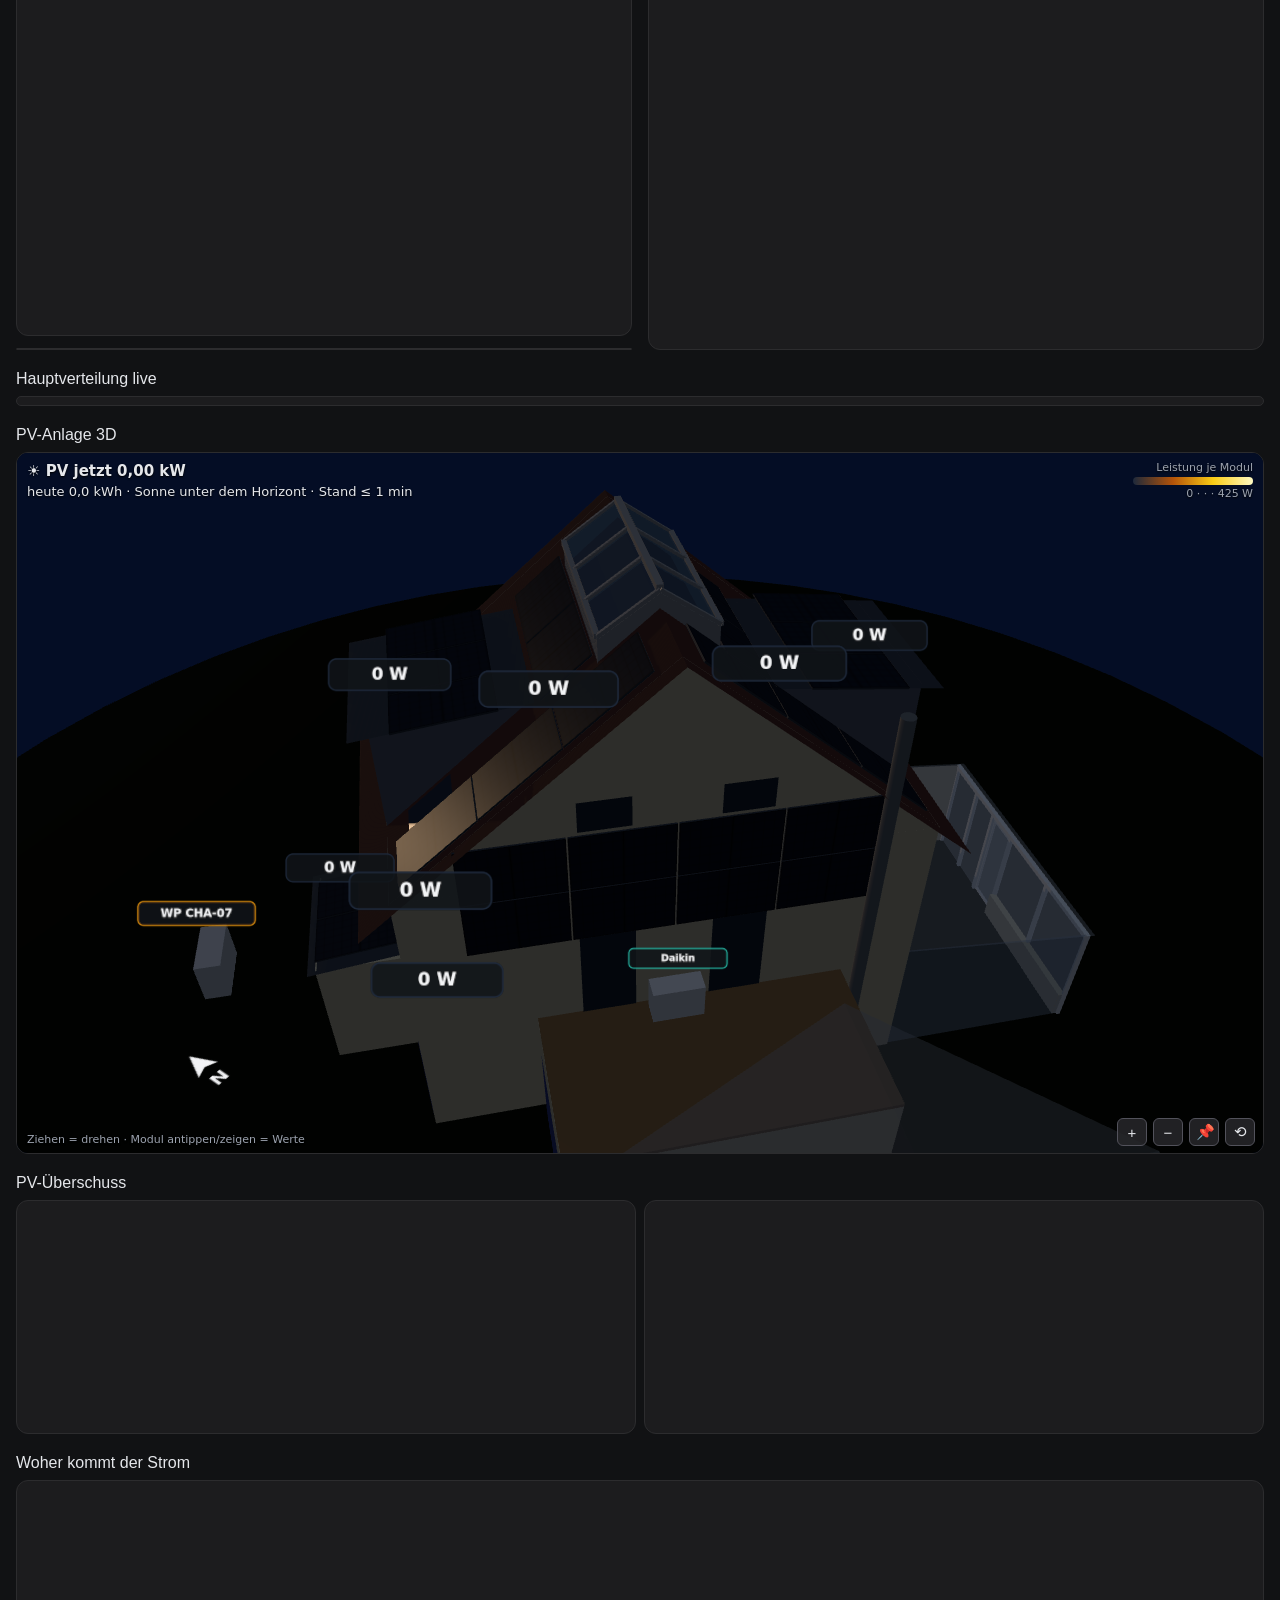
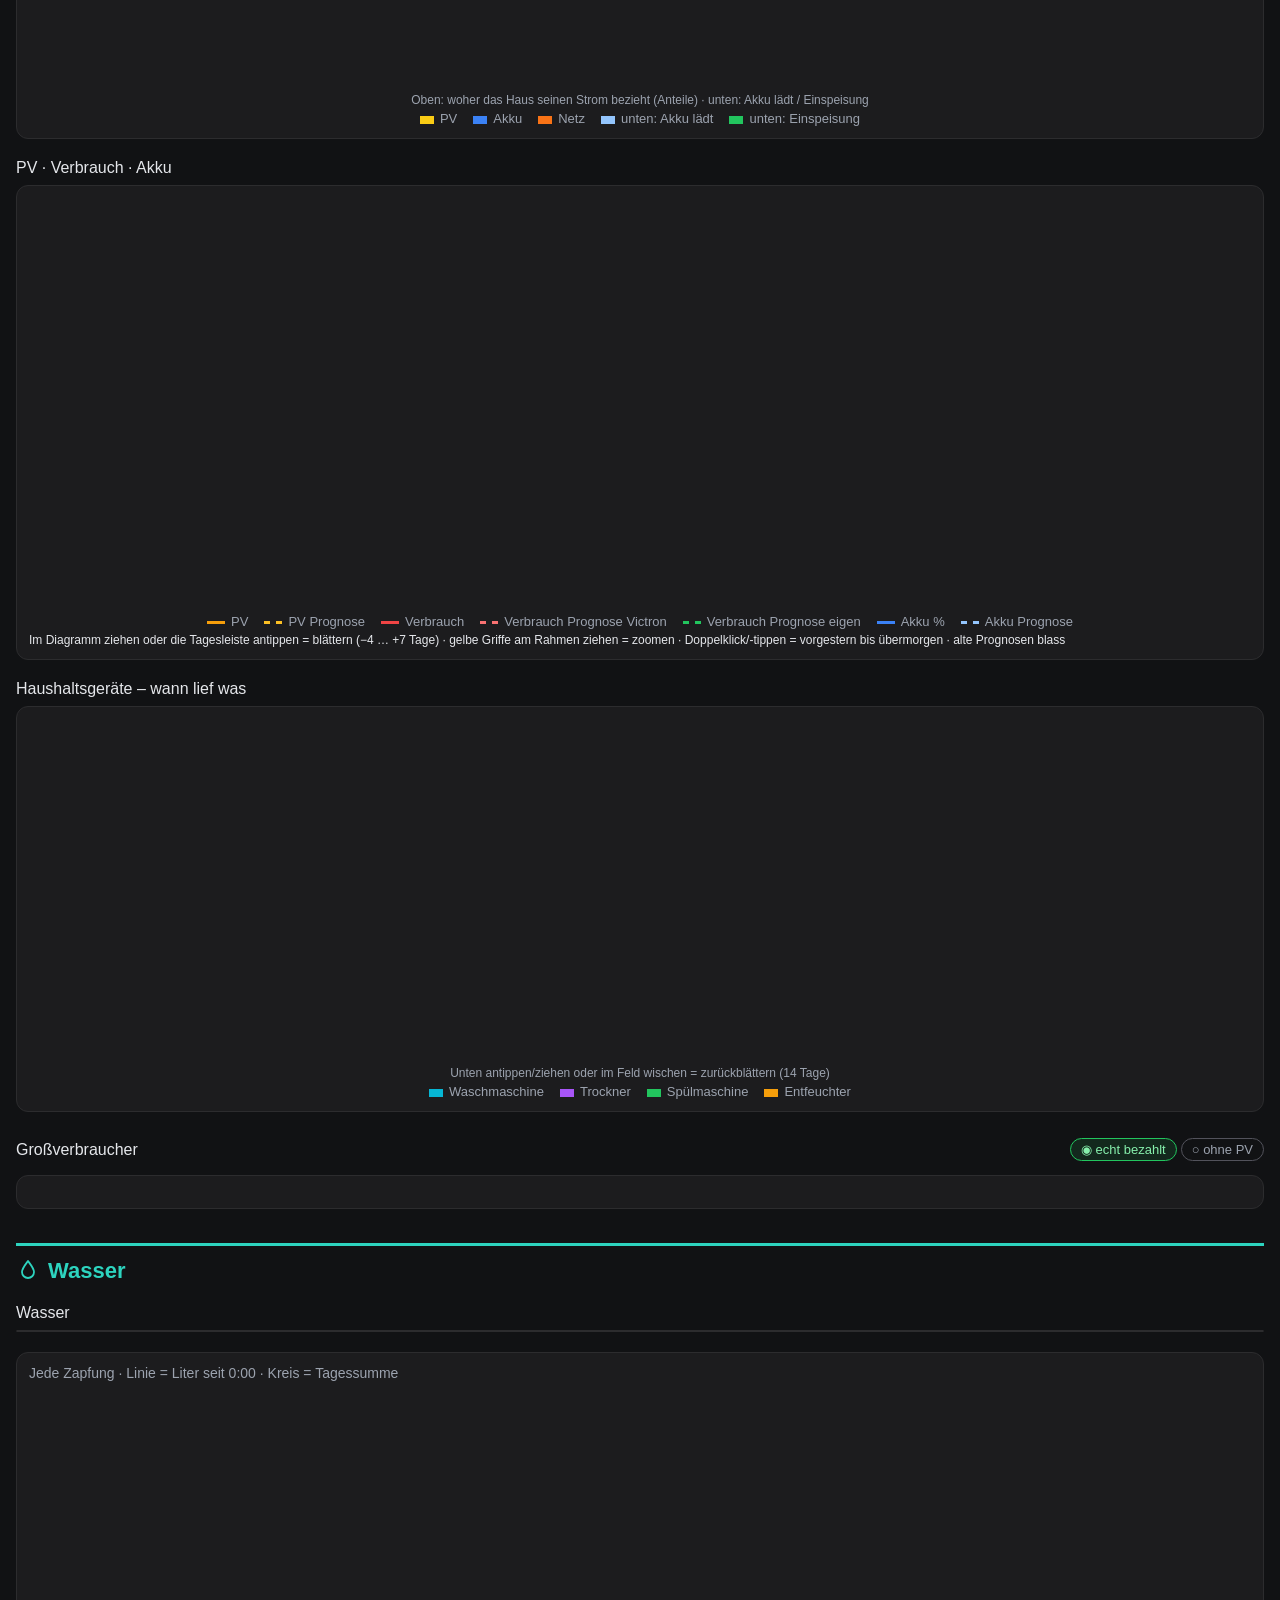
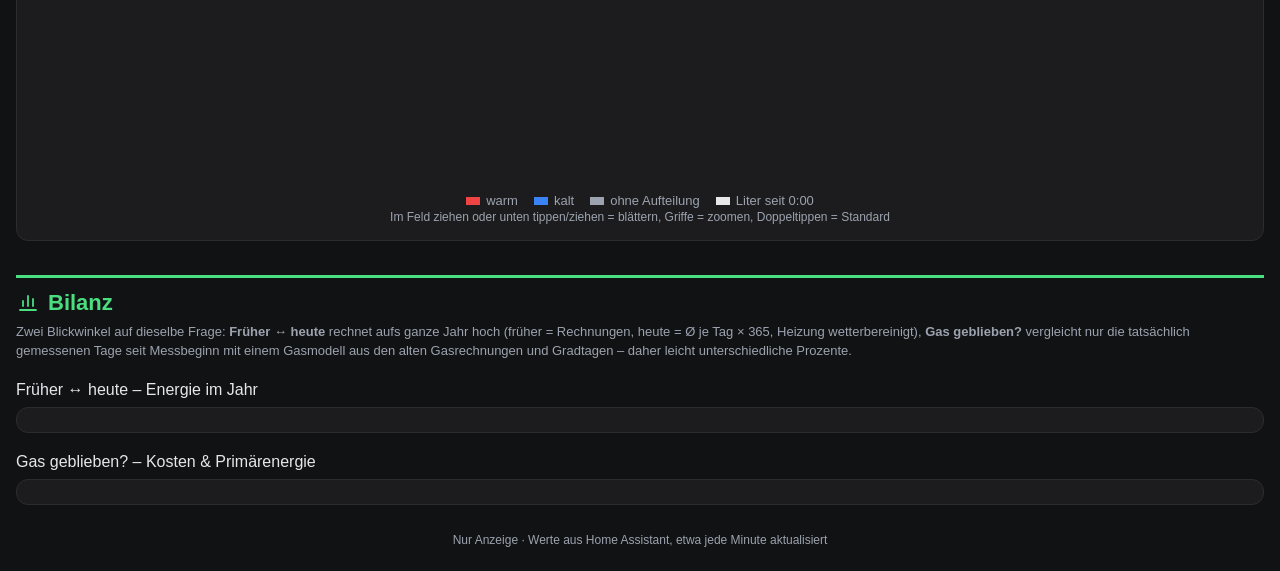
==== commit 8ae0aacd: "Anzeige: index.html" ====
--- a/index.html
+++ b/index.html
@@ -274,7 +274,7 @@
 <script src="lib/vgs_bwwp_temp.js?v=202611280146"></script>
 <script src="lib/vgs_heizbedarf.js?v=202611280052"></script>
 <script src="lib/vgs_waermekosten.js?v=202611151514"></script>
-<script src="lib/vgs_schwellen.js?v=202611281150"></script>
+<script src="lib/vgs_schwellen.js?v=202611281153"></script>
 <script src="lib/vgs_wann.js?v=202611011239"></script>
 <script src="lib/vgs_zaehler.js?v=202610061700"></script>
 <script src="lib/vgs_kennzahlen.js?v=202611171542"></script>
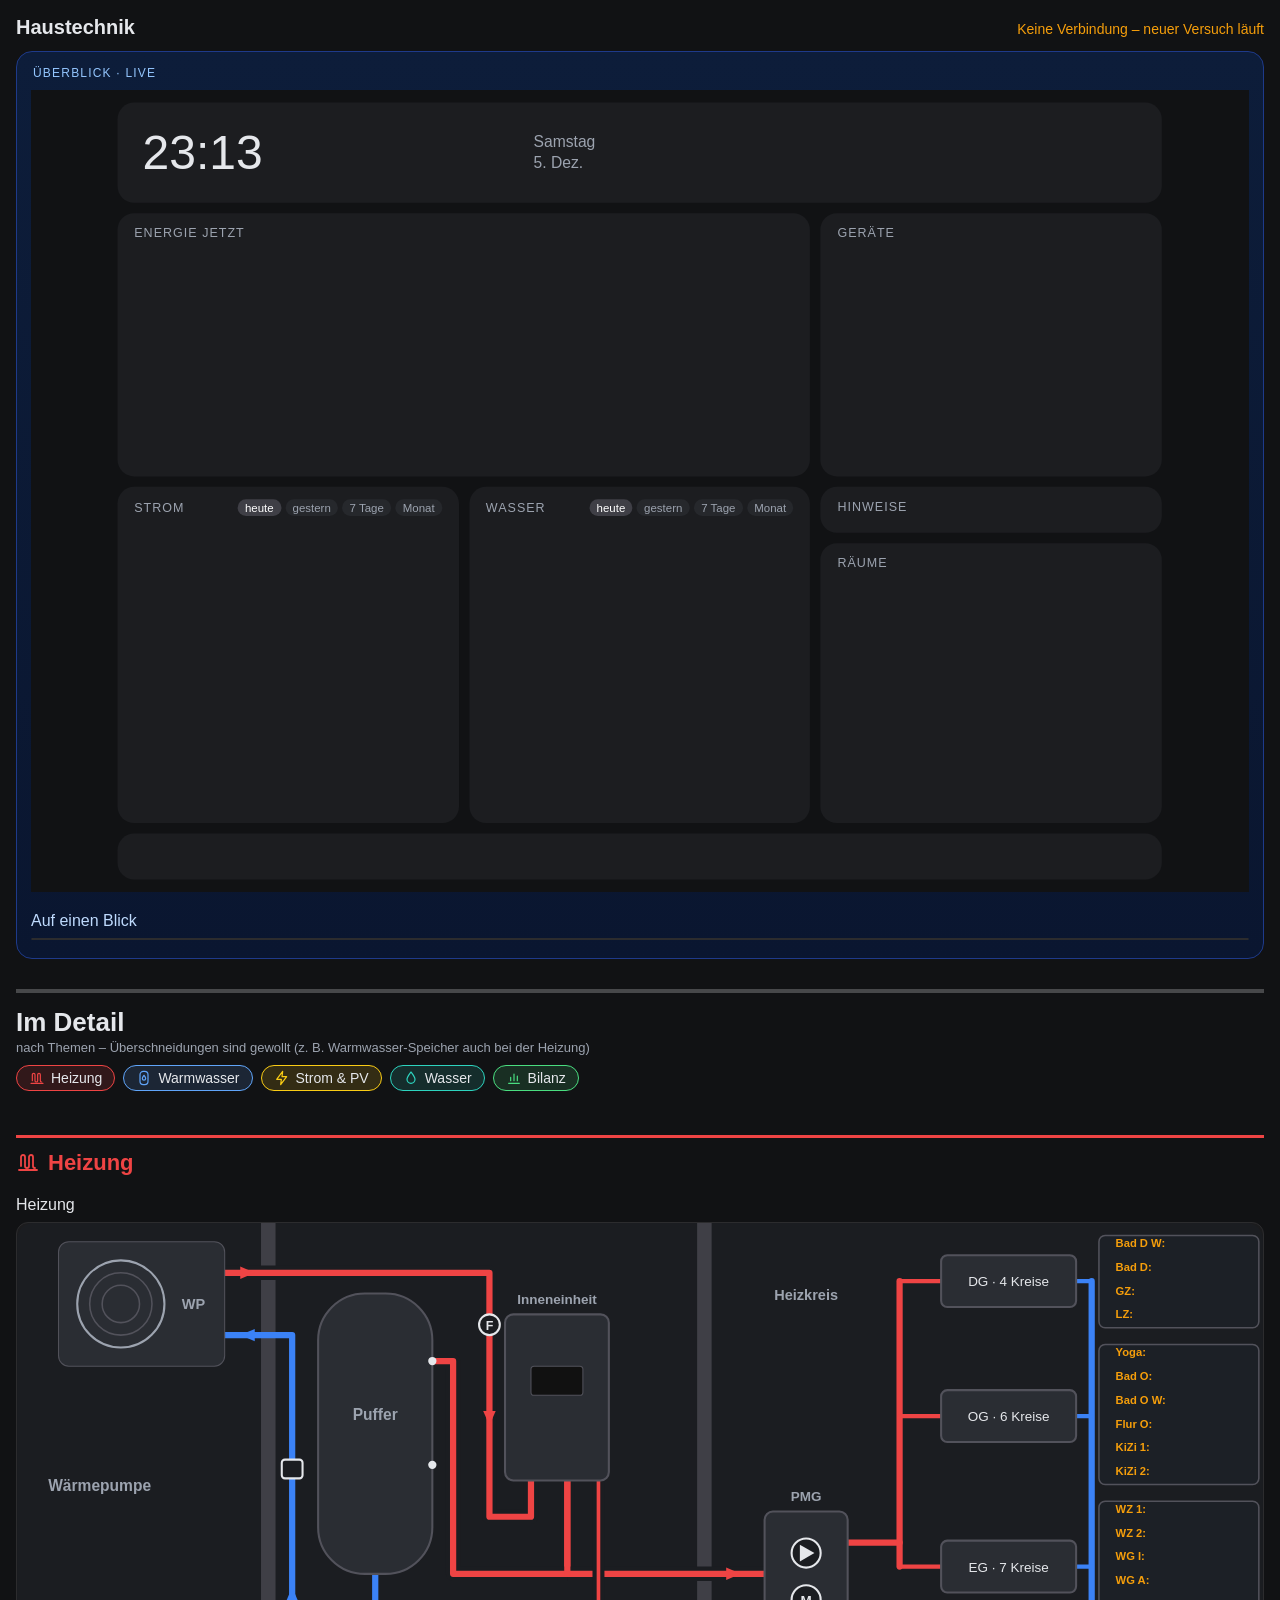
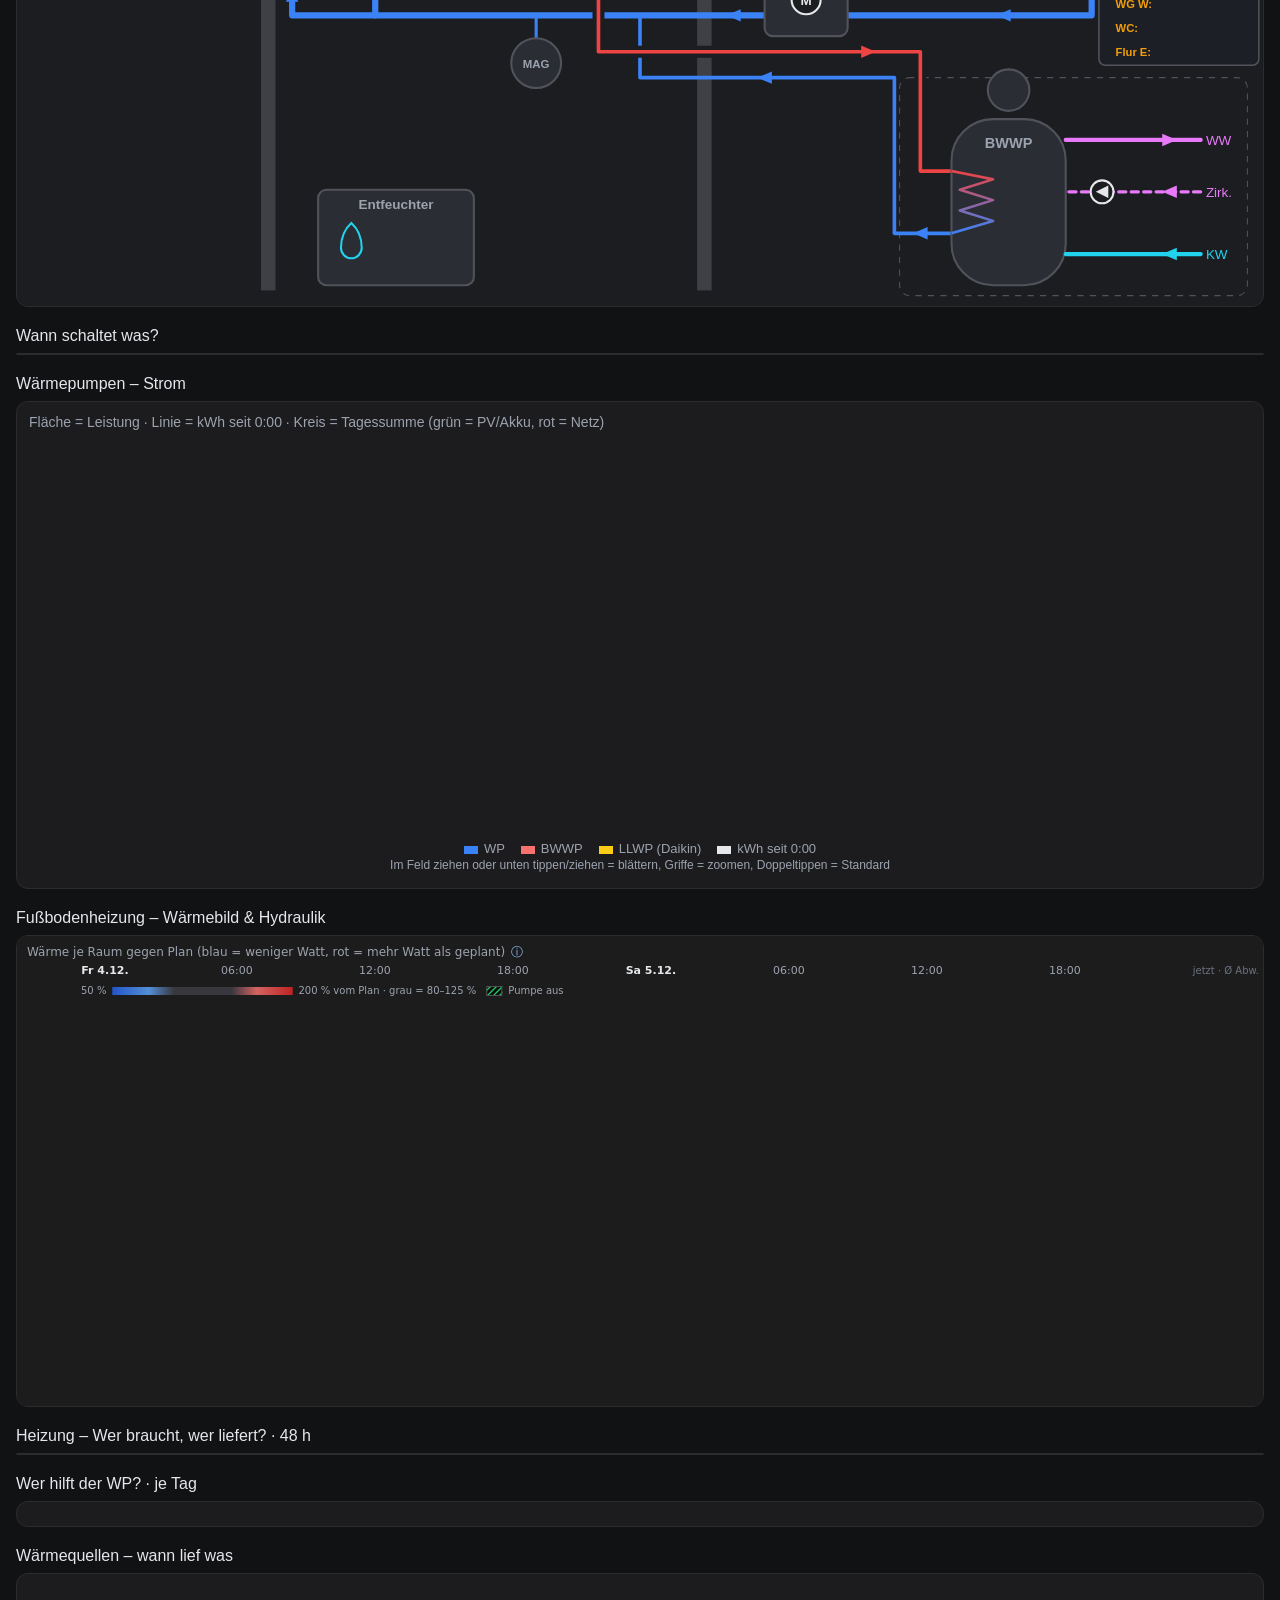
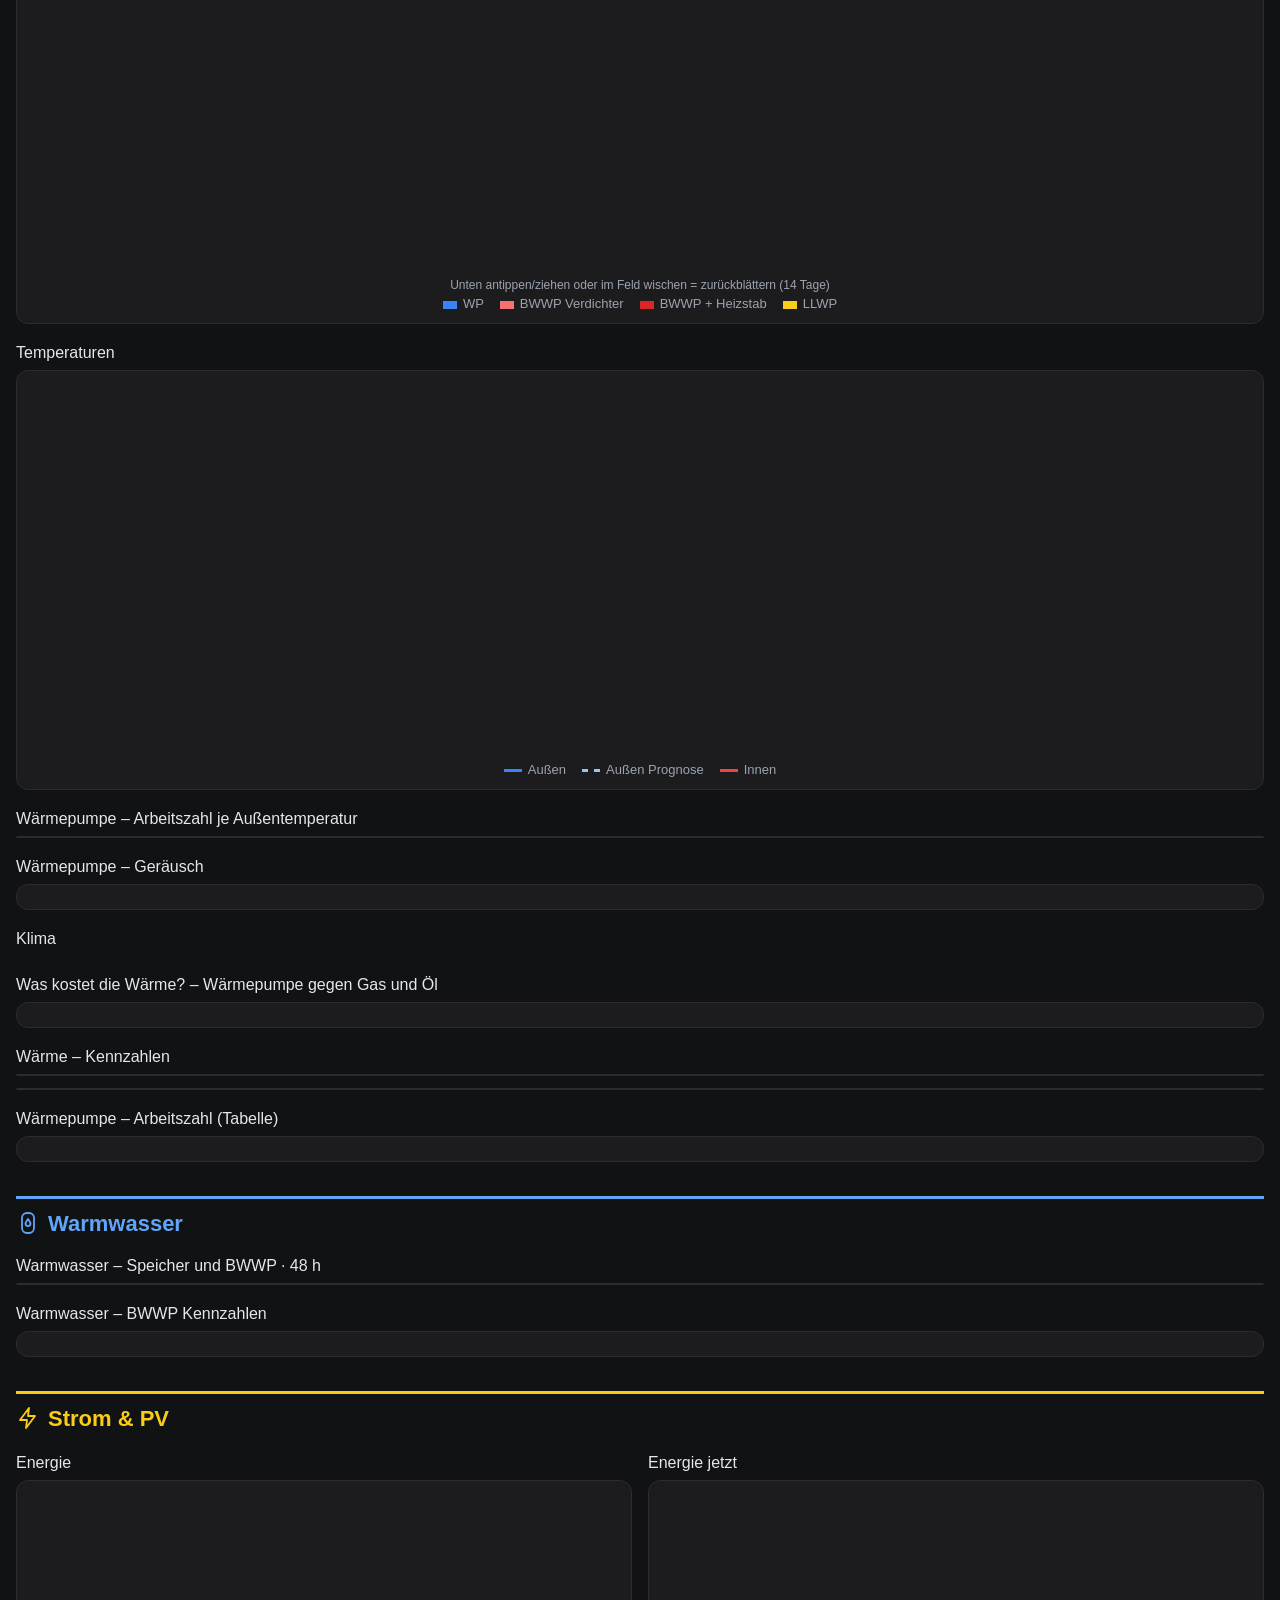
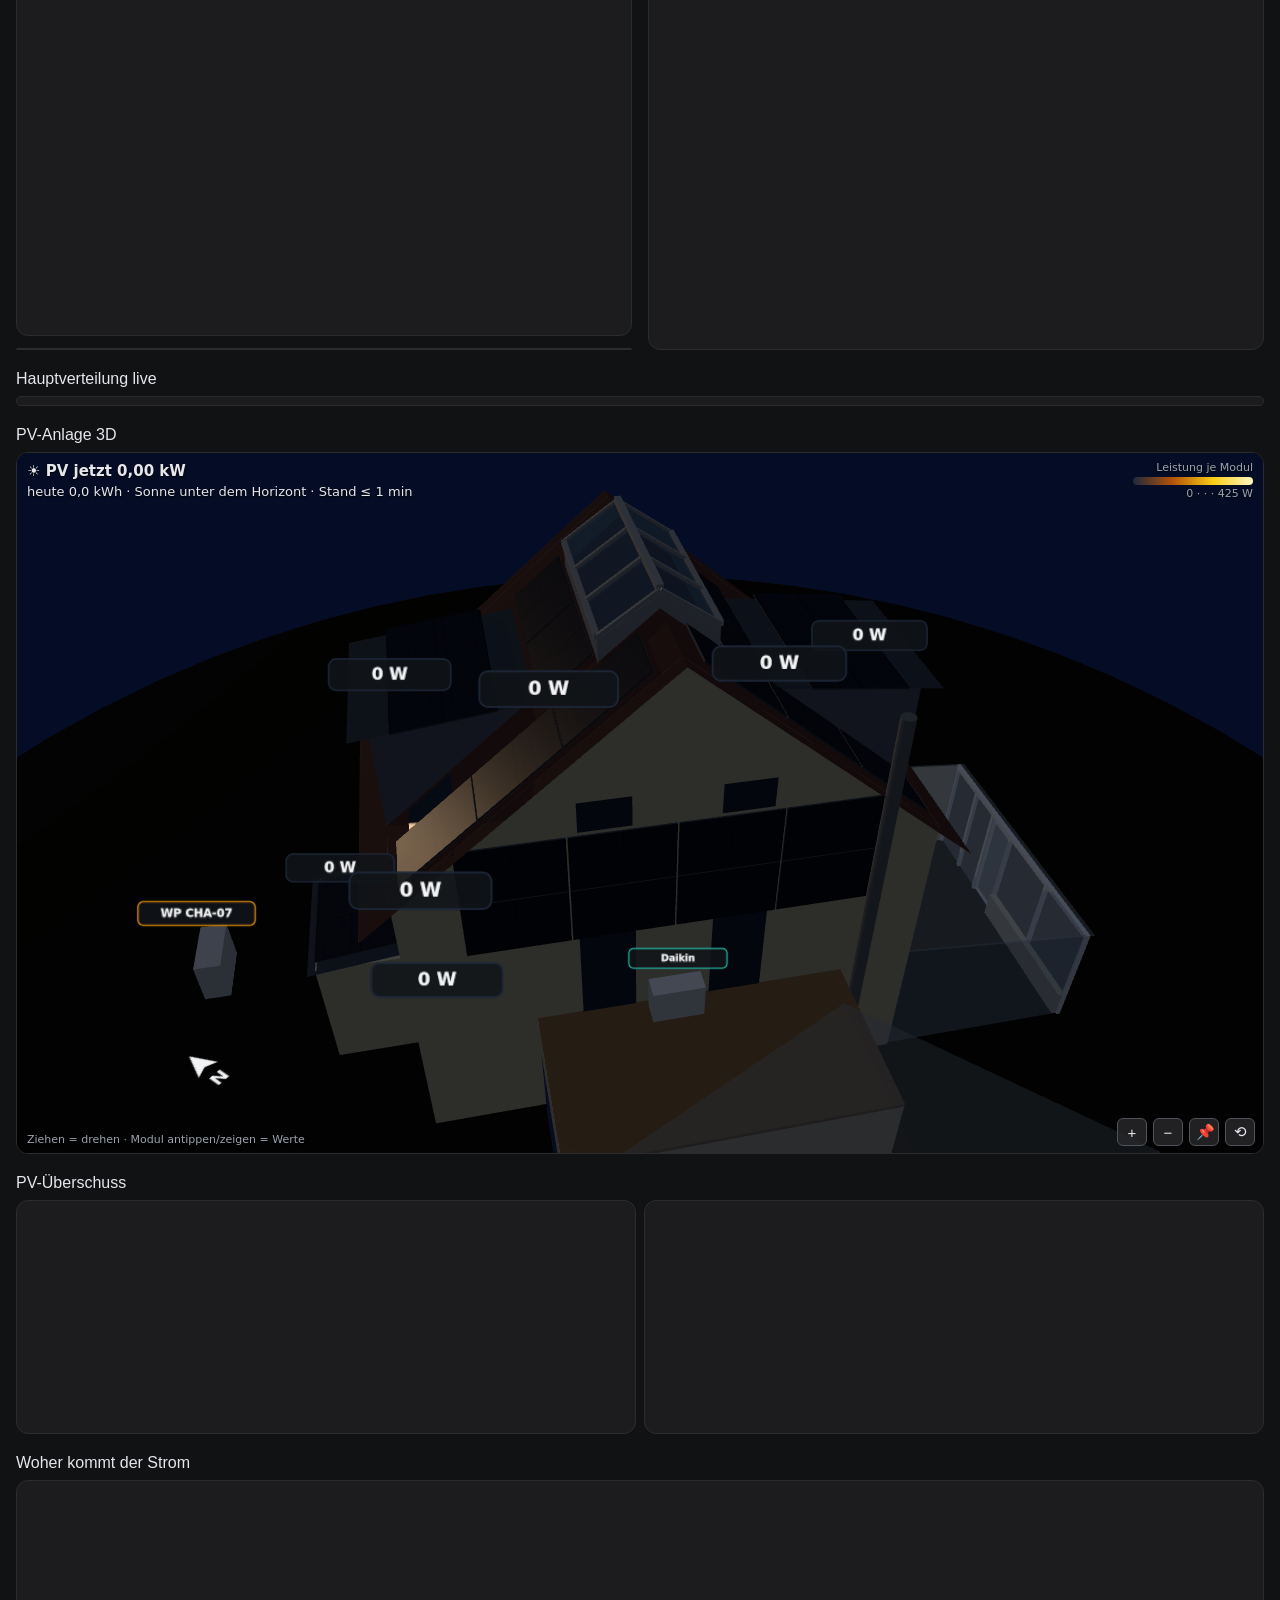
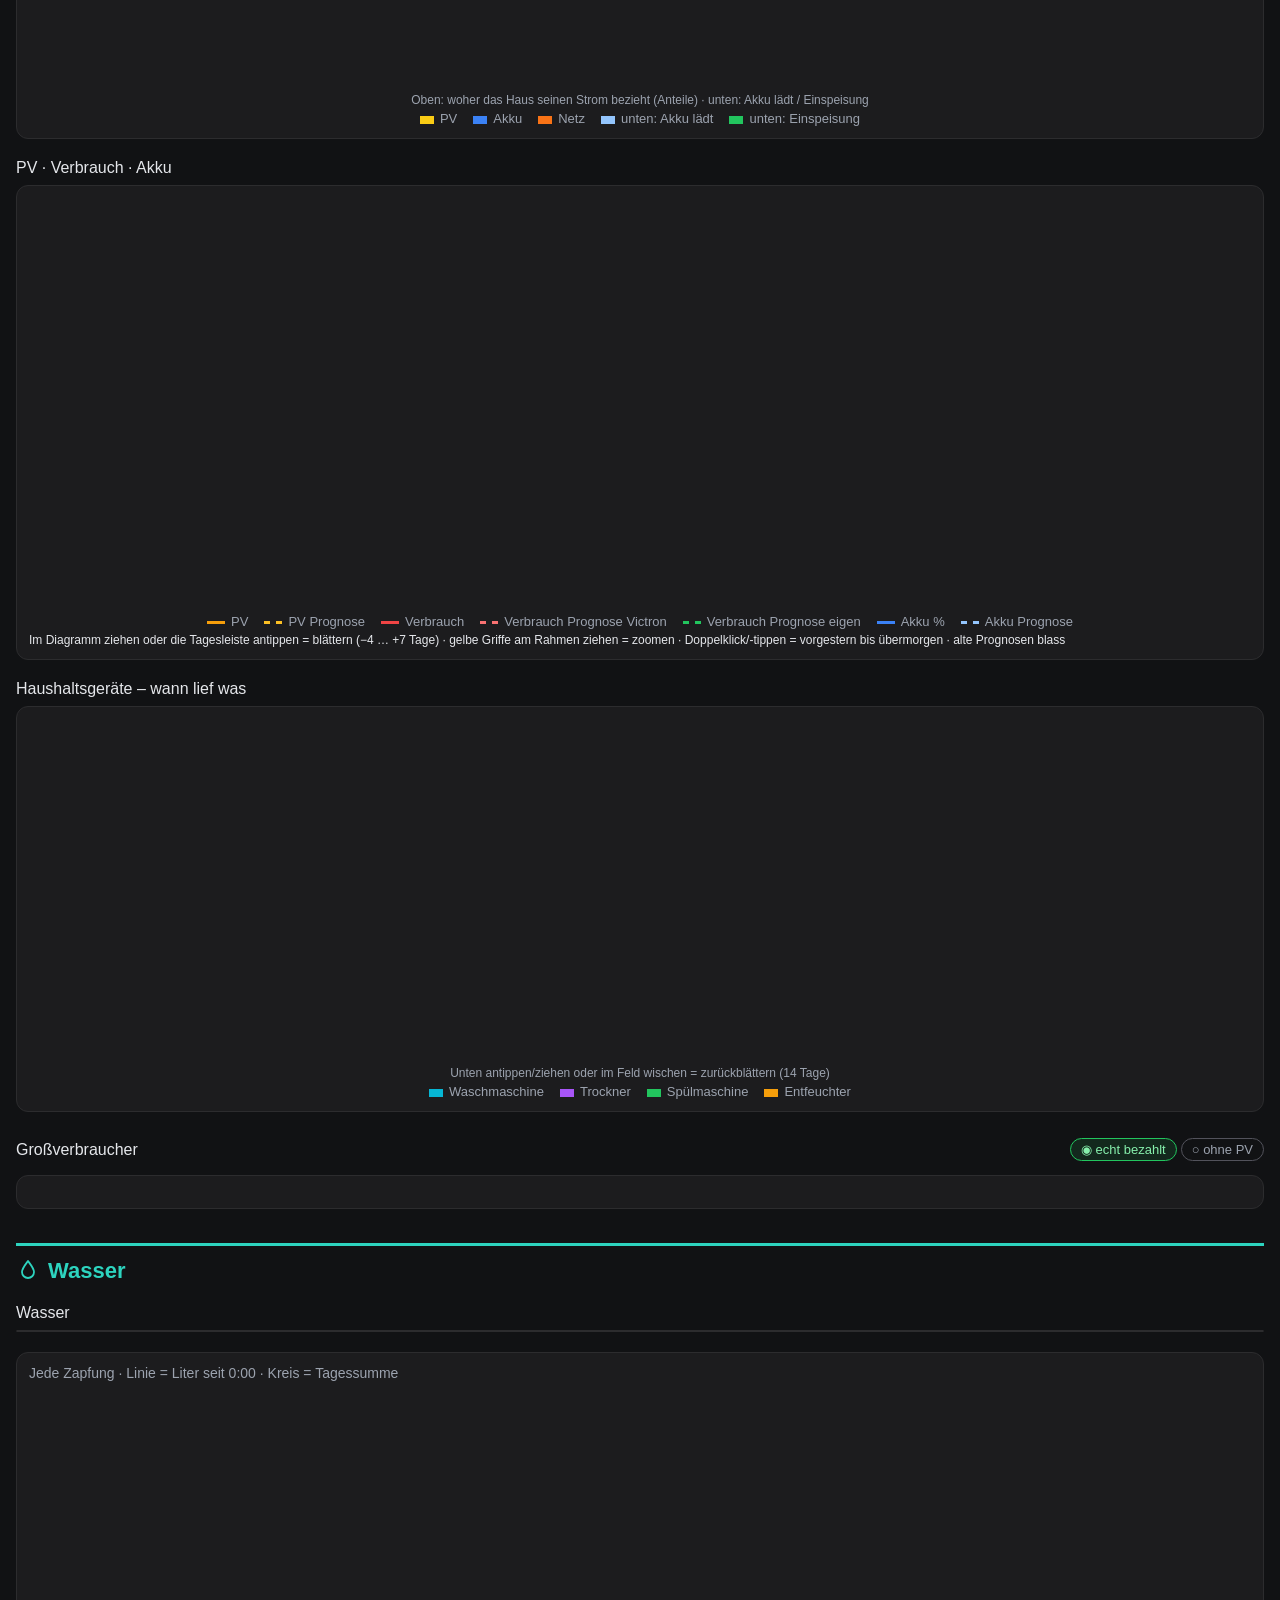
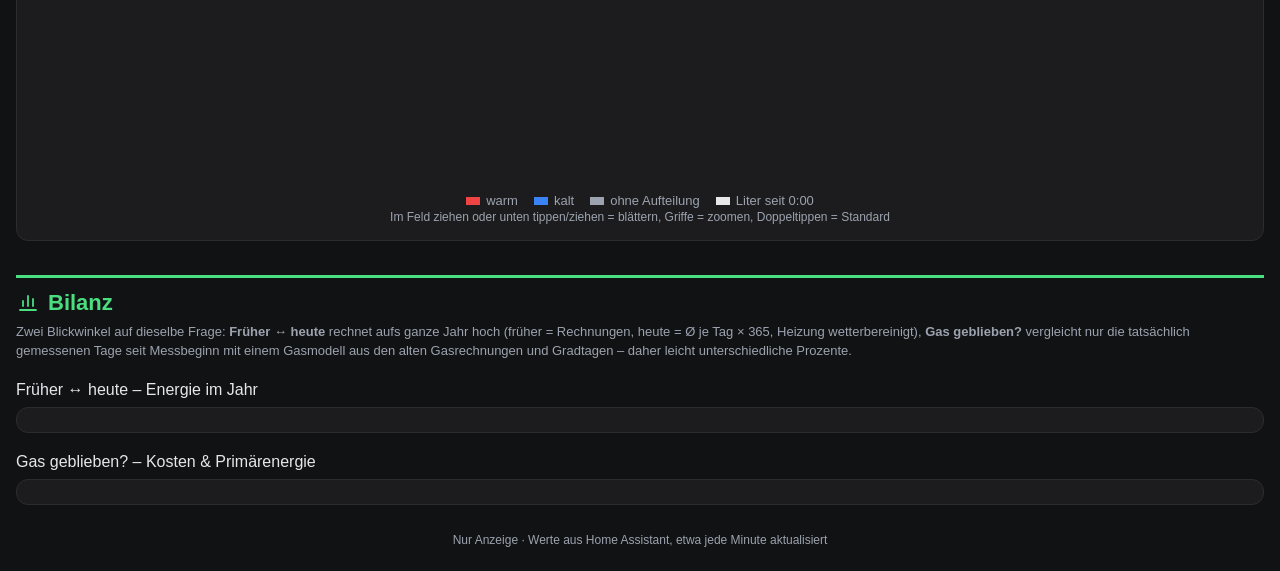
==== commit 8a0f581e: "Anzeige: index.html" ====
--- a/index.html
+++ b/index.html
@@ -274,7 +274,7 @@
 <script src="lib/vgs_bwwp_temp.js?v=202611280146"></script>
 <script src="lib/vgs_heizbedarf.js?v=202611280052"></script>
 <script src="lib/vgs_waermekosten.js?v=202611151514"></script>
-<script src="lib/vgs_schwellen.js?v=202611281153"></script>
+<script src="lib/vgs_schwellen.js?v=202611281239"></script>
 <script src="lib/vgs_wann.js?v=202611011239"></script>
 <script src="lib/vgs_zaehler.js?v=202610061700"></script>
 <script src="lib/vgs_kennzahlen.js?v=202611171542"></script>
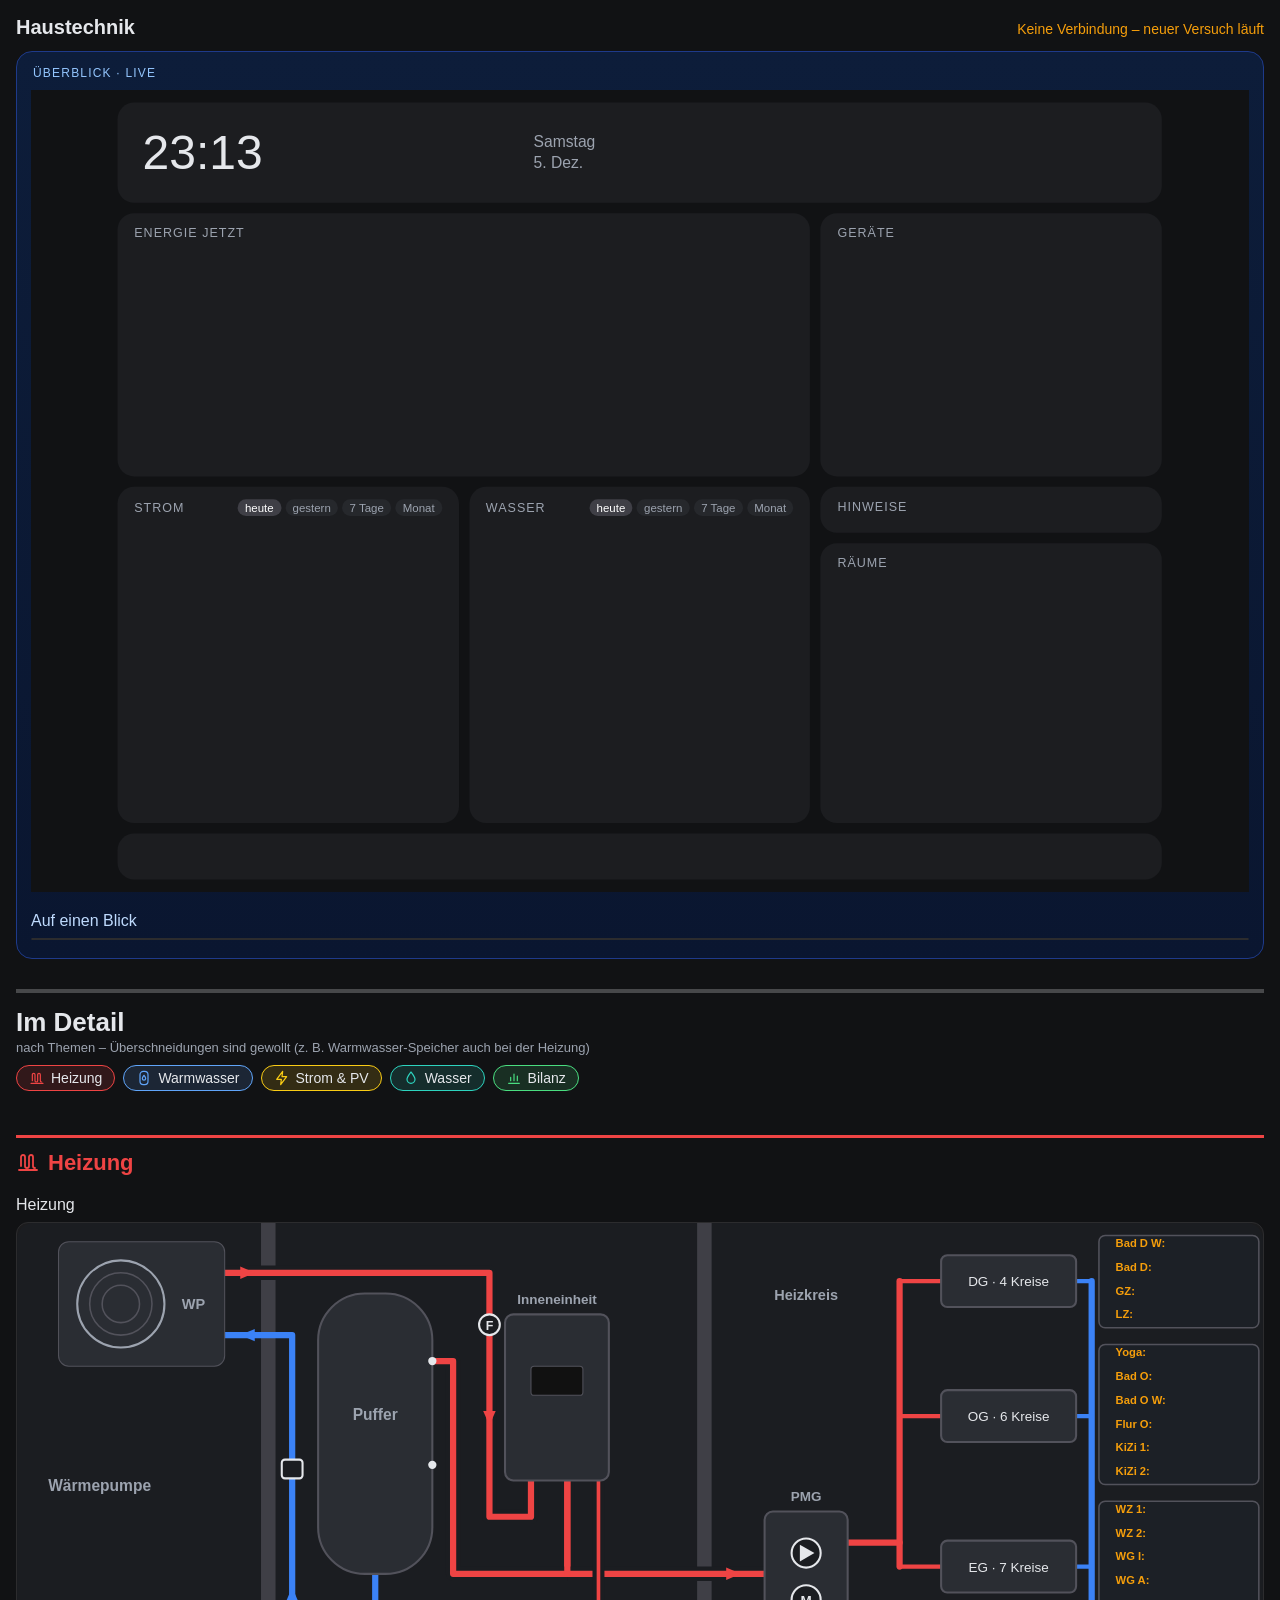
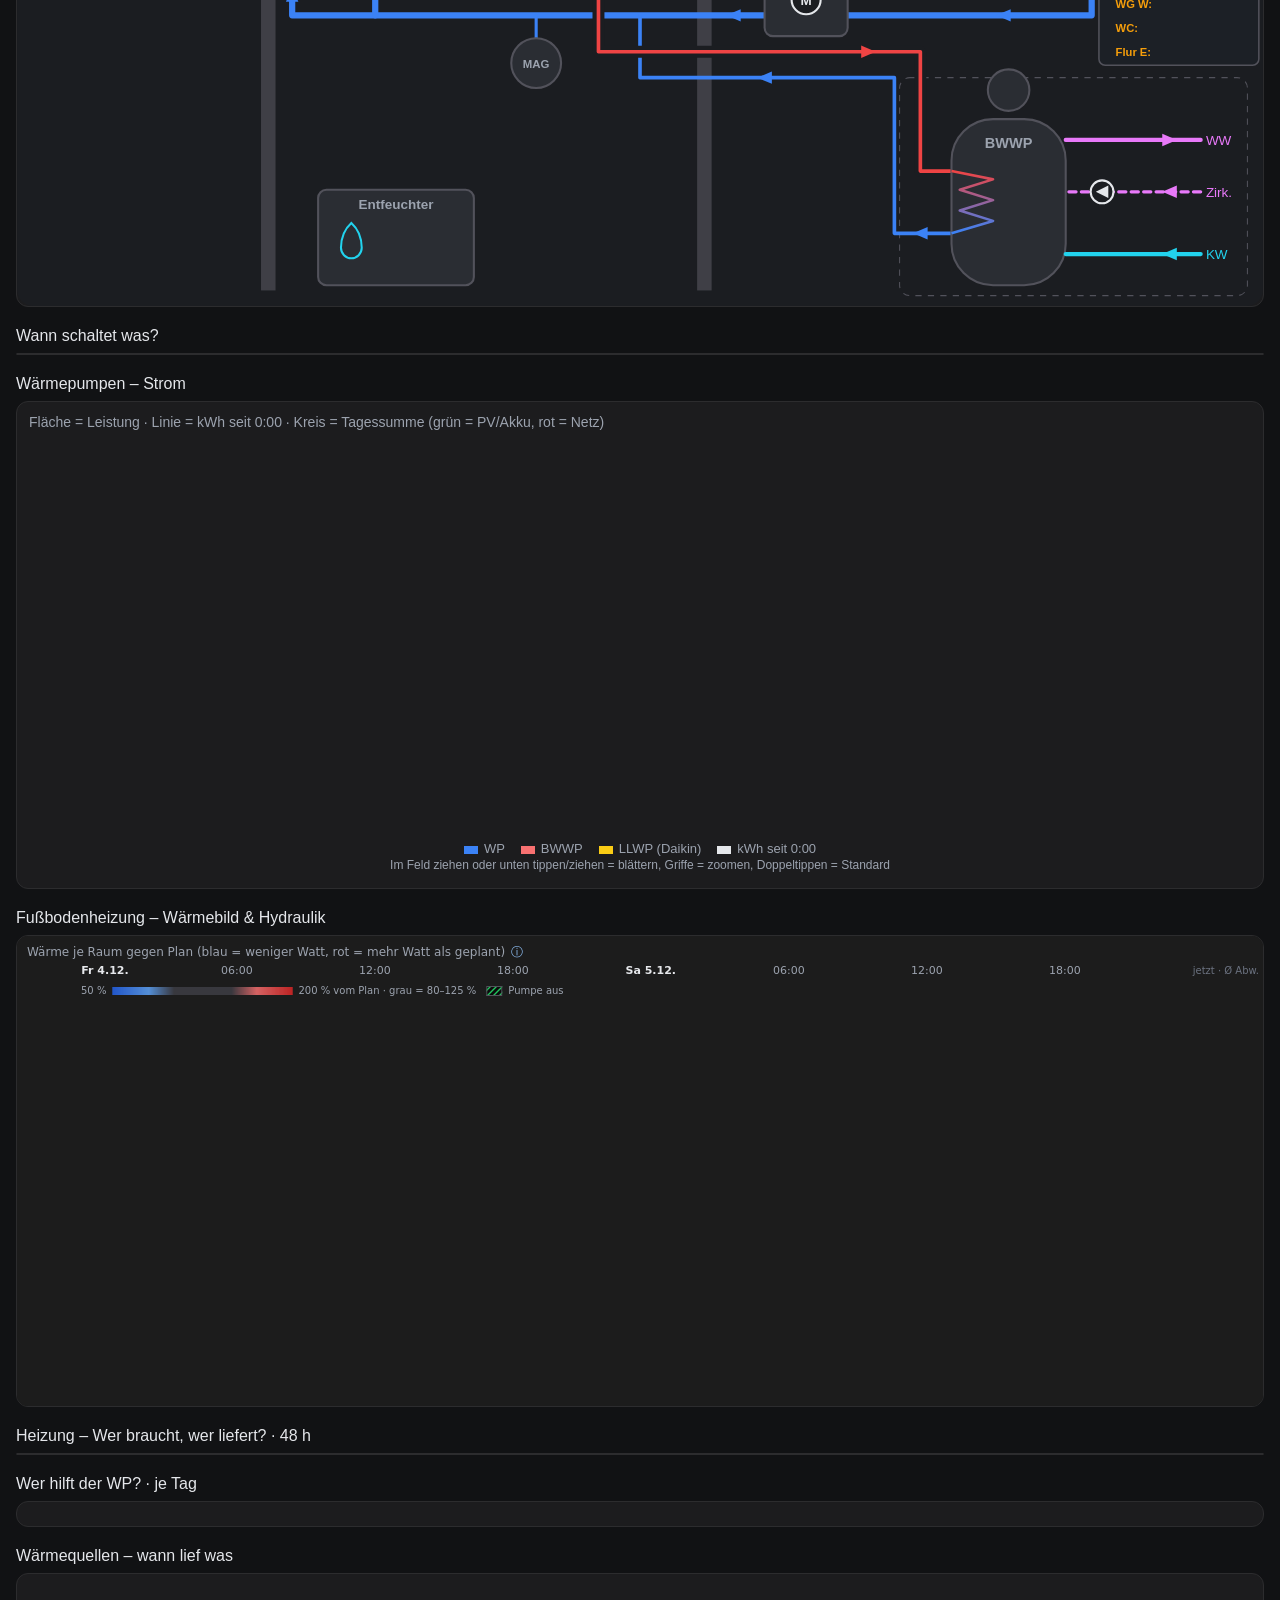
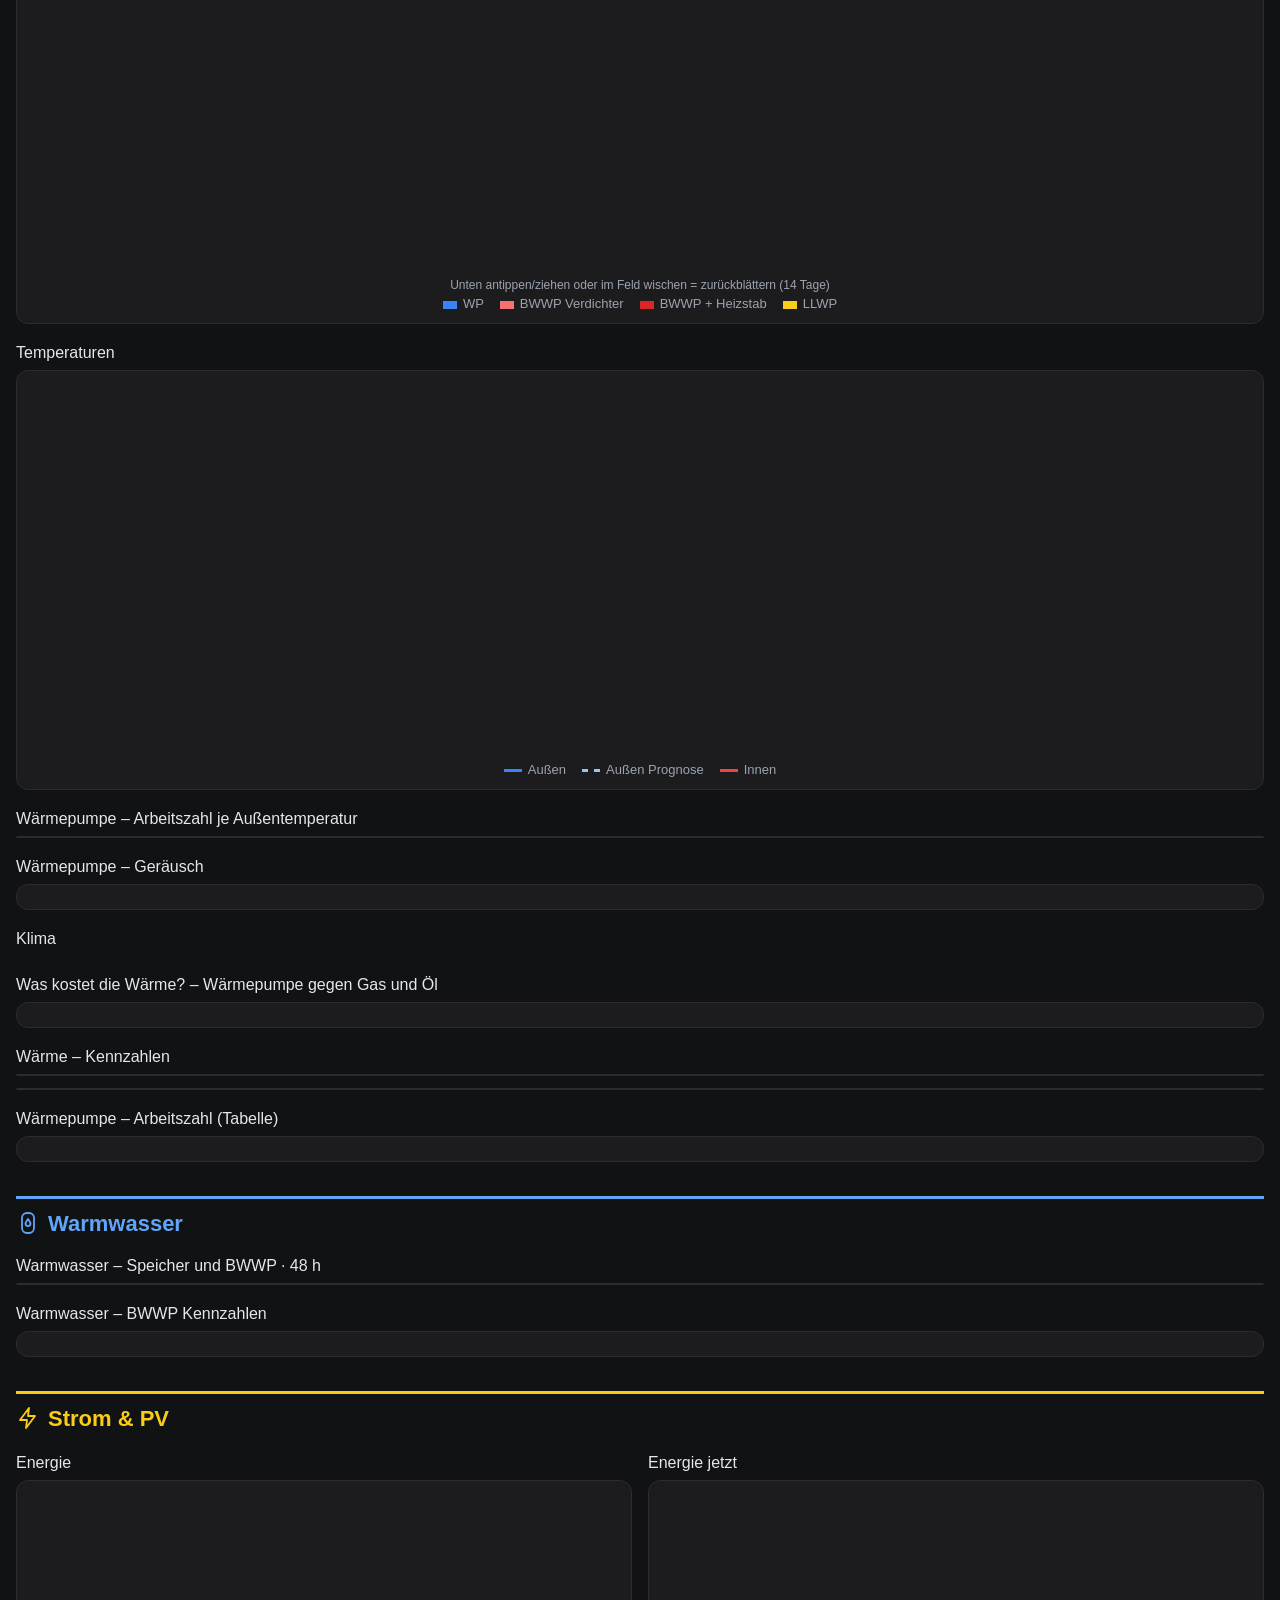
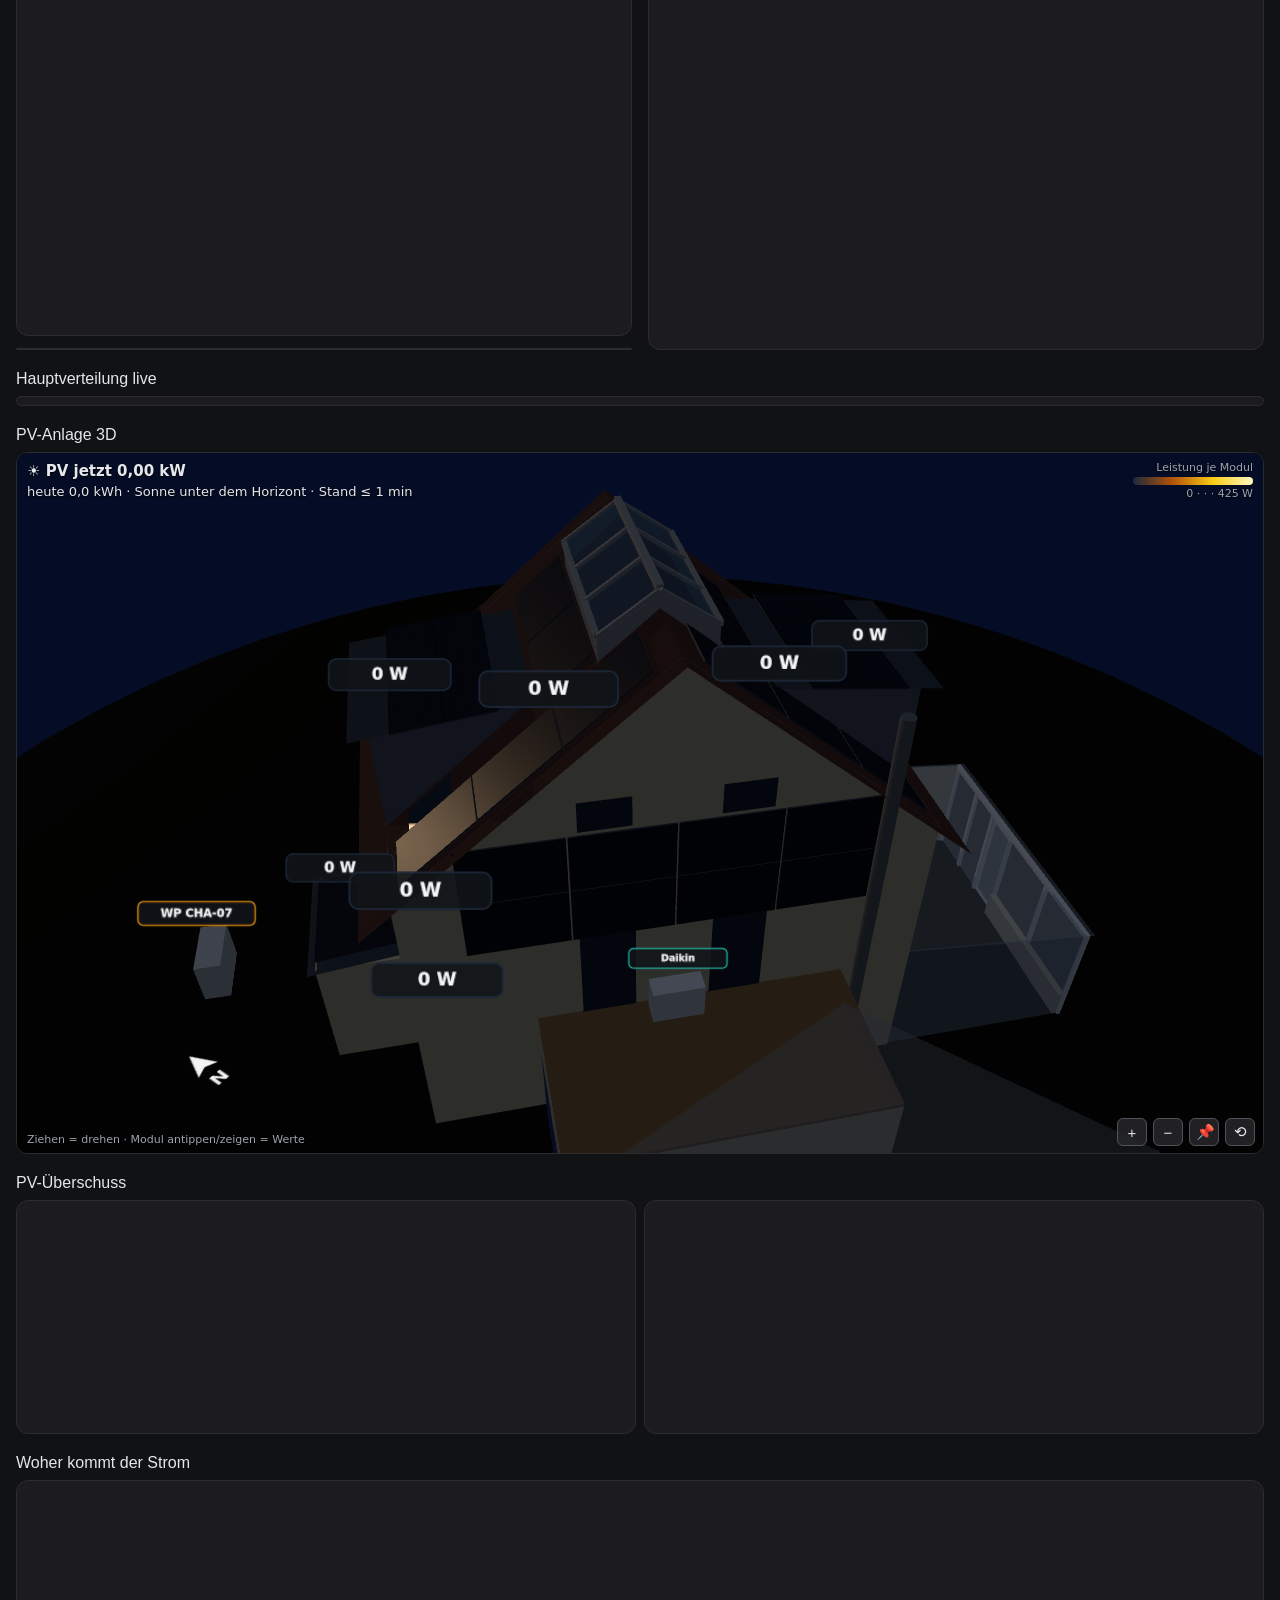
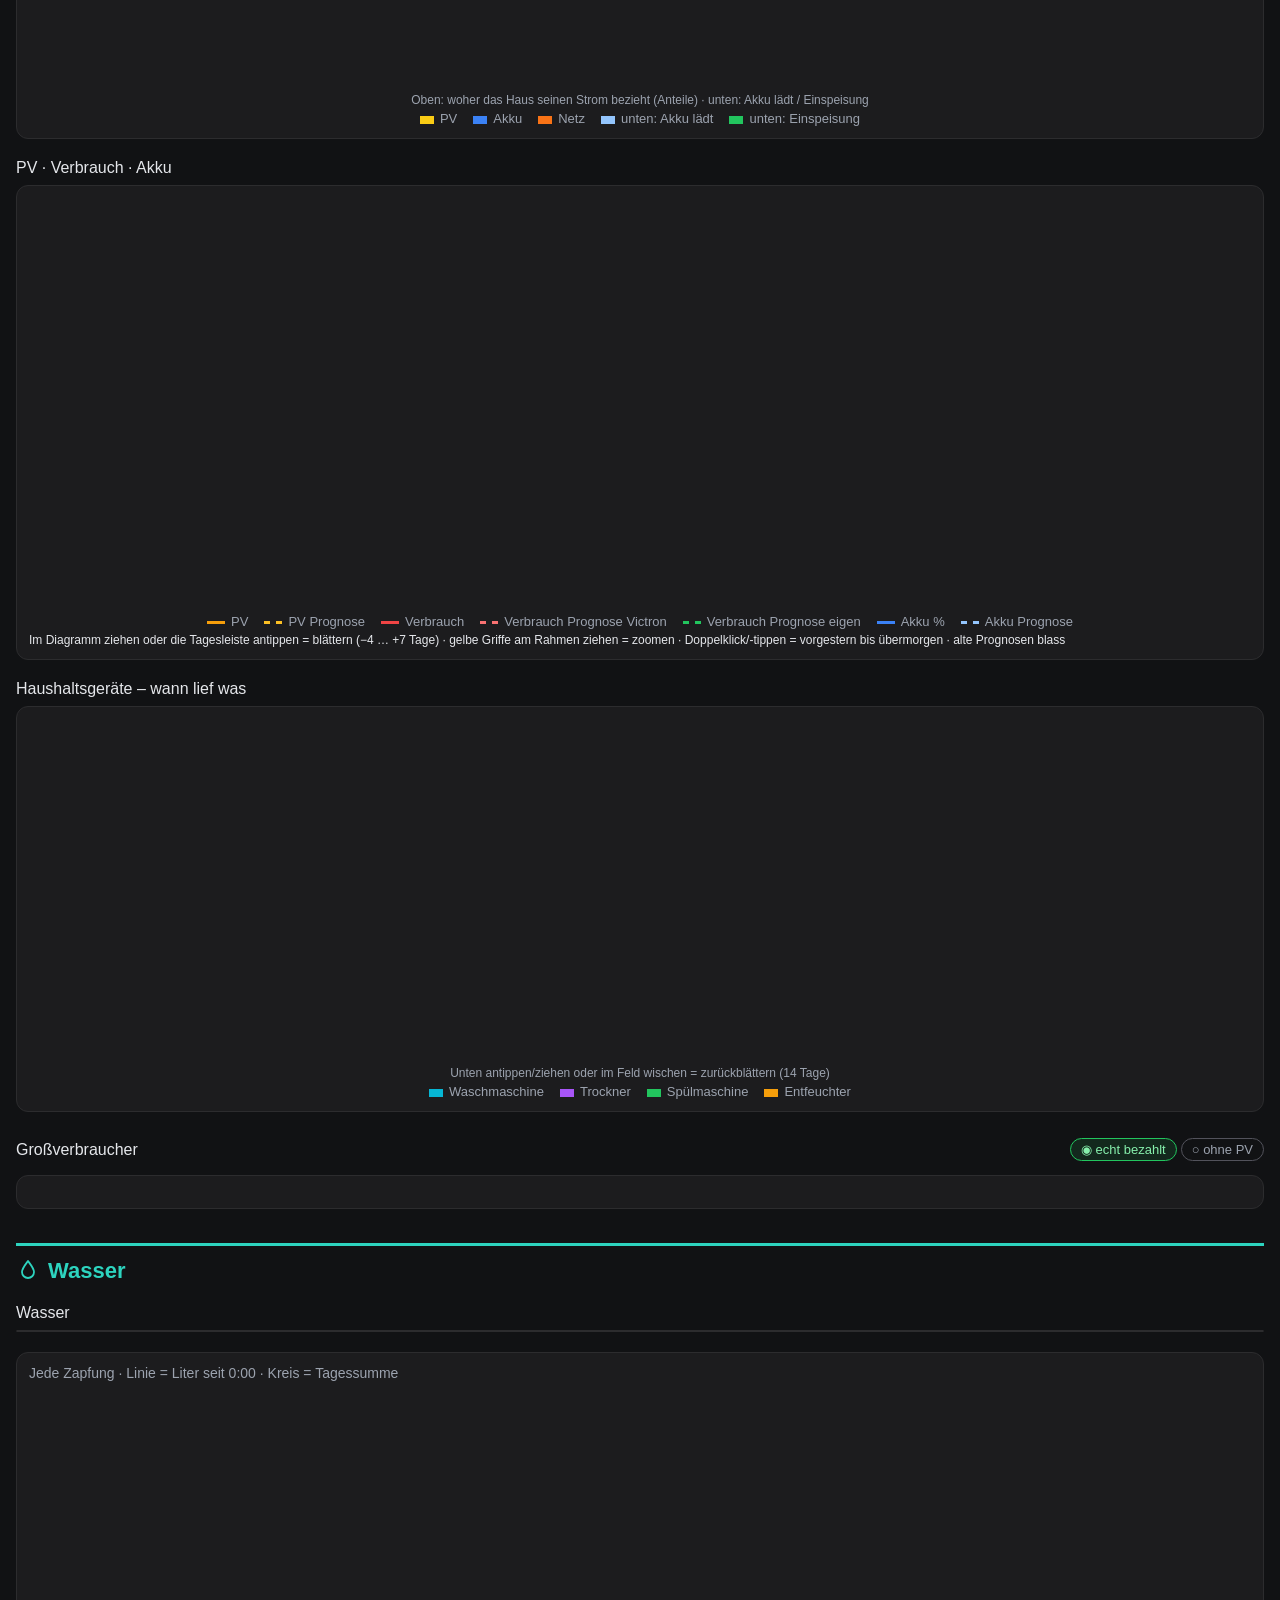
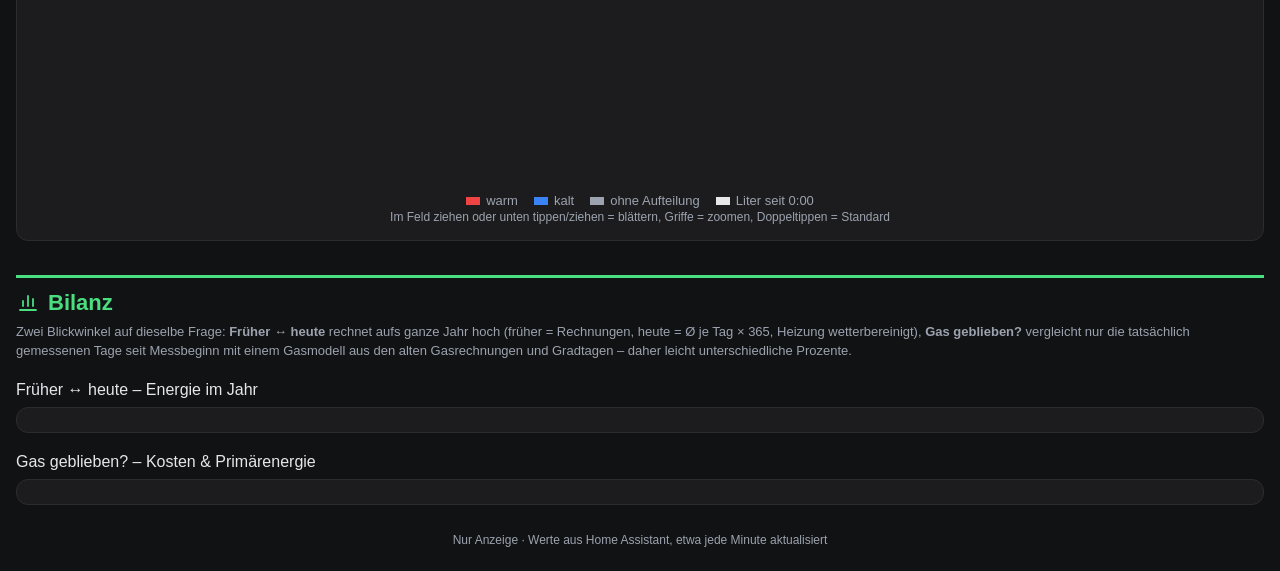
==== commit f3756692: "Anzeige: index.html" ====
--- a/index.html
+++ b/index.html
@@ -71,7 +71,7 @@
   <!-- 22.10.2026 (Nutzer): FBH-Wärmebild & Hydraulik wieder auf der Website (Daten verlauf.json fh); 14.11.2026 nach „Wärmepumpen – Strom“ verschoben -->
   <section>
     <h2>Fußbodenheizung – Wärmebild &amp; Hydraulik</h2>
-    <div class="karte" style="padding:0;overflow:hidden"><iframe src="fbh_waermebild.html?v=202611222229" title="Wärmebild Fußbodenheizung" class="fbhbild" loading="lazy"></iframe></div>
+    <div class="karte" style="padding:0;overflow:hidden"><iframe src="fbh_waermebild.html?v=202611281243" title="Wärmebild Fußbodenheizung" class="fbhbild" loading="lazy"></iframe></div>
   </section>
   <!-- 16.11.2026 (Nutzer): Heizung – Wer braucht, wer liefert? (lib/vgs_heizbedarf.js wie Dashboard, Daten heizung.json) -->
   <section>
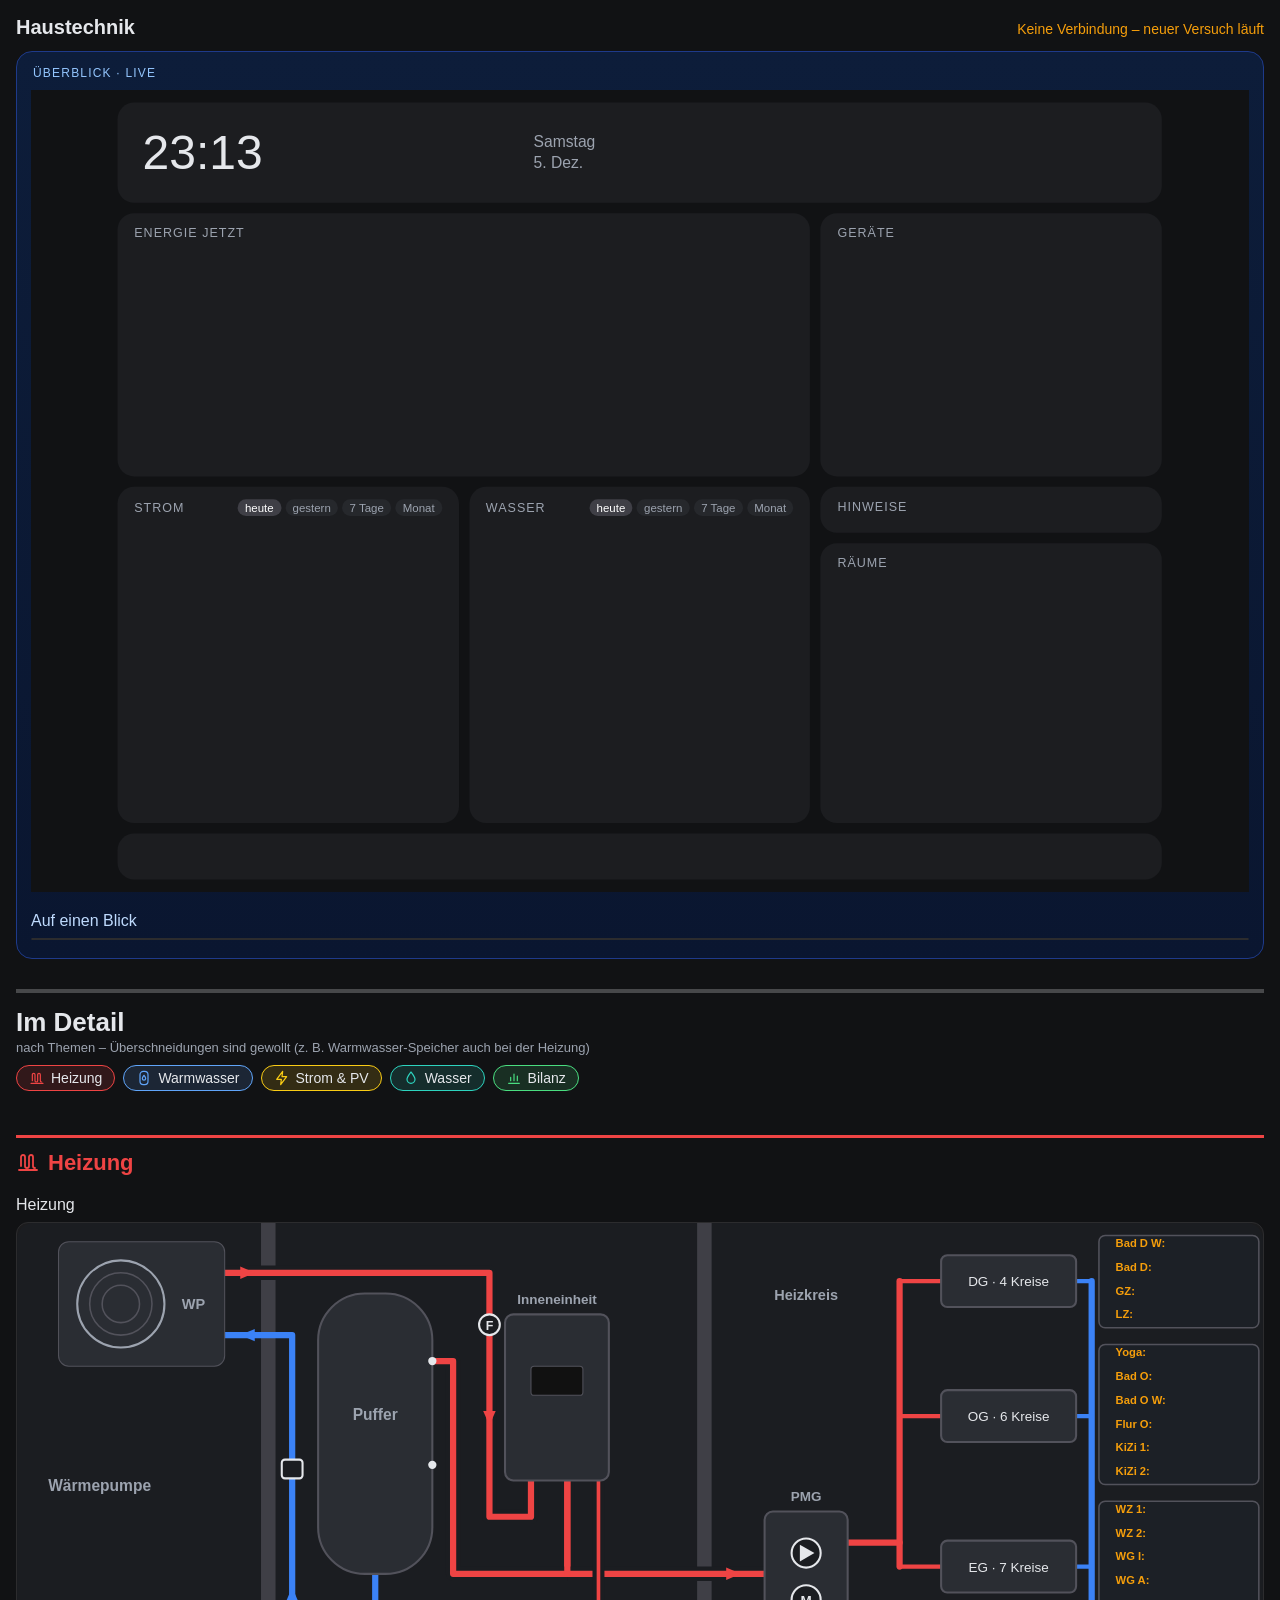
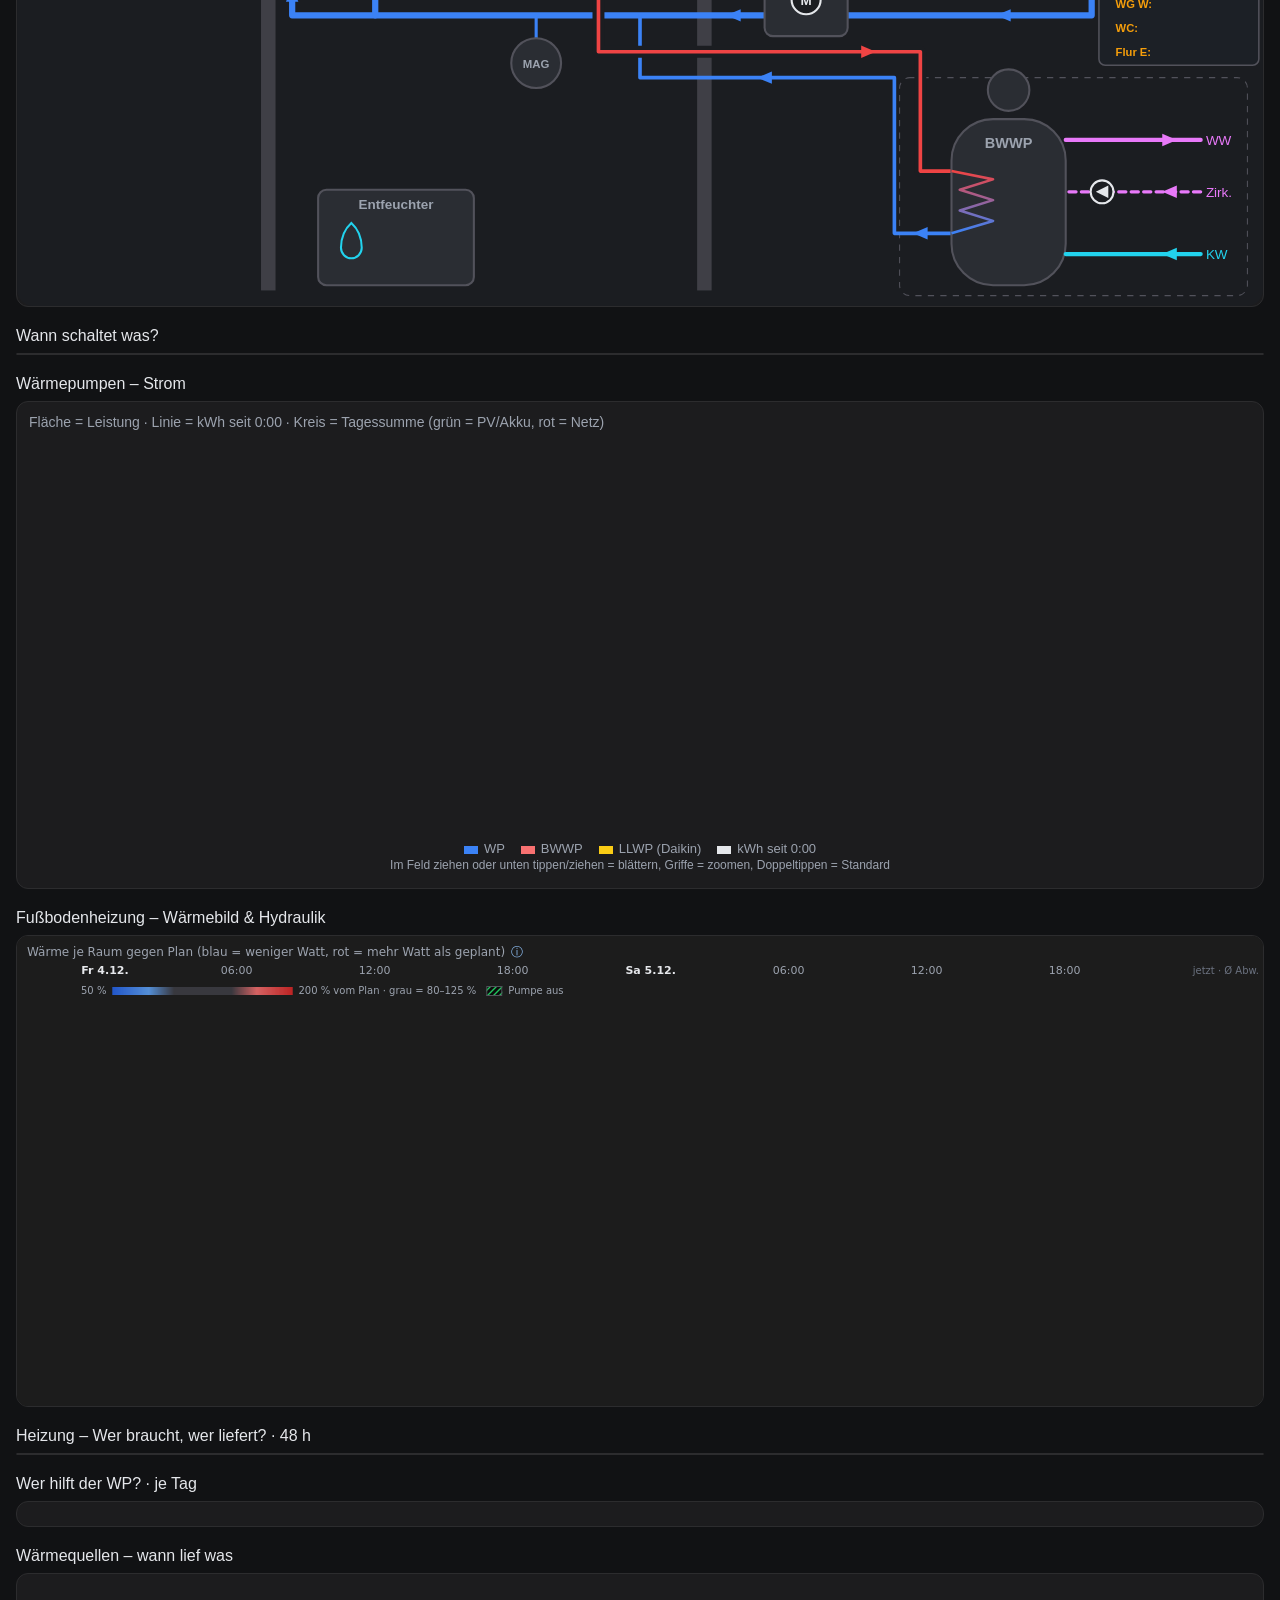
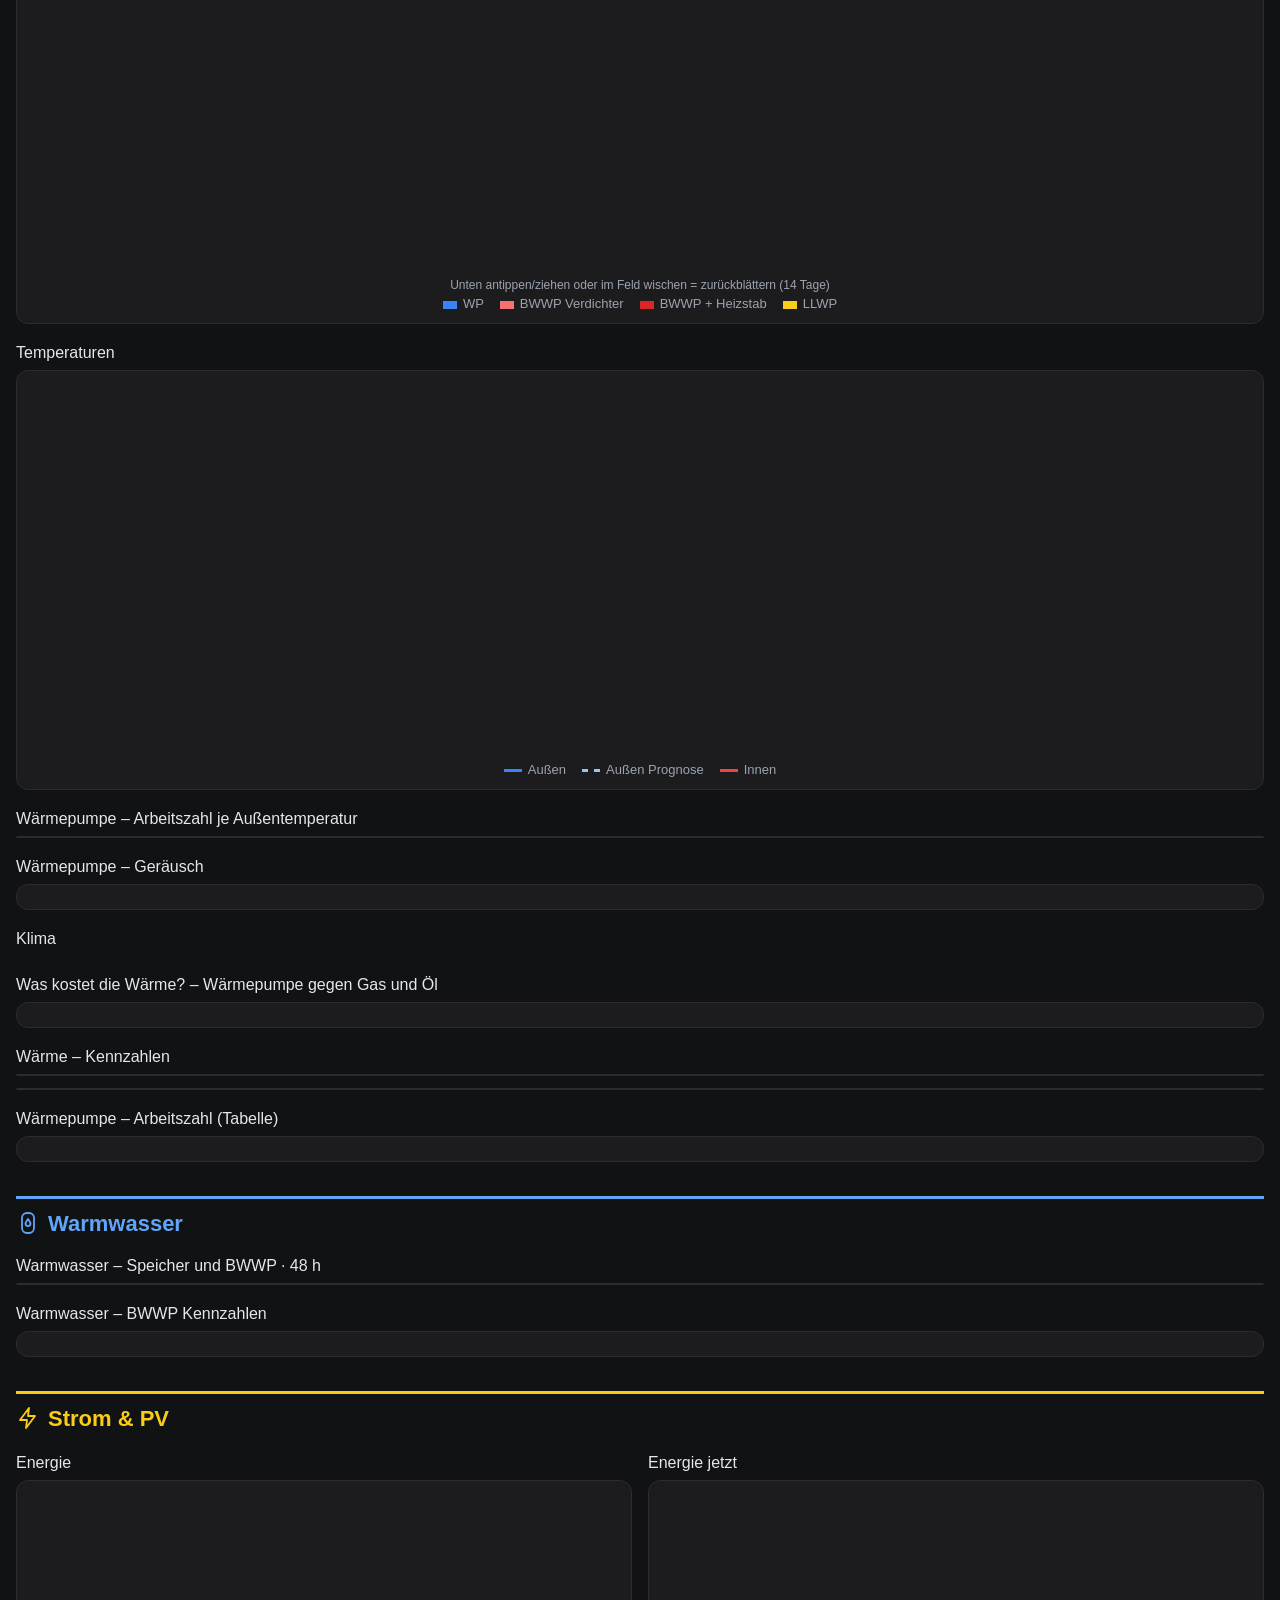
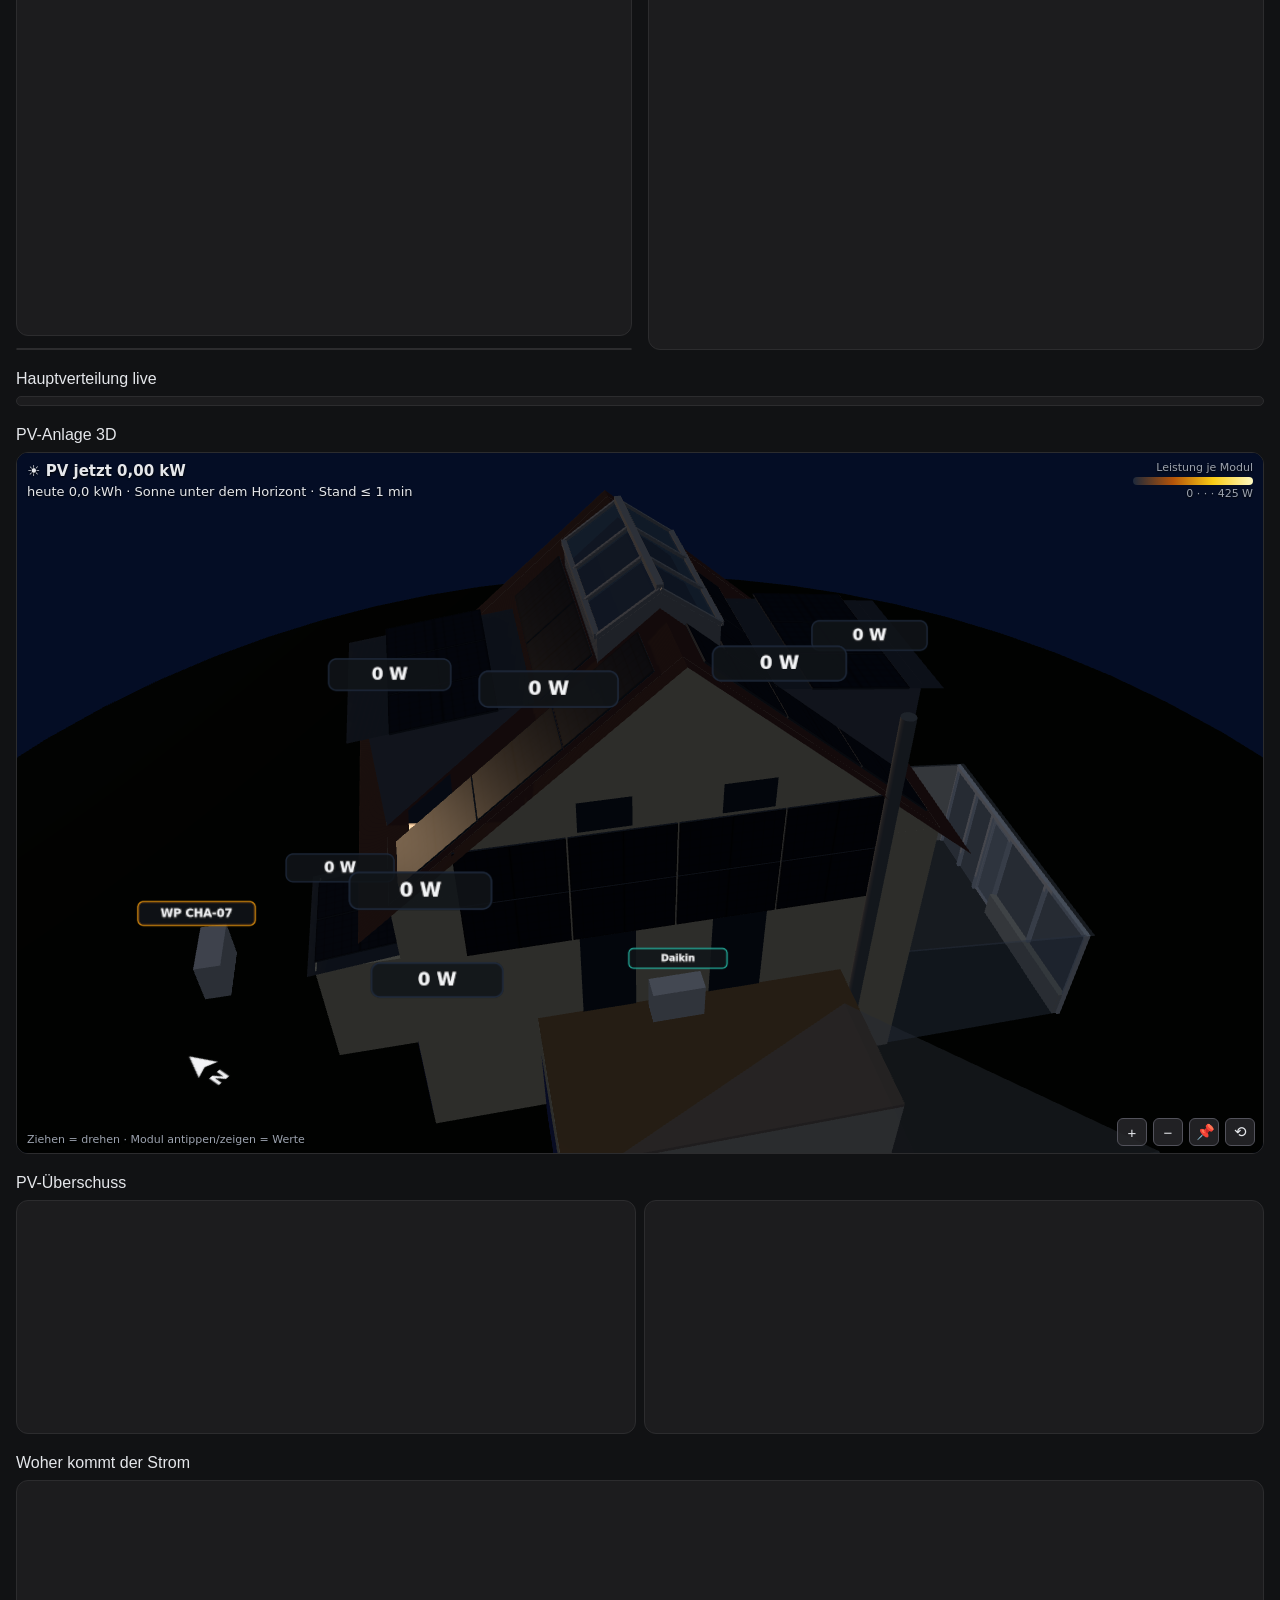
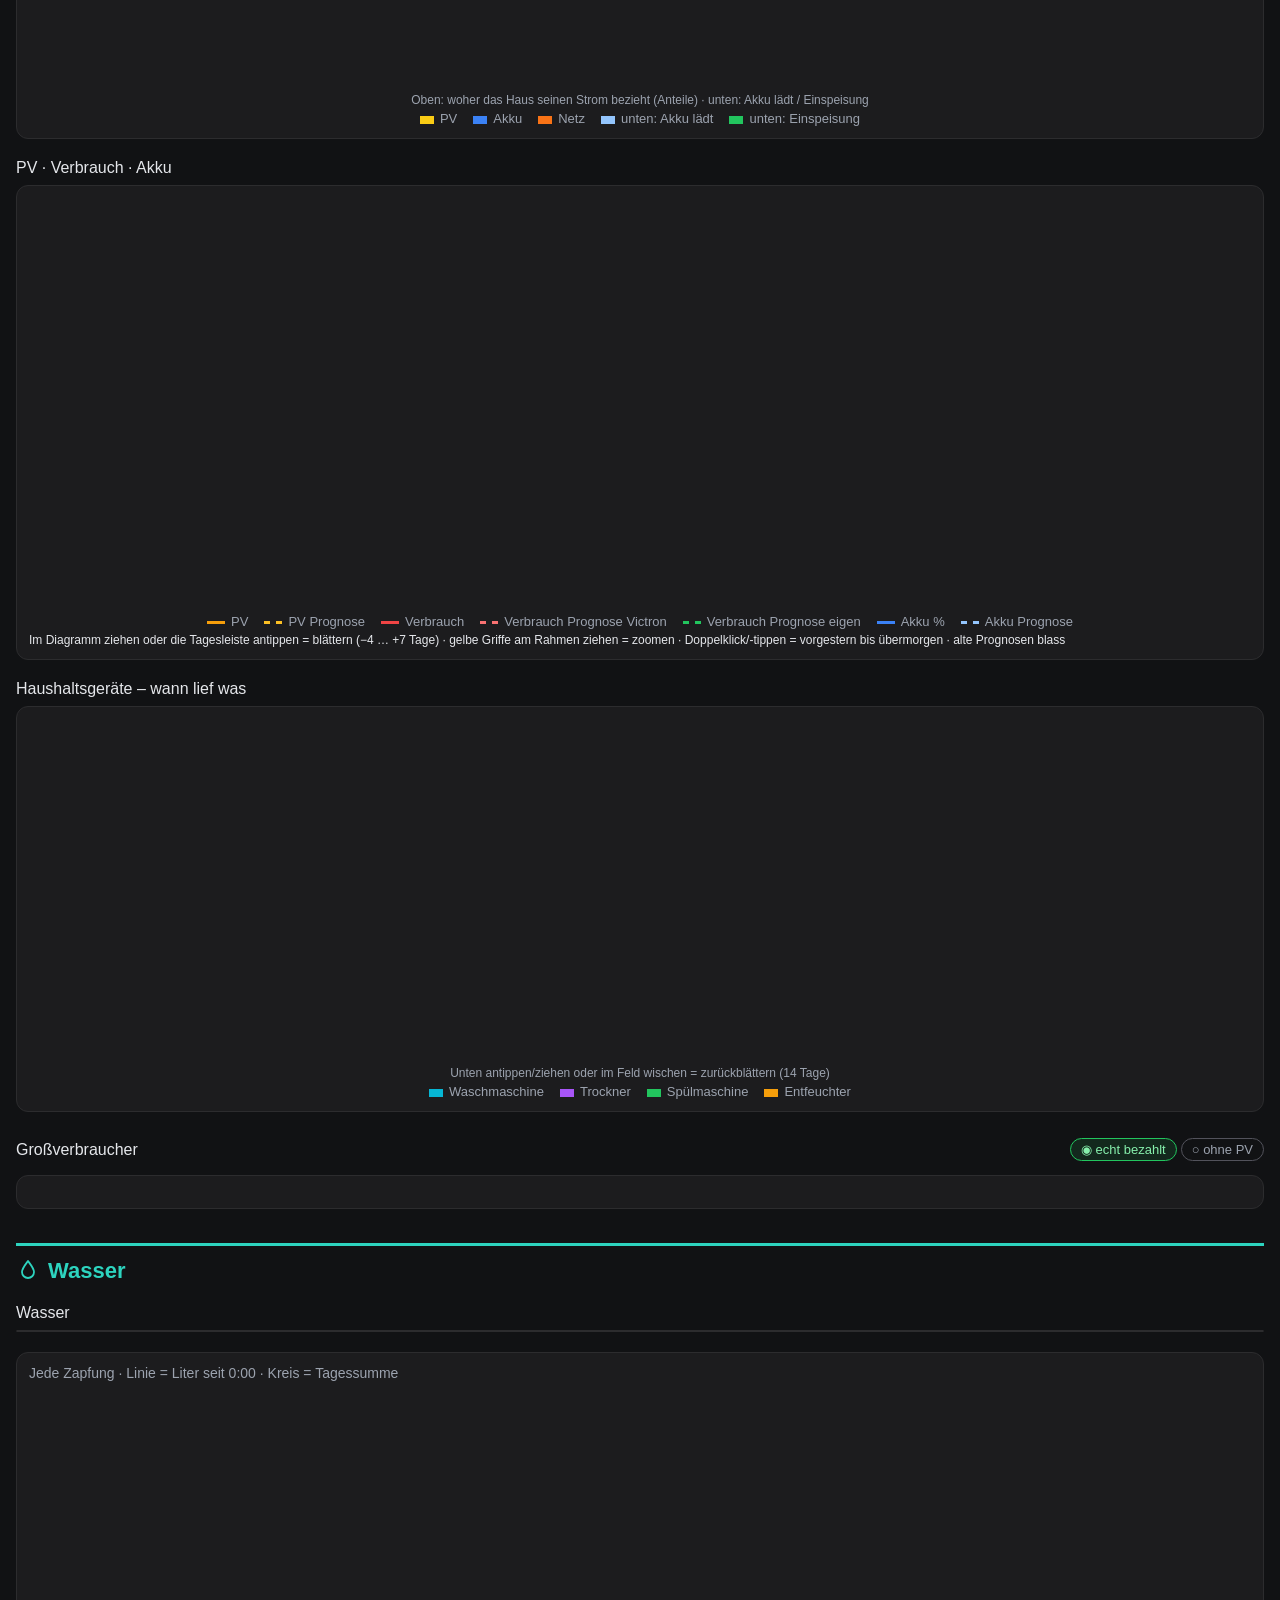
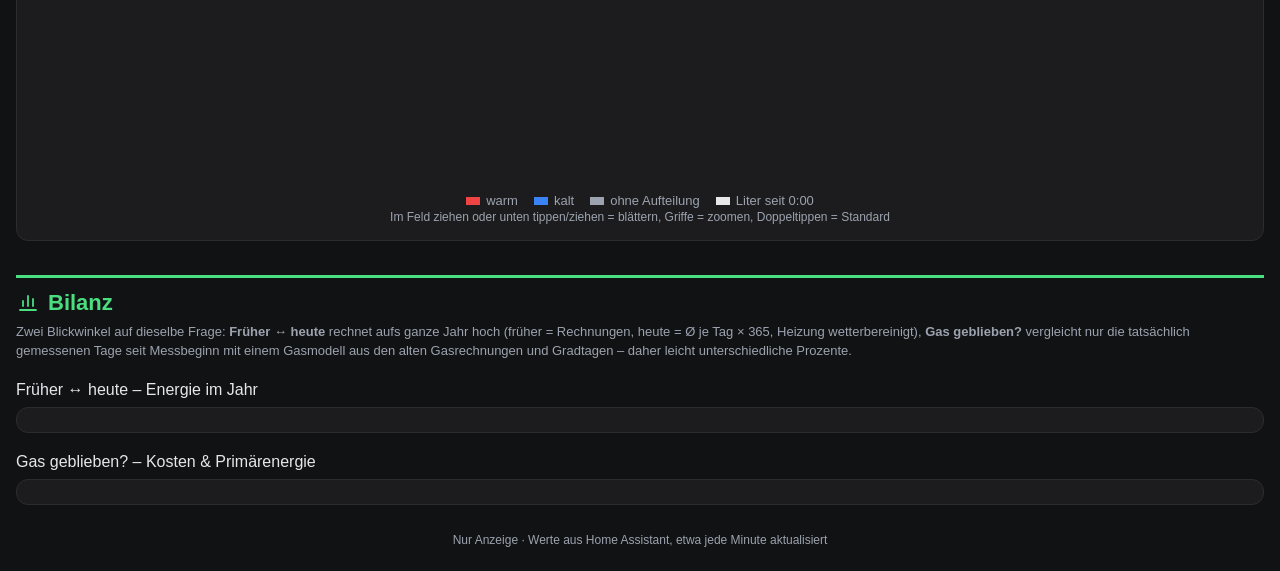
==== commit 62fd72a3: "Anzeige: index.html" ====
--- a/index.html
+++ b/index.html
@@ -274,7 +274,7 @@
 <script src="lib/vgs_bwwp_temp.js?v=202611280146"></script>
 <script src="lib/vgs_heizbedarf.js?v=202611280052"></script>
 <script src="lib/vgs_waermekosten.js?v=202611151514"></script>
-<script src="lib/vgs_schwellen.js?v=202611281239"></script>
+<script src="lib/vgs_schwellen.js?v=202611281419"></script>
 <script src="lib/vgs_wann.js?v=202611011239"></script>
 <script src="lib/vgs_zaehler.js?v=202610061700"></script>
 <script src="lib/vgs_kennzahlen.js?v=202611171542"></script>
